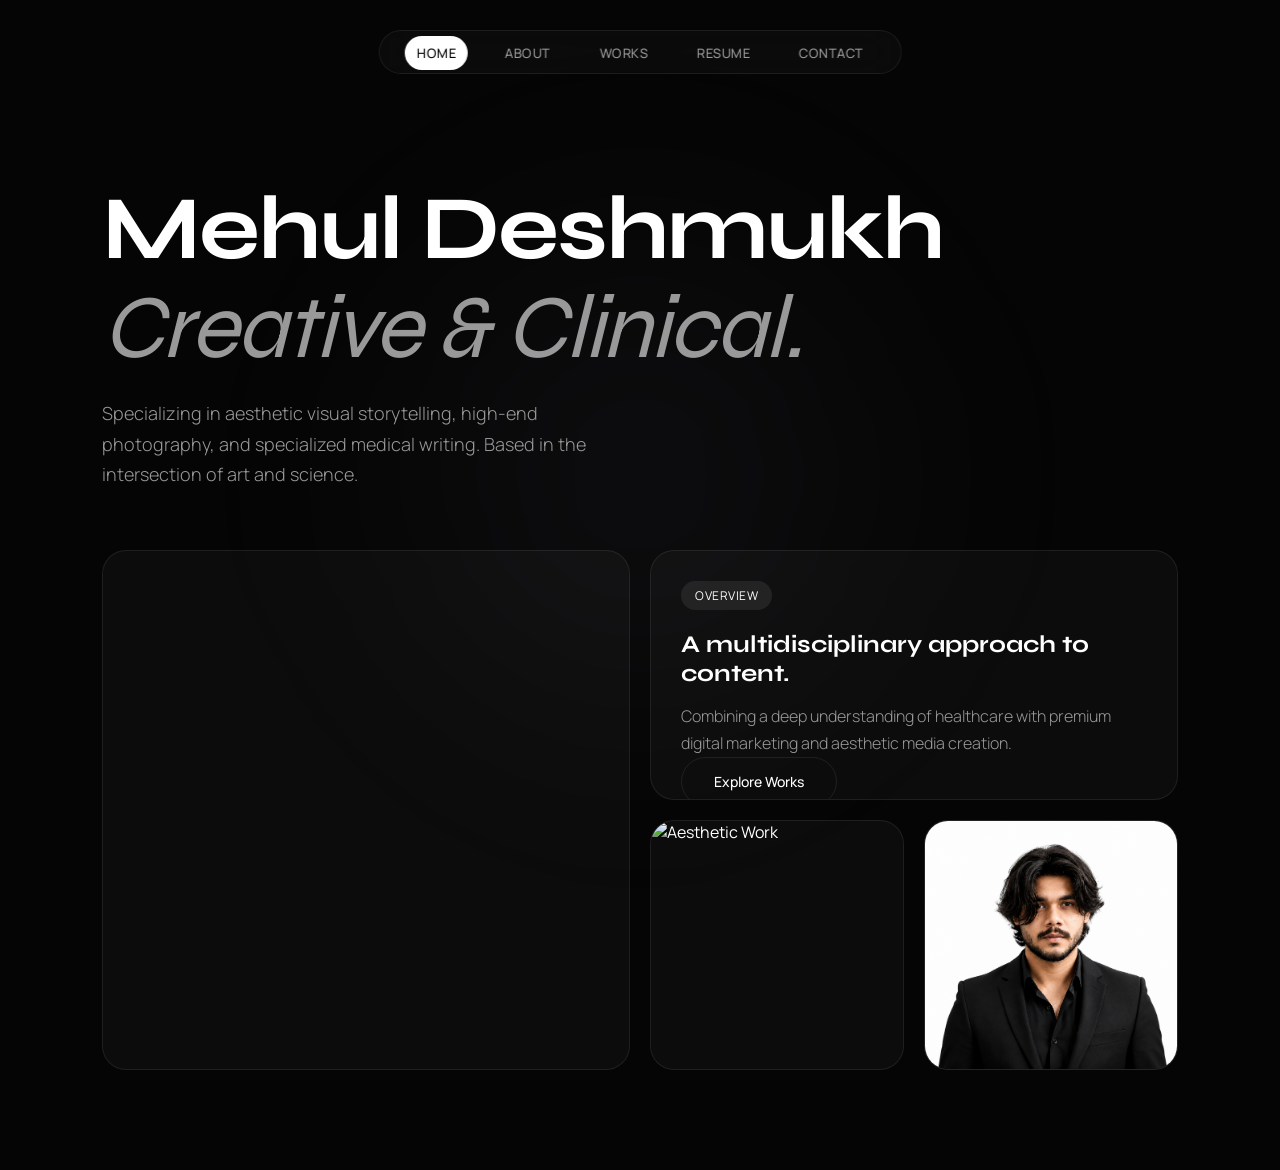
==== index.html @ 41309aa5 "Update index.html" ====
<!DOCTYPE html>
<html lang="en">
<head>
    <meta charset="UTF-8">
    <meta name="viewport" content="width=device-width, initial-scale=1.0">
    <title>Mehul Deshmukh | Aesthetic Portfolio</title>
    <!-- Premium Fonts: Syne for Display, Manrope for Body -->
    <style>
        @import url('https://fonts.googleapis.com/css2?family=Manrope:wght@300;400;500&family=Syne:wght@400;600;700;800&display=swap');

        :root {
            --bg-color: #050505;
            --surface-color: rgba(255, 255, 255, 0.03);
            --surface-border: rgba(255, 255, 255, 0.08);
            --text-primary: #ffffff;
            --text-secondary: #999999;
            --accent: #d4c4f5; /* Subtle aesthetic lavender/silver */
        }

        * {
            margin: 0;
            padding: 0;
            box-sizing: border-box;
            -webkit-font-smoothing: antialiased;
        }

        body {
            background-color: var(--bg-color);
            color: var(--text-primary);
            font-family: 'Manrope', sans-serif;
            overflow-x: hidden;
            min-height: 100vh;
        }

        /* Ambient Premium Glow Background */
        .ambient-glow {
            position: fixed;
            top: 10%;
            left: 50%;
            transform: translateX(-50%);
            width: 60vw;
            height: 60vw;
            background: radial-gradient(circle, rgba(212, 196, 245, 0.05) 0%, rgba(5, 5, 5, 0) 70%);
            filter: blur(80px);
            z-index: -1;
            animation: breathe 10s ease-in-out infinite alternate;
            pointer-events: none;
        }

        @keyframes breathe {
            0% { transform: translateX(-50%) scale(1); opacity: 0.8; }
            100% { transform: translateX(-50%) scale(1.1); opacity: 1; }
        }

        /* Floating Pill Navigation */
        header {
            position: fixed;
            top: 30px;
            left: 50%;
            transform: translateX(-50%);
            background: rgba(20, 20, 20, 0.4);
            backdrop-filter: blur(20px);
            -webkit-backdrop-filter: blur(20px);
            border: 1px solid var(--surface-border);
            border-radius: 100px;
            padding: 10px 25px;
            z-index: 1000;
            display: flex;
            align-items: center;
            justify-content: center;
        }

        nav ul {
            display: flex;
            list-style: none;
            gap: 25px;
        }

        nav ul li a {
            color: var(--text-secondary);
            text-decoration: none;
            font-size: 13px;
            font-weight: 500;
            letter-spacing: 0.5px;
            text-transform: uppercase;
            cursor: pointer;
            transition: all 0.4s ease;
            padding: 8px 12px;
            border-radius: 100px;
        }

        nav ul li a:hover, nav ul li a.active-link {
            color: var(--bg-color);
            background-color: var(--text-primary);
        }

        /* Section Layout & Animations */
        section {
            display: none;
            padding: 180px 8% 100px;
            min-height: 100vh;
            animation: fadeUp 0.8s cubic-bezier(0.16, 1, 0.3, 1) forwards;
            opacity: 0;
            transform: translateY(20px);
        }
        section.active-section {
            display: block;
        }

        @keyframes fadeUp {
            to { opacity: 1; transform: translateY(0); }
        }

        /* Typography */
        h1, h2, h3 {
            font-family: 'Syne', sans-serif;
            font-weight: 700;
        }

        .heading-huge {
            font-size: clamp(40px, 8vw, 90px);
            line-height: 1.1;
            letter-spacing: -2px;
            margin-bottom: 20px;
        }
        
        .heading-italic {
            font-style: italic;
            font-weight: 400;
            color: var(--text-secondary);
        }

        .section-title {
            font-size: clamp(30px, 5vw, 50px);
            letter-spacing: -1px;
            margin-bottom: 50px;
        }

        p {
            font-size: 16px;
            line-height: 1.7;
            color: var(--text-secondary);
            font-weight: 300;
        }

        /* Bento Box Grid (GenZ Aesthetic Layout) */
        .bento-grid {
            display: grid;
            grid-template-columns: repeat(4, 1fr);
            grid-template-rows: repeat(2, 250px);
            gap: 20px;
            margin-top: 60px;
        }

        .bento-item {
            background: var(--surface-color);
            border: 1px solid var(--surface-border);
            border-radius: 24px;
            overflow: hidden;
            position: relative;
            backdrop-filter: blur(10px);
        }

        .bento-item img, .bento-item video {
            width: 100%;
            height: 100%;
            object-fit: cover;
            transition: transform 0.6s cubic-bezier(0.16, 1, 0.3, 1);
        }

        .bento-item:hover img, .bento-item:hover video {
            transform: scale(1.05);
        }

        .bento-text {
            padding: 30px;
            display: flex;
            flex-direction: column;
            justify-content: space-between;
            height: 100%;
        }

        /* Specific Bento Placements */
        .item-video { grid-column: span 2; grid-row: span 2; }
        .item-text { grid-column: span 2; }
        .item-photo1 { grid-column: span 1; }
        .item-profile { grid-column: span 1; background: #111; }

        /* Premium Buttons */
        .btn-pill {
            display: inline-flex;
            align-items: center;
            justify-content: center;
            padding: 14px 32px;
            background-color: var(--text-primary);
            color: var(--bg-color);
            font-family: 'Manrope', sans-serif;
            font-weight: 500;
            font-size: 14px;
            text-decoration: none;
            border-radius: 100px;
            transition: transform 0.3s ease, opacity 0.3s ease;
            cursor: pointer;
            margin-top: 20px;
        }

        .btn-pill:hover {
            transform: scale(0.97);
            opacity: 0.9;
        }

        .btn-outline {
            background-color: transparent;
            color: var(--text-primary);
            border: 1px solid var(--surface-border);
        }

        .btn-outline:hover {
            background-color: var(--surface-color);
        }

        /* Cards for About & Works */
        .aesthetic-card {
            background: var(--surface-color);
            border: 1px solid var(--surface-border);
            border-radius: 24px;
            padding: 40px;
            transition: background 0.4s ease;
            display: flex;
            flex-direction: column;
            justify-content: space-between;
        }

        .aesthetic-card:hover {
            background: rgba(255, 255, 255, 0.05);
        }

        .works-grid {
            display: grid;
            grid-template-columns: repeat(auto-fit, minmax(320px, 1fr));
            gap: 24px;
        }

        .tag {
            display: inline-block;
            padding: 6px 14px;
            background: var(--surface-border);
            border-radius: 100px;
            font-size: 12px;
            color: var(--text-primary);
            margin-bottom: 20px;
            text-transform: uppercase;
            letter-spacing: 0.5px;
            width: fit-content;
        }

        /* Attractive Contact Grid */
        .contact-grid {
            display: grid;
            grid-template-columns: repeat(auto-fit, minmax(300px, 1fr));
            gap: 20px;
        }
        
        .contact-block {
            background: var(--surface-color);
            border: 1px solid var(--surface-border);
            border-radius: 24px;
            padding: 50px 40px;
            text-decoration: none;
            transition: all 0.4s ease;
            display: flex;
            flex-direction: column;
            justify-content: center;
        }

        .contact-block:hover {
            background: var(--text-primary);
            transform: translateY(-5px);
        }

        .contact-block:hover .contact-huge, .contact-block:hover .contact-sub {
            color: var(--bg-color);
        }
        
        .contact-block:hover .tag {
            background: var(--bg-color);
            color: var(--text-primary);
            border: none;
        }

        .contact-huge {
            font-size: clamp(30px, 4vw, 45px);
            color: var(--text-primary);
            line-height: 1.2;
            transition: color 0.4s ease;
        }

        .contact-sub {
            font-size: 16px;
            color: var(--text-secondary);
            margin-top: 15px;
            font-family: 'Manrope', sans-serif;
            font-weight: 400;
            transition: color 0.4s ease;
        }

        /* Responsive Design */
        @media (max-width: 900px) {
            header { width: 90%; padding: 15px; border-radius: 20px; }
            nav ul { gap: 15px; flex-wrap: wrap; justify-content: center; }
            .bento-grid { display: flex; flex-direction: column; }
            .item-video, .item-text, .item-photo1, .item-profile { height: 300px; }
            .item-text { height: auto; }
        }
    </style>
</head>
<body>

    <div class="ambient-glow"></div>

    <header>
        <nav>
            <ul>
                <li><a onclick="navigates('home')" class="nav-btn active-link">Home</a></li>
                <li><a onclick="navigates('about')" class="nav-btn">About</a></li>
                <li><a onclick="navigates('works')" class="nav-btn">Works</a></li>
                <li><a onclick="navigates('resume')" class="nav-btn">Resume</a></li>
                <li><a onclick="navigates('contact')" class="nav-btn">Contact</a></li>
            </ul>
        </nav>
    </header>

    <main>
        <!-- HOME SECTION -->
        <section id="home" class="active-section">
            <h1 class="heading-huge">Mehul Deshmukh<br><span class="heading-italic">Creative & Clinical.</span></h1>
            <p style="max-width: 500px; font-size: 18px;">Specializing in aesthetic visual storytelling, high-end photography, and specialized medical writing. Based in the intersection of art and science.</p>
            
            <div class="bento-grid">
                <!-- Large Video Bento Box -->
                <div class="bento-item item-video">
                    <video src="reel.mp4" autoplay loop muted playsinline></video>
                </div>
                
                <!-- Text Bento Box -->
                <div class="bento-item item-text bento-text">
                    <div>
                        <div class="tag">Overview</div>
                        <h3 style="font-size: 24px; margin-bottom: 15px; color: var(--text-primary);">A multidisciplinary approach to content.</h3>
                        <p>Combining a deep understanding of healthcare with premium digital marketing and aesthetic media creation.</p>
                    </div>
                    <a onclick="navigates('works')" class="btn-pill btn-outline" style="width: fit-content; margin-top: 0;">Explore Works</a>
                </div>

                <!-- Photo 1 Bento Box (Cinematic Shot) -->
                <div class="bento-item item-photo1">
                    <img src="photo1.jpg" alt="Aesthetic Work">
                </div>

                <!-- Profile Picture Bento Box (Your Headshot) -->
                <div class="bento-item item-profile">
                    <!-- Loading profile.png.PNG directly from your GitHub -->
                    <img src="profile.png.PNG" alt="Mehul Deshmukh" style="object-position: center top;">
                </div>
            </div>
        </section>

        <!-- ABOUT SECTION -->
        <section id="about">
            <h2 class="section-title">Who I Am.</h2>
            <div class="aesthetic-card" style="max-width: 800px; padding: 60px;">
                <div class="tag">Brief Bio</div>
                <h3 style="font-size: 32px; margin-bottom: 25px; line-height: 1.3;">I am a versatile creator bridging the gap between clinical science and visual aesthetics.</h3>
                <p style="font-size: 18px; margin-bottom: 20px;">Currently pursuing my Bachelor of Physiotherapy (BPT) at Jain University, I leverage my strong healthcare foundation to write authoritative, specialized medical content that resonates with modern audiences.</p>
                <p style="font-size: 18px;">Beyond the clinic, I am a passionate cinematic photographer and digital marketer. From high-energy event coverage to AI-assisted brand aesthetics, I engineer media that commands attention and connects with online communities.</p>
            </div>
        </section>

        <!-- WORKS SECTION -->
        <section id="works">
            <h2 class="section-title">Selected Works.</h2>
            <div class="works-grid">
                
                <!-- Medical Article -->
                <div class="aesthetic-card">
                    <div>
                        <div class="tag">Medical Writing</div>
                        <h3 style="font-size: 24px; margin-bottom: 15px;">Healthcare Comm.</h3>
                        <p>Insights exploring the intersection of modern healthcare knowledge and digital strategy.</p>
                    </div>
                    <a href="Healthcare_Article.pdf" target="_blank" class="btn-pill btn-outline">Read Article</a>
                </div>

                <!-- Plastics Part 1 -->
                <div class="aesthetic-card">
                    <div>
                        <div class="tag">Sustainability / 01</div>
                        <h3 style="font-size: 24px; margin-bottom: 15px;">Plastics For Change</h3>
                        <p>Part one: Analyzing environmental impact and sustainability content matrices.</p>
                    </div>
                    <a href="Plastics_Article_1.pdf" target="_blank" class="btn-pill btn-outline">Read Part 1</a>
                </div>

                <!-- Plastics Part 2 -->
                <div class="aesthetic-card">
                    <div>
                        <div class="tag">Sustainability / 02</div>
                        <h3 style="font-size: 24px; margin-bottom: 15px;">Plastics For Change</h3>
                        <p>Part two: Further exploration into sustainable practices and brand aesthetics.</p>
                    </div>
                    <a href="Plastics_Article_2.pdf" target="_blank" class="btn-pill btn-outline">Read Part 2</a>
                </div>

                <!-- Visual Media Drive (Future-Proofed) -->
                <div class="aesthetic-card">
                    <div>
                        <div class="tag">Visual Portfolio</div>
                        <h3 style="font-size: 24px; margin-bottom: 15px;">Cinematic Archive</h3>
                        <p>An ever-growing Google Drive portfolio featuring event photography, video edits, and my latest sample works.</p>
                    </div>
                    <a href="https://drive.google.com/drive/folders/13ro8TUWFXnzUNNAsq1b7PyzdWH94VuHg" target="_blank" class="btn-pill btn-outline">Open Drive</a>
                </div>

            </div>
        </section>

        <!-- RESUME SECTION -->
        <section id="resume">
            <div class="aesthetic-card" style="text-align: center; max-width: 800px; margin: 0 auto; padding: 80px 40px;">
                <h2 class="section-title" style="margin-bottom: 20px;">Professional Profile.</h2>
                <p style="margin-bottom: 40px; font-size: 18px; max-width: 500px; margin-left: auto; margin-right: auto;">Access my complete academic background, technical proficiencies, and creative experience.</p>
                <a href="Mehul_Deshmukh_Resume.docx" download class="btn-pill">Download Curriculum Vitae</a>
            </div>
        </section>

        <!-- CONTACT SECTION (UPGRADED) -->
        <section id="contact">
            <h2 class="section-title">Let's Connect.</h2>
            <div class="contact-grid">
                
                <!-- Email Block -->
                <a href="mailto:mehuldeshmukh106@gmail.com" class="contact-block">
                    <div class="tag">Start a Project</div>
                    <h3 class="contact-huge">Email<br>Mehul</h3>
                    <p class="contact-sub">mehuldeshmukh106@gmail.com</p>
                </a>

                <!-- Phone Block -->
                <a href="tel:+918109007299" class="contact-block">
                    <div class="tag">Direct Line</div>
                    <h3 class="contact-huge">Call<br>Mehul</h3>
                    <p class="contact-sub">+91 8109007299</p>
                </a>

                <!-- LinkedIn Block -->
                <a href="https://www.linkedin.com/in/mehul-deshmukh-663390201" target="_blank" class="contact-block" style="grid-column: 1 / -1; align-items: center; text-align: center;">
                    <div class="tag">Professional Network</div>
                    <h3 class="contact-huge" style="margin-bottom: 10px;">Connect on<br>LinkedIn</h3>
                    <p class="contact-sub">View my professional history and endorsements.</p>
                </a>

            </div>
        </section>
    </main>

    <script>
        function navigates(sectionId) {
            // Hide all sections, remove animations
            const sections = document.querySelectorAll('section');
            sections.forEach(sec => {
                sec.classList.remove('active-section');
                sec.style.animation = 'none'; // reset animation
            });
            
            // Force reflow to restart animation
            void document.body.offsetWidth;
            
            // Show target section and apply fade-up
            const target = document.getElementById(sectionId);
            target.classList.add('active-section');
            target.style.animation = 'fadeUp 0.8s cubic-bezier(0.16, 1, 0.3, 1) forwards';
            
            // Update Navigation Pill
            const navLinks = document.querySelectorAll('.nav-btn');
            navLinks.forEach(link => link.classList.remove('active-link'));
            event.target.classList.add('active-link');
            
            // Scroll to top
            window.scrollTo({ top: 0, behavior: 'smooth' });
        }
    </script>
</body>
</html>
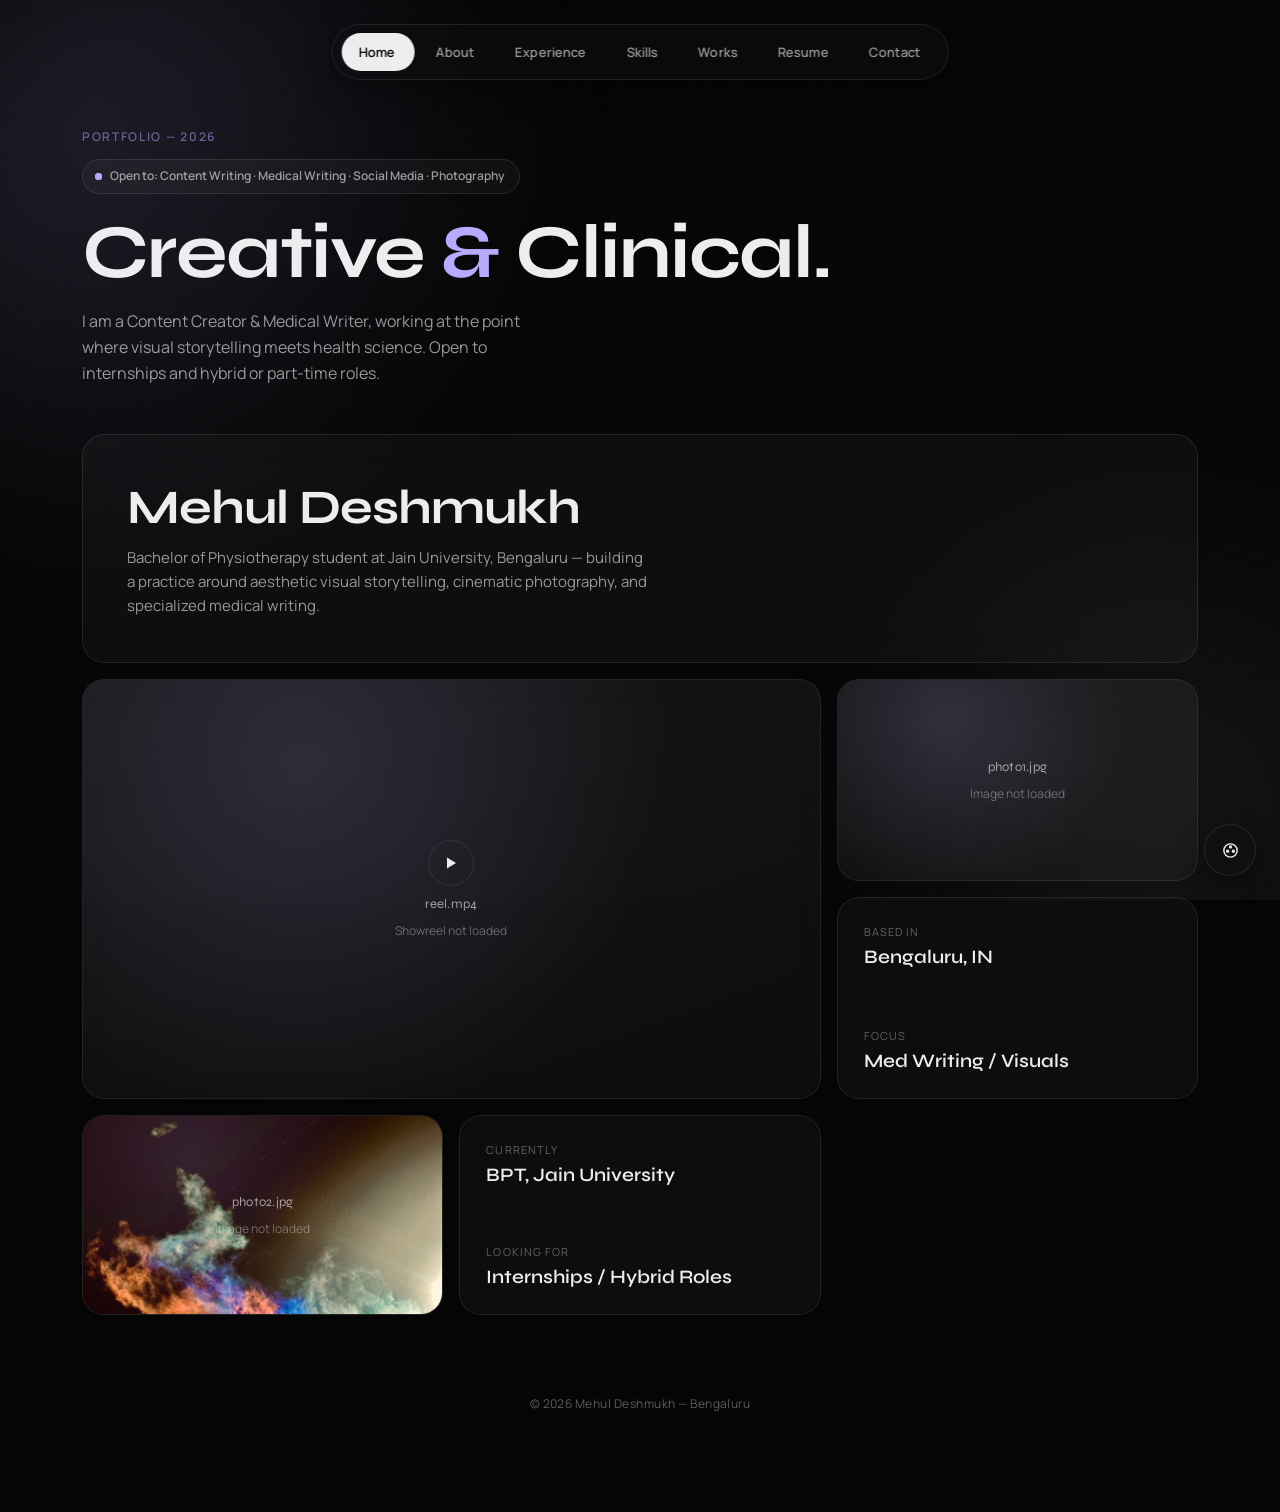
==== commit 1f69781d: "Update index.html" ====
--- a/index.html
+++ b/index.html
@@ -1,493 +1,1010 @@
 <!DOCTYPE html>
 <html lang="en">
 <head>
-    <meta charset="UTF-8">
-    <meta name="viewport" content="width=device-width, initial-scale=1.0">
-    <title>Mehul Deshmukh | Aesthetic Portfolio</title>
-    <!-- Premium Fonts: Syne for Display, Manrope for Body -->
-    <style>
-        @import url('https://fonts.googleapis.com/css2?family=Manrope:wght@300;400;500&family=Syne:wght@400;600;700;800&display=swap');
-
-        :root {
-            --bg-color: #050505;
-            --surface-color: rgba(255, 255, 255, 0.03);
-            --surface-border: rgba(255, 255, 255, 0.08);
-            --text-primary: #ffffff;
-            --text-secondary: #999999;
-            --accent: #d4c4f5; /* Subtle aesthetic lavender/silver */
-        }
-
-        * {
-            margin: 0;
-            padding: 0;
-            box-sizing: border-box;
-            -webkit-font-smoothing: antialiased;
-        }
-
-        body {
-            background-color: var(--bg-color);
-            color: var(--text-primary);
-            font-family: 'Manrope', sans-serif;
-            overflow-x: hidden;
-            min-height: 100vh;
-        }
-
-        /* Ambient Premium Glow Background */
-        .ambient-glow {
-            position: fixed;
-            top: 10%;
-            left: 50%;
-            transform: translateX(-50%);
-            width: 60vw;
-            height: 60vw;
-            background: radial-gradient(circle, rgba(212, 196, 245, 0.05) 0%, rgba(5, 5, 5, 0) 70%);
-            filter: blur(80px);
-            z-index: -1;
-            animation: breathe 10s ease-in-out infinite alternate;
-            pointer-events: none;
-        }
-
-        @keyframes breathe {
-            0% { transform: translateX(-50%) scale(1); opacity: 0.8; }
-            100% { transform: translateX(-50%) scale(1.1); opacity: 1; }
-        }
-
-        /* Floating Pill Navigation */
-        header {
-            position: fixed;
-            top: 30px;
-            left: 50%;
-            transform: translateX(-50%);
-            background: rgba(20, 20, 20, 0.4);
-            backdrop-filter: blur(20px);
-            -webkit-backdrop-filter: blur(20px);
-            border: 1px solid var(--surface-border);
-            border-radius: 100px;
-            padding: 10px 25px;
-            z-index: 1000;
-            display: flex;
-            align-items: center;
-            justify-content: center;
-        }
-
-        nav ul {
-            display: flex;
-            list-style: none;
-            gap: 25px;
-        }
-
-        nav ul li a {
-            color: var(--text-secondary);
-            text-decoration: none;
-            font-size: 13px;
-            font-weight: 500;
-            letter-spacing: 0.5px;
-            text-transform: uppercase;
-            cursor: pointer;
-            transition: all 0.4s ease;
-            padding: 8px 12px;
-            border-radius: 100px;
-        }
-
-        nav ul li a:hover, nav ul li a.active-link {
-            color: var(--bg-color);
-            background-color: var(--text-primary);
-        }
-
-        /* Section Layout & Animations */
-        section {
-            display: none;
-            padding: 180px 8% 100px;
-            min-height: 100vh;
-            animation: fadeUp 0.8s cubic-bezier(0.16, 1, 0.3, 1) forwards;
-            opacity: 0;
-            transform: translateY(20px);
-        }
-        section.active-section {
-            display: block;
-        }
-
-        @keyframes fadeUp {
-            to { opacity: 1; transform: translateY(0); }
-        }
-
-        /* Typography */
-        h1, h2, h3 {
-            font-family: 'Syne', sans-serif;
-            font-weight: 700;
-        }
-
-        .heading-huge {
-            font-size: clamp(40px, 8vw, 90px);
-            line-height: 1.1;
-            letter-spacing: -2px;
-            margin-bottom: 20px;
-        }
-        
-        .heading-italic {
-            font-style: italic;
-            font-weight: 400;
-            color: var(--text-secondary);
-        }
-
-        .section-title {
-            font-size: clamp(30px, 5vw, 50px);
-            letter-spacing: -1px;
-            margin-bottom: 50px;
-        }
-
-        p {
-            font-size: 16px;
-            line-height: 1.7;
-            color: var(--text-secondary);
-            font-weight: 300;
-        }
-
-        /* Bento Box Grid (GenZ Aesthetic Layout) */
-        .bento-grid {
-            display: grid;
-            grid-template-columns: repeat(4, 1fr);
-            grid-template-rows: repeat(2, 250px);
-            gap: 20px;
-            margin-top: 60px;
-        }
-
-        .bento-item {
-            background: var(--surface-color);
-            border: 1px solid var(--surface-border);
-            border-radius: 24px;
-            overflow: hidden;
-            position: relative;
-            backdrop-filter: blur(10px);
-        }
-
-        .bento-item img, .bento-item video {
-            width: 100%;
-            height: 100%;
-            object-fit: cover;
-            transition: transform 0.6s cubic-bezier(0.16, 1, 0.3, 1);
-        }
-
-        .bento-item:hover img, .bento-item:hover video {
-            transform: scale(1.05);
-        }
-
-        .bento-text {
-            padding: 30px;
-            display: flex;
-            flex-direction: column;
-            justify-content: space-between;
-            height: 100%;
-        }
-
-        /* Specific Bento Placements */
-        .item-video { grid-column: span 2; grid-row: span 2; }
-        .item-text { grid-column: span 2; }
-        .item-photo1 { grid-column: span 1; }
-        .item-profile { grid-column: span 1; background: #111; }
-
-        /* Premium Buttons */
-        .btn-pill {
-            display: inline-flex;
-            align-items: center;
-            justify-content: center;
-            padding: 14px 32px;
-            background-color: var(--text-primary);
-            color: var(--bg-color);
-            font-family: 'Manrope', sans-serif;
-            font-weight: 500;
-            font-size: 14px;
-            text-decoration: none;
-            border-radius: 100px;
-            transition: transform 0.3s ease, opacity 0.3s ease;
-            cursor: pointer;
-            margin-top: 20px;
-        }
-
-        .btn-pill:hover {
-            transform: scale(0.97);
-            opacity: 0.9;
-        }
-
-        .btn-outline {
-            background-color: transparent;
-            color: var(--text-primary);
-            border: 1px solid var(--surface-border);
-        }
-
-        .btn-outline:hover {
-            background-color: var(--surface-color);
-        }
-
-        /* Cards for About & Works */
-        .aesthetic-card {
-            background: var(--surface-color);
-            border: 1px solid var(--surface-border);
-            border-radius: 24px;
-            padding: 40px;
-            transition: background 0.4s ease;
-            display: flex;
-            flex-direction: column;
-            justify-content: space-between;
-        }
-
-        .aesthetic-card:hover {
-            background: rgba(255, 255, 255, 0.05);
-        }
-
-        .works-grid {
-            display: grid;
-            grid-template-columns: repeat(auto-fit, minmax(320px, 1fr));
-            gap: 24px;
-        }
-
-        .tag {
-            display: inline-block;
-            padding: 6px 14px;
-            background: var(--surface-border);
-            border-radius: 100px;
-            font-size: 12px;
-            color: var(--text-primary);
-            margin-bottom: 20px;
-            text-transform: uppercase;
-            letter-spacing: 0.5px;
-            width: fit-content;
-        }
-
-        /* Attractive Contact Grid */
-        .contact-grid {
-            display: grid;
-            grid-template-columns: repeat(auto-fit, minmax(300px, 1fr));
-            gap: 20px;
-        }
-        
-        .contact-block {
-            background: var(--surface-color);
-            border: 1px solid var(--surface-border);
-            border-radius: 24px;
-            padding: 50px 40px;
-            text-decoration: none;
-            transition: all 0.4s ease;
-            display: flex;
-            flex-direction: column;
-            justify-content: center;
-        }
-
-        .contact-block:hover {
-            background: var(--text-primary);
-            transform: translateY(-5px);
-        }
-
-        .contact-block:hover .contact-huge, .contact-block:hover .contact-sub {
-            color: var(--bg-color);
-        }
-        
-        .contact-block:hover .tag {
-            background: var(--bg-color);
-            color: var(--text-primary);
-            border: none;
-        }
-
-        .contact-huge {
-            font-size: clamp(30px, 4vw, 45px);
-            color: var(--text-primary);
-            line-height: 1.2;
-            transition: color 0.4s ease;
-        }
-
-        .contact-sub {
-            font-size: 16px;
-            color: var(--text-secondary);
-            margin-top: 15px;
-            font-family: 'Manrope', sans-serif;
-            font-weight: 400;
-            transition: color 0.4s ease;
-        }
-
-        /* Responsive Design */
-        @media (max-width: 900px) {
-            header { width: 90%; padding: 15px; border-radius: 20px; }
-            nav ul { gap: 15px; flex-wrap: wrap; justify-content: center; }
-            .bento-grid { display: flex; flex-direction: column; }
-            .item-video, .item-text, .item-photo1, .item-profile { height: 300px; }
-            .item-text { height: auto; }
-        }
-    </style>
+<meta charset="UTF-8">
+<meta name="viewport" content="width=device-width, initial-scale=1.0, viewport-fit=cover">
+<meta name="theme-color" content="#050505" id="themeColorMeta">
+<meta name="apple-mobile-web-app-capable" content="yes">
+<meta name="mobile-web-app-capable" content="yes">
+<meta name="apple-mobile-web-app-status-bar-style" content="black-translucent">
+<meta name="format-detection" content="telephone=no">
+<title>Mehul Deshmukh — Content Writer, Medical Writer & Social Media Manager | Bengaluru</title>
+<meta name="description" content="Mehul Deshmukh — Content Writing, Medical Writing, Social Media Management & Photography. BPT student based in Bengaluru, open to internships and hybrid roles.">
+<meta name="robots" content="index, follow">
+<link rel="canonical" href="https://mehuldeshmukh.com/">
+
+<!-- Open Graph -->
+<meta property="og:type" content="profile">
+<meta property="og:title" content="Mehul Deshmukh — Content Writer, Medical Writer & Social Media Manager">
+<meta property="og:description" content="Creative & Clinical. Content writing, medical writing, social media management, and photography — from a physiotherapy student in Bengaluru. Open to internships and hybrid roles.">
+<meta property="og:image" content="headshot.jpg">
+<meta property="og:url" content="https://mehuldeshmukh.com/">
+<meta property="og:site_name" content="Mehul Deshmukh">
+
+<!-- Twitter Card -->
+<meta name="twitter:card" content="summary_large_image">
+<meta name="twitter:title" content="Mehul Deshmukh — Content Writer, Medical Writer & Social Media Manager">
+<meta name="twitter:description" content="Content writing, medical writing, social media management, and photography — from a physiotherapy student in Bengaluru.">
+<meta name="twitter:image" content="headshot.jpg">
+
+<!-- Favicon (inline, no external file needed) -->
+<link rel="icon" href="data:image/svg+xml,%3Csvg xmlns='http://www.w3.org/2000/svg' viewBox='0 0 32 32'%3E%3Crect width='32' height='32' rx='8' fill='%23050505'/%3E%3Ctext x='16' y='22' font-family='Georgia,serif' font-size='16' font-weight='700' fill='%23b9aaff' text-anchor='middle'%3EMD%3C/text%3E%3C/svg%3E">
+
+<script type="application/ld+json">
+{
+  "@context": "https://schema.org",
+  "@type": "Person",
+  "name": "Mehul Deshmukh",
+  "jobTitle": "Content Writer, Medical Writer & Social Media Manager",
+  "description": "BPT student specializing in content writing, medical writing, social media management, and photography.",
+  "knowsAbout": ["Content Writing", "Medical Writing", "Social Media Management", "Photography"],
+  "url": "https://mehuldeshmukh.com/",
+  "email": "mailto:mehuldeshmukh106@gmail.com",
+  "telephone": "+91-8109007299",
+  "address": { "@type": "PostalAddress", "addressLocality": "Bengaluru", "addressCountry": "IN" },
+  "sameAs": ["https://www.linkedin.com/in/mehul-deshmukh-663390201"]
+}
+</script>
+
+<link rel="preconnect" href="https://fonts.googleapis.com">
+<link rel="preconnect" href="https://fonts.gstatic.com" crossorigin>
+<link href="https://fonts.googleapis.com/css2?family=Syne:wght@500;600;700;800&family=Manrope:wght@300;400;500;600;700&family=Space+Grotesk:wght@500;600;700&family=Inter:wght@300;400;500;600;700&display=swap" rel="stylesheet">
+<style>
+  :root{
+    --bg: #050505;
+    --glow-b: rgba(200, 200, 210, 0.10);
+    --ink: #ededf0;
+    --ink-dim: rgba(237, 237, 240, 0.62);
+    --ink-faint: rgba(237, 237, 240, 0.38);
+    --line: rgba(255, 255, 255, 0.09);
+    --glass: rgba(255, 255, 255, 0.035);
+    --glass-hover: rgba(255, 255, 255, 0.06);
+    --accent: #b9aaff;
+    --accent-dim: rgba(185, 170, 255, 0.5);
+    --accent-glow: rgba(185, 170, 255, 0.16);
+    --ease: cubic-bezier(0.16, 1, 0.3, 1);
+    --f-display: 'Syne', sans-serif;
+    --f-body: 'Manrope', sans-serif;
+  }
+
+  *{ margin:0; padding:0; box-sizing:border-box; }
+  html{ scroll-behavior:smooth; -webkit-text-size-adjust:100%; }
+
+  body{
+    background: var(--bg);
+    color: var(--ink);
+    font-family: var(--f-body);
+    min-height:100vh;
+    overflow-x:hidden;
+    position:relative;
+    -webkit-font-smoothing:antialiased;
+    transition: background 0.6s var(--ease);
+  }
+
+  ::selection{ background: var(--accent-dim); color:#050505; }
+  a{ color:inherit; text-decoration:none; }
+  h1,h2,h3,h4{ font-family: var(--f-display); letter-spacing:-0.02em; }
+  button{ font-family: var(--f-body); }
+  img{ -webkit-user-drag:none; user-select:none; }
+
+  /* ---------- Ambient background ---------- */
+  .ambient{ position:fixed; inset:0; z-index:0; pointer-events:none; overflow:hidden; }
+  .orb{ position:absolute; border-radius:50%; filter: blur(90px); will-change: transform; transition: background 0.6s var(--ease); }
+  .orb-1{
+    width:52vw; height:52vw; top:-10%; left:-10%;
+    background: radial-gradient(circle at 30% 30%, var(--accent-glow), transparent 70%);
+    animation: drift1 34s ease-in-out infinite;
+  }
+  .orb-2{
+    width:44vw; height:44vw; bottom:-15%; right:-10%;
+    background: radial-gradient(circle at 60% 60%, var(--glow-b), transparent 70%);
+    animation: drift2 40s ease-in-out infinite;
+  }
+  .grain{
+    position:fixed; inset:0; z-index:1; pointer-events:none; opacity:0.025;
+    background-image:url("data:image/svg+xml,%3Csvg xmlns='http://www.w3.org/2000/svg' width='120' height='120'%3E%3Cfilter id='n'%3E%3CfeTurbulence type='fractalNoise' baseFrequency='0.9' numOctaves='2' stitchTiles='stitch'/%3E%3C/filter%3E%3Crect width='100%25' height='100%25' filter='url(%23n)'/%3E%3C/svg%3E");
+  }
+  @keyframes drift1{ 0%,100%{ transform: translate(0,0) scale(1); } 33%{ transform: translate(6vw, 8vh) scale(1.08); } 66%{ transform: translate(-4vw, 4vh) scale(0.95); } }
+  @keyframes drift2{ 0%,100%{ transform: translate(0,0) scale(1); } 50%{ transform: translate(-7vw, -6vh) scale(1.12); } }
+
+  @media (prefers-reduced-motion: reduce){
+    .orb{ animation:none; }
+    html{ scroll-behavior:auto; }
+    *{ transition-duration: 0.01ms !important; animation-duration: 0.01ms !important; }
+  }
+
+  /* ---------- Nav ---------- */
+  nav{
+    position:fixed;
+    top: calc(24px + env(safe-area-inset-top));
+    left:50%; transform:translateX(-50%);
+    z-index:100; display:flex; align-items:center; gap:4px;
+    padding:8px; border-radius:999px;
+    background: rgba(15,15,17,0.55);
+    border:1px solid var(--line);
+    backdrop-filter: blur(20px) saturate(140%);
+    -webkit-backdrop-filter: blur(20px) saturate(140%);
+    box-shadow: 0 8px 32px rgba(0,0,0,0.4);
+    max-width: 94vw;
+  }
+  nav .navlink{
+    position:relative; font-size:0.8125rem; font-weight:600; letter-spacing:0.01em;
+    color: var(--ink-dim); padding:10px 18px; border-radius:999px; cursor:pointer;
+    transition: color 0.4s var(--ease); white-space:nowrap;
+  }
+  nav .navlink.active{ color:#050505; }
+  nav .nav-pill{
+    position:absolute; top:8px; bottom:8px; border-radius:999px; background: var(--ink);
+    z-index:-1; transition: left 0.5s var(--ease), width 0.5s var(--ease), background 0.5s var(--ease);
+  }
+  nav .navlink span{ position:relative; z-index:2; }
+
+  /* ---------- Layout shell ---------- */
+  main{
+    position:relative; z-index:2; max-width:1180px; margin:0 auto;
+    padding: 128px calc(32px + env(safe-area-inset-right)) 100px calc(32px + env(safe-area-inset-left));
+    min-height:100vh;
+  }
+  .section{ display:none; }
+  .section.active{ display:block; animation: fadeSection 0.7s var(--ease); }
+  @keyframes fadeSection{ from{ opacity:0; transform: translateY(14px); } to{ opacity:1; transform: translateY(0); } }
+
+  .eyebrow{ font-size:0.75rem; font-weight:600; letter-spacing:0.14em; text-transform:uppercase; color: var(--accent-dim); margin-bottom:14px; display:block; transition: color 0.5s var(--ease); }
+
+  /* ---------- Glass card base ---------- */
+  .glass{
+    background: var(--glass); border:1px solid var(--line); border-radius:22px;
+    backdrop-filter: blur(18px) saturate(120%); -webkit-backdrop-filter: blur(18px) saturate(120%);
+    transition: background 0.5s var(--ease), border-color 0.5s var(--ease), transform 0.5s var(--ease);
+  }
+  .glass:hover{ background: var(--glass-hover); border-color: rgba(255,255,255,0.16); }
+
+  /* ---------- HOME / Bento ---------- */
+  .hero-tag{ font-size: clamp(2.375rem, 6vw, 4.75rem); font-weight:700; line-height:1.02; margin-bottom:18px; }
+  .hero-tag em{ font-style:normal; color: var(--accent); transition: color 0.5s var(--ease); }
+  .hero-sub{ font-size:1rem; color: var(--ink-dim); max-width:480px; line-height:1.6; margin-bottom:48px; }
+
+  .open-badge{
+    display:inline-flex; align-items:center; gap:8px; font-size:0.75rem; font-weight:600;
+    color: var(--ink-dim); border:1px solid var(--line); border-radius:999px; padding:8px 14px 8px 12px;
+    margin-bottom:20px; background: var(--glass); max-width:100%; flex-wrap:wrap; line-height:1.4;
+  }
+  .pulse-dot{ width:7px; height:7px; border-radius:50%; background: var(--accent); position:relative; flex-shrink:0; transition: background 0.5s var(--ease); }
+  .pulse-dot::after{
+    content:''; position:absolute; inset:0; border-radius:50%; background: var(--accent);
+    animation: pulseDot 2.2s ease-out infinite;
+  }
+  @keyframes pulseDot{ 0%{ transform:scale(1); opacity:0.7; } 100%{ transform:scale(2.6); opacity:0; } }
+
+  .bento{ display:grid; grid-template-columns: repeat(6, 1fr); gap:16px; }
+  .bento-item{ position:relative; overflow:hidden; min-height:200px; }
+  .bento-item.name-card{ grid-column: span 6; padding:44px; min-height:auto; }
+  .bento-item.video-card{ grid-column: span 4; grid-row: span 2; min-height:420px; }
+  .bento-item.photo-card{ grid-column: span 2; min-height:200px; }
+  .bento-item.info-card{ grid-column: span 2; padding:26px; display:flex; flex-direction:column; justify-content:space-between; }
+
+  .media-fill{ position:absolute; inset:0; width:100%; height:100%; object-fit:cover; display:block; }
+  .media-placeholder{
+    position:absolute; inset:0; display:flex; flex-direction:column; align-items:center; justify-content:center; gap:10px;
+    color: var(--ink-faint); font-size:0.75rem; text-align:center; padding:20px;
+    background: radial-gradient(circle at 30% 20%, var(--accent-glow), transparent 60%), linear-gradient(160deg, rgba(255,255,255,0.03), rgba(255,255,255,0));
+  }
+  .media-placeholder .fname{ font-family: var(--f-display); font-size:0.8125rem; color: var(--ink-dim); letter-spacing:0.02em; }
+  .play-icon{ width:46px; height:46px; border-radius:50%; border:1px solid var(--line); display:flex; align-items:center; justify-content:center; }
+
+  .info-card .label{ font-size:0.6875rem; letter-spacing:0.1em; text-transform:uppercase; color: var(--ink-faint); margin-bottom:6px; }
+  .info-card .value{ font-family: var(--f-display); font-size:1.1875rem; font-weight:600; }
+
+  .name-card h1{ font-size: clamp(1.875rem, 4.4vw, 3rem); font-weight:700; }
+  .name-card p{ color: var(--ink-dim); margin-top:10px; font-size:0.9375rem; max-width:520px; line-height:1.6; }
+
+  /* ---------- About ---------- */
+  .about-head{ display:flex; align-items:center; gap:28px; margin-bottom:44px; }
+  .headshot{
+    position:relative; flex-shrink:0; width:112px; height:112px; border-radius:20px; overflow:hidden;
+  }
+  .headshot img{ width:100%; height:100%; object-fit:cover; display:block; }
+  .headshot .media-placeholder{ border-radius:20px; padding:8px; }
+  .headshot .media-placeholder .fname{ font-size:0.625rem; }
+  .headshot .media-placeholder span:last-child{ display:none; }
+
+  .about-grid{ display:grid; grid-template-columns: 1fr 1fr; gap:20px; }
+  .about-card{ padding:38px; }
+  .about-card .idx{ font-family: var(--f-display); font-size:0.8125rem; color: var(--accent-dim); letter-spacing:0.08em; margin-bottom:20px; display:block; transition: color 0.5s var(--ease); }
+  .about-card h3{ font-size:1.625rem; margin-bottom:16px; font-weight:700; }
+  .about-card p{ color: var(--ink-dim); line-height:1.7; font-size:0.9375rem; margin-bottom:22px; }
+  .tag-row{ display:flex; flex-wrap:wrap; gap:8px; }
+  .tag{ font-size:0.75rem; padding:7px 13px; border-radius:999px; border:1px solid var(--line); color: var(--ink-dim); }
+
+  .page-head{ margin-bottom:44px; }
+  .page-head h2{ font-size: clamp(1.875rem, 4vw, 2.75rem); font-weight:700; margin-bottom:14px; }
+  .page-head p{ color: var(--ink-dim); max-width:560px; line-height:1.7; font-size:0.9375rem; }
+
+  /* ---------- Experience ---------- */
+  .exp-timeline{ position:relative; display:flex; flex-direction:column; gap:20px; }
+  .exp-item{ position:relative; display:grid; grid-template-columns: 96px 1fr; gap:24px; padding:32px; }
+  .exp-item .exp-marker{ display:flex; flex-direction:column; align-items:flex-start; gap:10px; }
+  .exp-num{ font-family: var(--f-display); font-size:0.8125rem; color: var(--accent-dim); letter-spacing:0.08em; transition: color 0.5s var(--ease); }
+  .exp-duration{ font-size:0.75rem; color: var(--ink-faint); line-height:1.5; }
+  .exp-status{
+    font-size:0.625rem; letter-spacing:0.08em; text-transform:uppercase; font-weight:700;
+    color: var(--accent); border:1px solid var(--accent-dim); border-radius:999px; padding:4px 9px;
+    width:fit-content; transition: color 0.5s var(--ease), border-color 0.5s var(--ease);
+  }
+  .exp-item h3{ font-size:1.3125rem; font-weight:700; margin-bottom:4px; }
+  .exp-org{ font-size:0.875rem; color: var(--ink-dim); margin-bottom:6px; }
+  .exp-loc{ font-size:0.75rem; color: var(--ink-faint); margin-bottom:16px; }
+  .exp-desc{ color: var(--ink-dim); line-height:1.7; font-size:0.9375rem; margin-bottom:18px; }
+
+  @media (max-width: 700px){
+    .exp-item{ grid-template-columns: 1fr; gap:14px; padding:26px; }
+    .exp-item .exp-marker{ flex-direction:row; align-items:center; }
+  }
+
+  /* ---------- Skills ---------- */
+  .skills-grid{ display:grid; grid-template-columns: repeat(3, 1fr); gap:20px; }
+  .skill-card{ padding:34px; }
+  .skill-card .skill-icon{
+    width:38px; height:38px; border-radius:11px; border:1px solid var(--line);
+    display:flex; align-items:center; justify-content:center; margin-bottom:20px;
+    color: var(--accent); transition: color 0.5s var(--ease);
+  }
+  .skill-card h3{ font-size:1.25rem; font-weight:700; margin-bottom:10px; }
+  .skill-card p{ color: var(--ink-dim); font-size:0.875rem; line-height:1.6; margin-bottom:20px; }
+
+  @media (max-width: 1024px){
+    .skills-grid{ grid-template-columns: 1fr 1fr; }
+  }
+  @media (max-width: 700px){
+    .skills-grid{ grid-template-columns: 1fr; }
+  }
+
+  /* ---------- Works ---------- */
+  .works-grid{ display:grid; grid-template-columns: repeat(auto-fit, minmax(250px, 1fr)); gap:20px; }
+  .work-card{ padding:30px; display:flex; flex-direction:column; justify-content:space-between; min-height:250px; cursor:pointer; }
+  .work-card .wk-top{ display:flex; justify-content:space-between; align-items:flex-start; }
+  .work-card .wk-num{ font-family: var(--f-display); color: var(--ink-faint); font-size:0.8125rem; }
+  .work-card .arrow{
+    width:34px; height:34px; border-radius:50%; border:1px solid var(--line);
+    display:flex; align-items:center; justify-content:center;
+    transition: transform 0.4s var(--ease), background 0.4s var(--ease);
+  }
+  .work-card:hover .arrow{ transform: rotate(45deg); background: var(--ink); color:#050505; }
+  .work-card h3{ font-size:1.3125rem; margin:20px 0 10px; font-weight:700; }
+  .work-card .wk-desc{ color: var(--ink-dim); font-size:0.875rem; line-height:1.6; }
+  .work-card .wk-type{ font-size:0.6875rem; letter-spacing:0.1em; text-transform:uppercase; color: var(--accent-dim); margin-top:18px; transition: color 0.5s var(--ease); }
+
+  /* ---------- Resume ---------- */
+  .resume-wrap{ display:flex; align-items:center; justify-content:center; min-height:56vh; }
+  .resume-card{ text-align:center; padding:64px 56px; max-width:520px; }
+  .resume-card h2{ font-size: clamp(1.75rem, 4vw, 2.5rem); margin-bottom:14px; font-weight:700; }
+  .resume-card p{ color: var(--ink-dim); margin-bottom:34px; line-height:1.7; font-size:0.9375rem; }
+
+  .btn{
+    display:inline-flex; align-items:center; gap:10px; font-weight:700; font-size:0.875rem;
+    padding:16px 30px; border-radius:999px; background: var(--ink); color:#050505; border:none; cursor:pointer;
+    transition: transform 0.35s var(--ease), background 0.35s var(--ease);
+  }
+  .btn:hover{ transform: translateY(-3px); background: var(--accent); }
+  .btn-ghost{ background:transparent; color: var(--ink); border:1px solid var(--line); }
+  .btn-ghost:hover{ background: var(--glass-hover); }
+
+  /* ---------- Contact ---------- */
+  .contact-grid{ display:grid; grid-template-columns: 1.1fr 0.9fr; gap:20px; }
+  .contact-main{ padding:48px; }
+  .contact-main h2{ font-size: clamp(1.875rem, 4.4vw, 2.875rem); font-weight:700; margin-bottom:18px; }
+  .contact-main p{ color: var(--ink-dim); line-height:1.7; font-size:0.9375rem; max-width:440px; margin-bottom:30px; }
+  .contact-list{ display:flex; flex-direction:column; gap:0; }
+  .contact-row{ display:flex; align-items:center; justify-content:space-between; padding:26px 6px; border-top:1px solid var(--line); }
+  .contact-row:last-child{ border-bottom:1px solid var(--line); }
+  .contact-row .c-label{ font-size:0.6875rem; letter-spacing:0.1em; text-transform:uppercase; color: var(--ink-faint); }
+  .contact-row .c-value{ font-family: var(--f-display); font-size:1.0625rem; font-weight:600; }
+  .contact-side{ padding:38px; display:flex; flex-direction:column; justify-content:space-between; }
+  .contact-side .li-label{ color: var(--ink-dim); font-size:0.875rem; line-height:1.6; margin-bottom:26px; }
+
+  .foot-note{ margin-top:80px; text-align:center; font-size:0.75rem; color: var(--ink-faint); letter-spacing:0.04em; }
+
+  /* ---------- Theme customizer ---------- */
+  .customize-btn{
+    position:fixed; z-index:110;
+    bottom: calc(24px + env(safe-area-inset-bottom)); right: calc(24px + env(safe-area-inset-right));
+    width:52px; height:52px; border-radius:50%;
+    background: rgba(15,15,17,0.6); border:1px solid var(--line);
+    backdrop-filter: blur(20px) saturate(140%); -webkit-backdrop-filter: blur(20px) saturate(140%);
+    display:flex; align-items:center; justify-content:center; cursor:pointer;
+    box-shadow: 0 8px 24px rgba(0,0,0,0.45);
+    transition: transform 0.4s var(--ease), background 0.4s var(--ease);
+  }
+  .customize-btn:hover{ transform: rotate(28deg) scale(1.05); }
+  .customize-btn svg{ stroke: var(--ink); }
+
+  .panel-overlay{
+    position:fixed; inset:0; z-index:109; background:rgba(0,0,0,0.35);
+    opacity:0; pointer-events:none; transition: opacity 0.4s var(--ease);
+  }
+  .panel-overlay.open{ opacity:1; pointer-events:auto; }
+
+  .customize-panel{
+    position:fixed; z-index:111;
+    bottom: calc(90px + env(safe-area-inset-bottom)); right: calc(24px + env(safe-area-inset-right));
+    width:308px; max-width:88vw; max-height:74vh; overflow-y:auto;
+    padding:24px; border-radius:24px;
+    background: rgba(12,12,14,0.78); border:1px solid var(--line);
+    backdrop-filter: blur(26px) saturate(150%); -webkit-backdrop-filter: blur(26px) saturate(150%);
+    box-shadow: 0 20px 60px rgba(0,0,0,0.55);
+    transform: translateY(16px) scale(0.97); opacity:0; pointer-events:none;
+    transition: transform 0.45s var(--ease), opacity 0.4s var(--ease);
+  }
+  .customize-panel.open{ transform: translateY(0) scale(1); opacity:1; pointer-events:auto; }
+
+  .panel-title{ display:flex; align-items:center; justify-content:space-between; margin-bottom:18px; }
+  .panel-title h4{ font-size:1rem; font-weight:700; }
+  .panel-close{ width:26px; height:26px; border-radius:50%; border:1px solid var(--line); display:flex; align-items:center; justify-content:center; cursor:pointer; color:var(--ink-dim); background:transparent; }
+
+  .panel-group{ margin-bottom:20px; }
+  .panel-label{ font-size:0.6875rem; letter-spacing:0.08em; text-transform:uppercase; color: var(--ink-faint); margin-bottom:10px; display:block; }
+
+  .swatch-row{ display:flex; align-items:center; gap:10px; flex-wrap:wrap; }
+  .swatch{
+    width:26px; height:26px; border-radius:50%; cursor:pointer; border:2px solid transparent;
+    transition: transform 0.3s var(--ease), border-color 0.3s var(--ease);
+  }
+  .swatch:hover{ transform: scale(1.12); }
+  .swatch.active{ border-color: var(--ink); }
+  .swatch-custom{
+    width:26px; height:26px; border-radius:50%; padding:0; border:1px solid var(--line);
+    cursor:pointer; background:none; overflow:hidden;
+  }
+  .swatch-custom::-webkit-color-swatch-wrapper{ padding:0; }
+  .swatch-custom::-webkit-color-swatch{ border:none; border-radius:50%; }
+
+  .bg-swatch-row{ display:flex; gap:10px; flex-wrap:wrap; }
+  .bg-swatch{
+    width:40px; height:40px; border-radius:10px; cursor:pointer; border:2px solid transparent;
+    display:flex; align-items:flex-end; justify-content:flex-end; padding:4px;
+    transition: border-color 0.3s var(--ease), transform 0.3s var(--ease);
+  }
+  .bg-swatch:hover{ transform: translateY(-2px); }
+  .bg-swatch.active{ border-color: var(--accent); }
+
+  .seg-row{ display:flex; gap:8px; }
+  .seg-btn{
+    flex:1; padding:9px 6px; text-align:center; font-size:0.75rem; font-weight:600;
+    border-radius:10px; border:1px solid var(--line); color: var(--ink-dim); background:transparent; cursor:pointer;
+    transition: background 0.3s var(--ease), color 0.3s var(--ease), border-color 0.3s var(--ease);
+  }
+  .seg-btn.active{ background: var(--ink); color:#050505; border-color: transparent; }
+
+  .panel-reset{
+    width:100%; padding:11px; border-radius:10px; border:1px solid var(--line);
+    background:transparent; color: var(--ink-dim); font-size:0.75rem; font-weight:600; cursor:pointer;
+    transition: background 0.3s var(--ease), color 0.3s var(--ease);
+  }
+  .panel-reset:hover{ background: var(--glass-hover); color: var(--ink); }
+  .panel-note{ font-size:0.6875rem; color: var(--ink-faint); line-height:1.5; margin-top:16px; }
+
+  /* ---------- Responsive ---------- */
+  @media (max-width: 1024px){
+    .bento{ grid-template-columns: repeat(4, 1fr); }
+    .bento-item.name-card{ grid-column: span 4; }
+    .bento-item.video-card{ grid-column: span 4; grid-row: span 1; min-height:340px; }
+    .bento-item.photo-card{ grid-column: span 2; }
+    .bento-item.info-card{ grid-column: span 2; }
+  }
+
+  @media (max-width: 700px){
+    nav{ top: calc(16px + env(safe-area-inset-top)); padding:6px; overflow-x:auto; }
+    nav .navlink{ padding:9px 13px; font-size:0.75rem; }
+    main{ padding:104px calc(20px + env(safe-area-inset-right)) 80px calc(20px + env(safe-area-inset-left)); }
+
+    .open-badge{ font-size:0.6875rem; border-radius:16px; padding:9px 14px; }
+
+    .bento{ grid-template-columns: repeat(2, 1fr); }
+    .bento-item.name-card{ grid-column: span 2; padding:28px; }
+    .bento-item.video-card{ grid-column: span 2; min-height:260px; }
+    .bento-item.photo-card{ grid-column: span 1; min-height:150px; }
+    .bento-item.info-card{ grid-column: span 1; }
+
+    .about-head{ flex-direction:column; align-items:flex-start; gap:18px; }
+    .about-grid{ grid-template-columns: 1fr; }
+    .works-grid{ grid-template-columns: 1fr; }
+    .contact-grid{ grid-template-columns: 1fr; }
+    .resume-card{ padding:44px 26px; }
+
+    .customize-btn{ width:46px; height:46px; }
+    .customize-panel{ right:16px; bottom: calc(78px + env(safe-area-inset-bottom)); width: calc(100vw - 32px); }
+  }
+
+  @media print{
+    nav, .customize-btn, .customize-panel, .panel-overlay, .ambient, .grain{ display:none !important; }
+    body{ background:#fff; color:#111; }
+    .section{ display:block !important; page-break-after: always; }
+    .glass{ background:#f5f5f5; border:1px solid #ddd; backdrop-filter:none; }
+    main{ padding:20px; max-width:100%; }
+    a{ color:#111; }
+  }
+</style>
 </head>
 <body>
 
-    <div class="ambient-glow"></div>
-
-    <header>
-        <nav>
-            <ul>
-                <li><a onclick="navigates('home')" class="nav-btn active-link">Home</a></li>
-                <li><a onclick="navigates('about')" class="nav-btn">About</a></li>
-                <li><a onclick="navigates('works')" class="nav-btn">Works</a></li>
-                <li><a onclick="navigates('resume')" class="nav-btn">Resume</a></li>
-                <li><a onclick="navigates('contact')" class="nav-btn">Contact</a></li>
-            </ul>
-        </nav>
-    </header>
-
-    <main>
-        <!-- HOME SECTION -->
-        <section id="home" class="active-section">
-            <h1 class="heading-huge">Mehul Deshmukh<br><span class="heading-italic">Creative & Clinical.</span></h1>
-            <p style="max-width: 500px; font-size: 18px;">Specializing in aesthetic visual storytelling, high-end photography, and specialized medical writing. Based in the intersection of art and science.</p>
-            
-            <div class="bento-grid">
-                <!-- Large Video Bento Box -->
-                <div class="bento-item item-video">
-                    <video src="reel.mp4" autoplay loop muted playsinline></video>
-                </div>
-                
-                <!-- Text Bento Box -->
-                <div class="bento-item item-text bento-text">
-                    <div>
-                        <div class="tag">Overview</div>
-                        <h3 style="font-size: 24px; margin-bottom: 15px; color: var(--text-primary);">A multidisciplinary approach to content.</h3>
-                        <p>Combining a deep understanding of healthcare with premium digital marketing and aesthetic media creation.</p>
-                    </div>
-                    <a onclick="navigates('works')" class="btn-pill btn-outline" style="width: fit-content; margin-top: 0;">Explore Works</a>
-                </div>
-
-                <!-- Photo 1 Bento Box (Cinematic Shot) -->
-                <div class="bento-item item-photo1">
-                    <img src="photo1.jpg" alt="Aesthetic Work">
-                </div>
-
-                <!-- Profile Picture Bento Box (Your Headshot) -->
-                <div class="bento-item item-profile">
-                    <!-- Loading profile.png.PNG directly from your GitHub -->
-                    <img src="profile.png.PNG" alt="Mehul Deshmukh" style="object-position: center top;">
-                </div>
-            </div>
-        </section>
-
-        <!-- ABOUT SECTION -->
-        <section id="about">
-            <h2 class="section-title">Who I Am.</h2>
-            <div class="aesthetic-card" style="max-width: 800px; padding: 60px;">
-                <div class="tag">Brief Bio</div>
-                <h3 style="font-size: 32px; margin-bottom: 25px; line-height: 1.3;">I am a versatile creator bridging the gap between clinical science and visual aesthetics.</h3>
-                <p style="font-size: 18px; margin-bottom: 20px;">Currently pursuing my Bachelor of Physiotherapy (BPT) at Jain University, I leverage my strong healthcare foundation to write authoritative, specialized medical content that resonates with modern audiences.</p>
-                <p style="font-size: 18px;">Beyond the clinic, I am a passionate cinematic photographer and digital marketer. From high-energy event coverage to AI-assisted brand aesthetics, I engineer media that commands attention and connects with online communities.</p>
-            </div>
-        </section>
-
-        <!-- WORKS SECTION -->
-        <section id="works">
-            <h2 class="section-title">Selected Works.</h2>
-            <div class="works-grid">
-                
-                <!-- Medical Article -->
-                <div class="aesthetic-card">
-                    <div>
-                        <div class="tag">Medical Writing</div>
-                        <h3 style="font-size: 24px; margin-bottom: 15px;">Healthcare Comm.</h3>
-                        <p>Insights exploring the intersection of modern healthcare knowledge and digital strategy.</p>
-                    </div>
-                    <a href="Healthcare_Article.pdf" target="_blank" class="btn-pill btn-outline">Read Article</a>
-                </div>
-
-                <!-- Plastics Part 1 -->
-                <div class="aesthetic-card">
-                    <div>
-                        <div class="tag">Sustainability / 01</div>
-                        <h3 style="font-size: 24px; margin-bottom: 15px;">Plastics For Change</h3>
-                        <p>Part one: Analyzing environmental impact and sustainability content matrices.</p>
-                    </div>
-                    <a href="Plastics_Article_1.pdf" target="_blank" class="btn-pill btn-outline">Read Part 1</a>
-                </div>
-
-                <!-- Plastics Part 2 -->
-                <div class="aesthetic-card">
-                    <div>
-                        <div class="tag">Sustainability / 02</div>
-                        <h3 style="font-size: 24px; margin-bottom: 15px;">Plastics For Change</h3>
-                        <p>Part two: Further exploration into sustainable practices and brand aesthetics.</p>
-                    </div>
-                    <a href="Plastics_Article_2.pdf" target="_blank" class="btn-pill btn-outline">Read Part 2</a>
-                </div>
-
-                <!-- Visual Media Drive (Future-Proofed) -->
-                <div class="aesthetic-card">
-                    <div>
-                        <div class="tag">Visual Portfolio</div>
-                        <h3 style="font-size: 24px; margin-bottom: 15px;">Cinematic Archive</h3>
-                        <p>An ever-growing Google Drive portfolio featuring event photography, video edits, and my latest sample works.</p>
-                    </div>
-                    <a href="https://drive.google.com/drive/folders/13ro8TUWFXnzUNNAsq1b7PyzdWH94VuHg" target="_blank" class="btn-pill btn-outline">Open Drive</a>
-                </div>
-
-            </div>
-        </section>
-
-        <!-- RESUME SECTION -->
-        <section id="resume">
-            <div class="aesthetic-card" style="text-align: center; max-width: 800px; margin: 0 auto; padding: 80px 40px;">
-                <h2 class="section-title" style="margin-bottom: 20px;">Professional Profile.</h2>
-                <p style="margin-bottom: 40px; font-size: 18px; max-width: 500px; margin-left: auto; margin-right: auto;">Access my complete academic background, technical proficiencies, and creative experience.</p>
-                <a href="Mehul_Deshmukh_Resume.docx" download class="btn-pill">Download Curriculum Vitae</a>
-            </div>
-        </section>
-
-        <!-- CONTACT SECTION (UPGRADED) -->
-        <section id="contact">
-            <h2 class="section-title">Let's Connect.</h2>
-            <div class="contact-grid">
-                
-                <!-- Email Block -->
-                <a href="mailto:mehuldeshmukh106@gmail.com" class="contact-block">
-                    <div class="tag">Start a Project</div>
-                    <h3 class="contact-huge">Email<br>Mehul</h3>
-                    <p class="contact-sub">mehuldeshmukh106@gmail.com</p>
-                </a>
-
-                <!-- Phone Block -->
-                <a href="tel:+918109007299" class="contact-block">
-                    <div class="tag">Direct Line</div>
-                    <h3 class="contact-huge">Call<br>Mehul</h3>
-                    <p class="contact-sub">+91 8109007299</p>
-                </a>
-
-                <!-- LinkedIn Block -->
-                <a href="https://www.linkedin.com/in/mehul-deshmukh-663390201" target="_blank" class="contact-block" style="grid-column: 1 / -1; align-items: center; text-align: center;">
-                    <div class="tag">Professional Network</div>
-                    <h3 class="contact-huge" style="margin-bottom: 10px;">Connect on<br>LinkedIn</h3>
-                    <p class="contact-sub">View my professional history and endorsements.</p>
-                </a>
-
-            </div>
-        </section>
-    </main>
-
-    <script>
-        function navigates(sectionId) {
-            // Hide all sections, remove animations
-            const sections = document.querySelectorAll('section');
-            sections.forEach(sec => {
-                sec.classList.remove('active-section');
-                sec.style.animation = 'none'; // reset animation
-            });
-            
-            // Force reflow to restart animation
-            void document.body.offsetWidth;
-            
-            // Show target section and apply fade-up
-            const target = document.getElementById(sectionId);
-            target.classList.add('active-section');
-            target.style.animation = 'fadeUp 0.8s cubic-bezier(0.16, 1, 0.3, 1) forwards';
-            
-            // Update Navigation Pill
-            const navLinks = document.querySelectorAll('.nav-btn');
-            navLinks.forEach(link => link.classList.remove('active-link'));
-            event.target.classList.add('active-link');
-            
-            // Scroll to top
-            window.scrollTo({ top: 0, behavior: 'smooth' });
-        }
-    </script>
+<div class="ambient">
+  <div class="orb orb-1"></div>
+  <div class="orb orb-2"></div>
+</div>
+<div class="grain"></div>
+
+<nav id="nav">
+  <div class="nav-pill" id="navPill"></div>
+  <div class="navlink active" data-target="home"><span>Home</span></div>
+  <div class="navlink" data-target="about"><span>About</span></div>
+  <div class="navlink" data-target="experience"><span>Experience</span></div>
+  <div class="navlink" data-target="skills"><span>Skills</span></div>
+  <div class="navlink" data-target="works"><span>Works</span></div>
+  <div class="navlink" data-target="resume"><span>Resume</span></div>
+  <div class="navlink" data-target="contact"><span>Contact</span></div>
+</nav>
+
+<main>
+
+  <!-- HOME -->
+  <section class="section active" id="home">
+    <span class="eyebrow">Portfolio — 2026</span>
+    <div class="open-badge">
+      <span class="pulse-dot"></span>
+      Open to: Content Writing · Medical Writing · Social Media · Photography
+    </div>
+    <h1 class="hero-tag">Creative <em>&</em> Clinical.</h1>
+    <p class="hero-sub">I am a Content Creator & Medical Writer, working at the point where visual storytelling meets health science. Open to internships and hybrid or part-time roles.</p>
+
+    <div class="bento">
+      <div class="glass bento-item name-card">
+        <h1>Mehul Deshmukh</h1>
+        <p>Bachelor of Physiotherapy student at Jain University, Bengaluru — building a practice around aesthetic visual storytelling, cinematic photography, and specialized medical writing.</p>
+      </div>
+
+      <div class="glass bento-item video-card" id="videoSlot">
+        <video class="media-fill" id="reelVideo" src="reel.mp4" autoplay muted loop playsinline></video>
+        <div class="media-placeholder" id="videoPlaceholder">
+          <div class="play-icon">
+            <svg width="16" height="16" viewBox="0 0 16 16" fill="none"><path d="M4 2.5L13 8L4 13.5V2.5Z" fill="#ededf0"/></svg>
+          </div>
+          <span class="fname">reel.mp4</span>
+          <span>Showreel not loaded</span>
+        </div>
+      </div>
+
+      <div class="glass bento-item photo-card" id="photoSlot1">
+        <img class="media-fill" id="photo1Img" src="photo1.jpg" alt="Photography work by Mehul Deshmukh">
+        <div class="media-placeholder" id="photo1Placeholder">
+          <span class="fname">photo1.jpg</span>
+          <span>Image not loaded</span>
+        </div>
+      </div>
+
+      <div class="glass bento-item info-card">
+        <div>
+          <div class="label">Based in</div>
+          <div class="value">Bengaluru, IN</div>
+        </div>
+        <div>
+          <div class="label">Focus</div>
+          <div class="value">Med Writing / Visuals</div>
+        </div>
+      </div>
+
+      <div class="glass bento-item photo-card" id="photoSlot2">
+        <img class="media-fill" id="photo2Img" src="photo2.jpg" alt="Photography work by Mehul Deshmukh">
+        <div class="media-placeholder" id="photo2Placeholder">
+          <span class="fname">photo2.jpg</span>
+          <span>Image not loaded</span>
+        </div>
+      </div>
+
+      <div class="glass bento-item info-card">
+        <div>
+          <div class="label">Currently</div>
+          <div class="value">BPT, Jain University</div>
+        </div>
+        <div>
+          <div class="label">Looking for</div>
+          <div class="value">Internships / Hybrid Roles</div>
+        </div>
+      </div>
+    </div>
+  </section>
+
+  <!-- ABOUT -->
+  <section class="section" id="about">
+    <div class="about-head">
+      <div class="headshot glass" id="headshotSlot">
+        <img id="headshotImg" src="headshot.jpg" alt="Professional headshot of Mehul Deshmukh">
+        <div class="media-placeholder" id="headshotPlaceholder">
+          <span class="fname">headshot.jpg</span>
+          <span>Photo not loaded</span>
+        </div>
+      </div>
+      <div class="page-head" style="margin-bottom:0;">
+        <span class="eyebrow">About</span>
+        <h2>Two disciplines, one practice.</h2>
+        <p>Currently pursuing a Bachelor of Physiotherapy (BPT) at Jain University. I live at the intersection of medical science and digital aesthetics — specializing in cinematic photography and specialized medical writing.</p>
+      </div>
+    </div>
+
+    <div class="about-grid">
+      <div class="glass about-card">
+        <span class="idx">01 / Foundation</span>
+        <h3>Medical Science</h3>
+        <p>My academic base is physiotherapy — a field that demands precision, evidence-based reasoning, and the ability to translate clinical detail into language people actually understand. That grounding shapes how I approach medical and health writing: accurate first, readable always.</p>
+        <div class="tag-row">
+          <span class="tag">Health Writing</span>
+          <span class="tag">Clinical Accuracy</span>
+          <span class="tag">Patient Communication</span>
+          <span class="tag">Research-Backed Content</span>
+        </div>
+      </div>
+
+      <div class="glass about-card">
+        <span class="idx">02 / Expression</span>
+        <h3>Visual Aesthetics</h3>
+        <p>Outside the classroom, I build with cameras and editing timelines. Cinematic photography, motion editing, and design work that's meant to hold attention without losing meaning — the same discipline that clinical work demands, applied to a different canvas.</p>
+        <div class="tag-row">
+          <span class="tag">Cinematic Photography</span>
+          <span class="tag">CapCut</span>
+          <span class="tag">Canva Certified</span>
+          <span class="tag">AI-Assisted Production</span>
+        </div>
+      </div>
+    </div>
+  </section>
+
+  <!-- EXPERIENCE -->
+  <section class="section" id="experience">
+    <div class="page-head">
+      <span class="eyebrow">Experience</span>
+      <h2>What I've worked on so far.</h2>
+      <p>A mix of freelance content work and hands-on event roles during my time at Parul University.</p>
+    </div>
+
+    <div class="exp-timeline">
+      <div class="glass exp-item">
+        <div class="exp-marker">
+          <span class="exp-num">01</span>
+          <span class="exp-status">Ongoing</span>
+          <span class="exp-duration">3+ months<br>Remote</span>
+        </div>
+        <div>
+          <h3>Freelance Content Writer &amp; Social Media Manager</h3>
+          <div class="exp-org">Self-employed</div>
+          <div class="exp-loc">Remote</div>
+          <p class="exp-desc">Writing and social media support on a freelance basis — content pieces, captions, and short-form copy, along with basic scheduling and page management for clients.</p>
+          <div class="tag-row">
+            <span class="tag">Content Writing</span>
+            <span class="tag">Social Media Management</span>
+            <span class="tag">Copywriting</span>
+          </div>
+        </div>
+      </div>
+
+      <div class="glass exp-item">
+        <div class="exp-marker">
+          <span class="exp-num">02</span>
+          <span class="exp-duration">Feb 2026<br>1 month</span>
+        </div>
+        <div>
+          <h3>Content Writer &amp; Media Team Member</h3>
+          <div class="exp-org">Parul University</div>
+          <div class="exp-loc">Vadodara, Gujarat, India · On-site</div>
+          <p class="exp-desc">Contributed to the content and media team for PRAMAAN Forensic Fest 2026 at Parul University. Created written content for event promotions and supported the team's media coverage on the ground.</p>
+          <div class="tag-row">
+            <span class="tag">Writing</span>
+            <span class="tag">Video Editing</span>
+            <span class="tag">Event Media</span>
+          </div>
+        </div>
+      </div>
+
+      <div class="glass exp-item">
+        <div class="exp-marker">
+          <span class="exp-num">03</span>
+          <span class="exp-duration">Oct 2025<br>1 month</span>
+        </div>
+        <div>
+          <h3>Social Media Coordinator</h3>
+          <div class="exp-org">Parul University</div>
+          <div class="exp-loc">Vadodara, Gujarat, India · On-site</div>
+          <p class="exp-desc">Coordinated activities for Samadhan 2025 – Forensic Solutions Expo. Assisted in organizing and executing a university-level forensic science event, handling social media coverage alongside on-site coordination.</p>
+          <div class="tag-row">
+            <span class="tag">Social Media Management</span>
+            <span class="tag">Video Editing</span>
+            <span class="tag">Event Coordination</span>
+          </div>
+        </div>
+      </div>
+    </div>
+  </section>
+
+  <!-- SKILLS -->
+  <section class="section" id="skills">
+    <div class="page-head">
+      <span class="eyebrow">Skills</span>
+      <h2>What I bring to the table.</h2>
+      <p>Three pillars that cover the four things I'm actively pursuing: content writing, medical writing, social media management, and photography.</p>
+    </div>
+
+    <div class="skills-grid">
+      <div class="glass skill-card">
+        <div class="skill-icon">
+          <svg width="16" height="16" viewBox="0 0 16 16" fill="none"><path d="M2 14L2 11.5L10.5 3L13 5.5L4.5 14H2Z" stroke="currentColor" stroke-width="1.3"/><path d="M9 4.5L11.5 7" stroke="currentColor" stroke-width="1.3"/></svg>
+        </div>
+        <h3>Writing</h3>
+        <p>Content built to be accurate first and readable always — from health communication to brand copy.</p>
+        <div class="tag-row">
+          <span class="tag">Content Writing</span>
+          <span class="tag">Medical & Health Writing</span>
+          <span class="tag">Clinical Accuracy</span>
+          <span class="tag">Patient Communication</span>
+          <span class="tag">Copywriting</span>
+          <span class="tag">Research-Backed Content</span>
+        </div>
+      </div>
+
+      <div class="glass skill-card">
+        <div class="skill-icon">
+          <svg width="16" height="16" viewBox="0 0 16 16" fill="none"><circle cx="4" cy="4" r="2" stroke="currentColor" stroke-width="1.3"/><circle cx="12" cy="4" r="2" stroke="currentColor" stroke-width="1.3"/><circle cx="8" cy="12" r="2" stroke="currentColor" stroke-width="1.3"/><path d="M5.7 5.2L7 10.3M10.3 5.2L9 10.3" stroke="currentColor" stroke-width="1.2"/></svg>
+        </div>
+        <h3>Social & Strategy</h3>
+        <p>Planning and running social presence for events and campaigns, start to finish.</p>
+        <div class="tag-row">
+          <span class="tag">Social Media Management</span>
+          <span class="tag">Campaign Strategy</span>
+          <span class="tag">Event Coordination</span>
+          <span class="tag">Event Media</span>
+        </div>
+      </div>
+
+      <div class="glass skill-card">
+        <div class="skill-icon">
+          <svg width="16" height="16" viewBox="0 0 16 16" fill="none"><rect x="2" y="4" width="9" height="8" rx="1.5" stroke="currentColor" stroke-width="1.3"/><path d="M11 6.5L14 5V11L11 9.5" stroke="currentColor" stroke-width="1.3" stroke-linejoin="round"/></svg>
+        </div>
+        <h3>Visual Production</h3>
+        <p>Cinematic photography and motion editing, shaped by the same discipline as the writing.</p>
+        <div class="tag-row">
+          <span class="tag">Cinematic Photography</span>
+          <span class="tag">Video Editing</span>
+          <span class="tag">CapCut</span>
+          <span class="tag">Canva Certified</span>
+          <span class="tag">AI-Assisted Production</span>
+        </div>
+      </div>
+    </div>
+  </section>
+
+  <!-- WORKS -->
+  <section class="section" id="works">
+    <div class="page-head">
+      <span class="eyebrow">Selected Works</span>
+      <h2>Writing and visuals, side by side.</h2>
+      <p>A mix of published medical and social communication work, alongside a running archive of new projects as they come in.</p>
+    </div>
+
+    <div class="works-grid">
+      <a class="glass work-card" href="Healthcare_Article.pdf" target="_blank" rel="noopener">
+        <div class="wk-top">
+          <span class="wk-num">01</span>
+          <span class="arrow"><svg width="14" height="14" viewBox="0 0 14 14" fill="none"><path d="M3 11L11 3M11 3H4M11 3V10" stroke="currentColor" stroke-width="1.4"/></svg></span>
+        </div>
+        <div>
+          <h3>Healthcare Communication</h3>
+          <p class="wk-desc">A written piece exploring clear, human communication in healthcare settings.</p>
+          <span class="wk-type">PDF — Opens in new tab</span>
+        </div>
+      </a>
+
+      <a class="glass work-card" href="Plastics_Article.pdf" target="_blank" rel="noopener">
+        <div class="wk-top">
+          <span class="wk-num">02</span>
+          <span class="arrow"><svg width="14" height="14" viewBox="0 0 14 14" fill="none"><path d="M3 11L11 3M11 3H4M11 3V10" stroke="currentColor" stroke-width="1.4"/></svg></span>
+        </div>
+        <div>
+          <h3>Plastics For Change — Campaign Strategy</h3>
+          <p class="wk-desc">The LinkedIn campaign strategy piece developed for Plastics For Change.</p>
+          <span class="wk-type">PDF — Opens in new tab</span>
+        </div>
+      </a>
+
+      <a class="glass work-card" href="Plastics_Article_2.pdf" target="_blank" rel="noopener">
+        <div class="wk-top">
+          <span class="wk-num">03</span>
+          <span class="arrow"><svg width="14" height="14" viewBox="0 0 14 14" fill="none"><path d="M3 11L11 3M11 3H4M11 3V10" stroke="currentColor" stroke-width="1.4"/></svg></span>
+        </div>
+        <div>
+          <h3>Plastics For Change — Impact Piece</h3>
+          <p class="wk-desc">A second article written for Plastics For Change, covering their impact and mission.</p>
+          <span class="wk-type">PDF — Opens in new tab</span>
+        </div>
+      </a>
+
+      <a class="glass work-card" href="https://drive.google.com/drive/folders/13ro8TUWFXnzUNNAsq1b7PyzdWH94VuHg" target="_blank" rel="noopener">
+        <div class="wk-top">
+          <span class="wk-num">04</span>
+          <span class="arrow"><svg width="14" height="14" viewBox="0 0 14 14" fill="none"><path d="M3 11L11 3M11 3H4M11 3V10" stroke="currentColor" stroke-width="1.4"/></svg></span>
+        </div>
+        <div>
+          <h3>Project Archive</h3>
+          <p class="wk-desc">An ongoing Drive folder of additional work — photography, film, and future pieces added as they're finished.</p>
+          <span class="wk-type">Google Drive — Opens in new tab</span>
+        </div>
+      </a>
+    </div>
+  </section>
+
+  <!-- RESUME -->
+  <section class="section" id="resume">
+    <div class="resume-wrap">
+      <div class="glass resume-card">
+        <span class="eyebrow" style="justify-content:center; display:flex;">Resume</span>
+        <h2>Let's put it on paper.</h2>
+        <p>A complete overview of my education, skills, and experience across medical writing, content, and social media.</p>
+        <a class="btn" href="Mehul_Deshmukh_Resume.docx" download>
+          Download Resume
+          <svg width="14" height="14" viewBox="0 0 14 14" fill="none"><path d="M7 1V9M7 9L3.5 5.5M7 9L10.5 5.5M2 12H12" stroke="#050505" stroke-width="1.4" stroke-linecap="round"/></svg>
+        </a>
+      </div>
+    </div>
+  </section>
+
+  <!-- CONTACT -->
+  <section class="section" id="contact">
+    <div class="page-head">
+      <span class="eyebrow">Contact</span>
+      <h2>Get in touch.</h2>
+      <p>Open to internships and collaborations across content writing, medical writing, social media management, and photography.</p>
+    </div>
+
+    <div class="contact-grid">
+      <div class="glass contact-main">
+        <div class="contact-list">
+          <div class="contact-row">
+            <span class="c-label">Email</span>
+            <a class="c-value" href="mailto:mehuldeshmukh106@gmail.com">mehuldeshmukh106@gmail.com</a>
+          </div>
+          <div class="contact-row">
+            <span class="c-label">Phone</span>
+            <a class="c-value" href="tel:+918109007299">+91 8109007299</a>
+          </div>
+          <div class="contact-row">
+            <span class="c-label">Location</span>
+            <span class="c-value">Bengaluru, India</span>
+          </div>
+        </div>
+      </div>
+
+      <div class="glass contact-side">
+        <div>
+          <div class="eyebrow">LinkedIn</div>
+          <p class="li-label">Connect for internships, freelance work, or just to talk shop on content and healthcare.</p>
+        </div>
+        <a class="btn btn-ghost" href="https://www.linkedin.com/in/mehul-deshmukh-663390201" target="_blank" rel="noopener">
+          View LinkedIn
+          <svg width="14" height="14" viewBox="0 0 14 14" fill="none"><path d="M3 11L11 3M11 3H4M11 3V10" stroke="currentColor" stroke-width="1.4"/></svg>
+        </a>
+      </div>
+    </div>
+  </section>
+
+  <div class="foot-note">© 2026 Mehul Deshmukh — Bengaluru</div>
+</main>
+
+<!-- Theme customizer -->
+<div class="panel-overlay" id="panelOverlay"></div>
+<button class="customize-btn" id="customizeBtn" aria-label="Customize theme">
+  <svg width="19" height="19" viewBox="0 0 20 20" fill="none" stroke-width="1.5"><circle cx="10" cy="10" r="7"/><circle cx="10" cy="6.2" r="1"/><circle cx="13" cy="10.8" r="1"/><circle cx="7" cy="10.8" r="1"/></svg>
+</button>
+
+<div class="customize-panel" id="customizePanel">
+  <div class="panel-title">
+    <h4>Customize</h4>
+    <button class="panel-close" id="panelClose" aria-label="Close">✕</button>
+  </div>
+
+  <div class="panel-group">
+    <span class="panel-label">Accent Colour</span>
+    <div class="swatch-row" id="accentSwatches">
+      <div class="swatch active" data-color="#b9aaff" style="background:#b9aaff;"></div>
+      <div class="swatch" data-color="#9fd8ff" style="background:#9fd8ff;"></div>
+      <div class="swatch" data-color="#ffb4c6" style="background:#ffb4c6;"></div>
+      <div class="swatch" data-color="#ffcf86" style="background:#ffcf86;"></div>
+      <div class="swatch" data-color="#a8e6c9" style="background:#a8e6c9;"></div>
+      <input type="color" class="swatch-custom" id="customColor" value="#b9aaff" aria-label="Custom accent colour">
+    </div>
+  </div>
+
+  <div class="panel-group">
+    <span class="panel-label">Background</span>
+    <div class="bg-swatch-row" id="bgSwatches">
+      <div class="bg-swatch active" data-bg="#050505" style="background:#050505;" title="Onyx"></div>
+      <div class="bg-swatch" data-bg="#0d0d10" style="background:#0d0d10;" title="Charcoal"></div>
+      <div class="bg-swatch" data-bg="#060812" style="background:#060812;" title="Midnight"></div>
+      <div class="bg-swatch" data-bg="#0c0710" style="background:#0c0710;" title="Plum"></div>
+      <div class="bg-swatch" data-bg="#0a0806" style="background:#0a0806;" title="Espresso"></div>
+    </div>
+  </div>
+
+  <div class="panel-group">
+    <span class="panel-label">Typeface</span>
+    <div class="seg-row" id="fontToggle">
+      <button class="seg-btn active" data-font="editorial">Editorial</button>
+      <button class="seg-btn" data-font="modern">Modern</button>
+    </div>
+  </div>
+
+  <div class="panel-group">
+    <span class="panel-label">Text Size</span>
+    <div class="seg-row" id="sizeToggle">
+      <button class="seg-btn" data-size="93">S</button>
+      <button class="seg-btn active" data-size="100">M</button>
+      <button class="seg-btn" data-size="108">L</button>
+    </div>
+  </div>
+
+  <button class="panel-reset" id="panelReset">Reset to default</button>
+  <p class="panel-note">Preferences apply live to this visit and reset when the page reloads.</p>
+</div>
+
+<script>
+  // ----- SPA Navigation -----
+  const navlinks = document.querySelectorAll('.navlink');
+  const sections = document.querySelectorAll('.section');
+  const navPill = document.getElementById('navPill');
+
+  function movePill(el){
+    const navRect = el.parentElement.getBoundingClientRect();
+    const rect = el.getBoundingClientRect();
+    navPill.style.left = (rect.left - navRect.left) + 'px';
+    navPill.style.width = rect.width + 'px';
+  }
+
+  function setActive(target){
+    navlinks.forEach(l => l.classList.toggle('active', l.dataset.target === target));
+    sections.forEach(s => s.classList.toggle('active', s.id === target));
+    const activeLink = document.querySelector('.navlink[data-target="' + target + '"]');
+    if(activeLink) movePill(activeLink);
+  }
+
+  navlinks.forEach(link => {
+    link.addEventListener('click', () => {
+      const target = link.dataset.target;
+      setActive(target);
+      window.scrollTo({ top: 0, behavior: 'smooth' });
+      history.replaceState(null, '', '#' + target);
+    });
+  });
+
+  window.addEventListener('load', () => {
+    const initial = (location.hash || '#home').replace('#','');
+    const valid = document.getElementById(initial) ? initial : 'home';
+    setActive(valid);
+  });
+
+  window.addEventListener('resize', () => {
+    const current = document.querySelector('.navlink.active');
+    if(current) movePill(current);
+  });
+
+  // ----- Graceful media fallback -----
+  function bindMediaFallback(mediaEl, placeholderEl, isVideo){
+    if(!mediaEl) return;
+    const hide = () => { mediaEl.style.display = 'none'; if(placeholderEl) placeholderEl.style.display = 'flex'; };
+    if(isVideo){
+      mediaEl.addEventListener('error', hide);
+      mediaEl.addEventListener('stalled', () => { if(mediaEl.readyState === 0) hide(); });
+      setTimeout(() => { if(mediaEl.readyState === 0) hide(); }, 1800);
+    } else {
+      mediaEl.addEventListener('error', hide);
+    }
+  }
+  bindMediaFallback(document.getElementById('reelVideo'), document.getElementById('videoPlaceholder'), true);
+  bindMediaFallback(document.getElementById('photo1Img'), document.getElementById('photo1Placeholder'), false);
+  bindMediaFallback(document.getElementById('photo2Img'), document.getElementById('photo2Placeholder'), false);
+  bindMediaFallback(document.getElementById('headshotImg'), document.getElementById('headshotPlaceholder'), false);
+
+  // ----- Theme customizer -----
+  const root = document.documentElement;
+  const customizeBtn = document.getElementById('customizeBtn');
+  const customizePanel = document.getElementById('customizePanel');
+  const panelOverlay = document.getElementById('panelOverlay');
+  const panelClose = document.getElementById('panelClose');
+  const themeColorMeta = document.getElementById('themeColorMeta');
+
+  function togglePanel(open){
+    customizePanel.classList.toggle('open', open);
+    panelOverlay.classList.toggle('open', open);
+  }
+  customizeBtn.addEventListener('click', () => togglePanel(!customizePanel.classList.contains('open')));
+  panelClose.addEventListener('click', () => togglePanel(false));
+  panelOverlay.addEventListener('click', () => togglePanel(false));
+
+  function hexToRgba(hex, alpha){
+    const h = hex.replace('#','');
+    const bigint = parseInt(h.length === 3 ? h.split('').map(c=>c+c).join('') : h, 16);
+    const r = (bigint >> 16) & 255, g = (bigint >> 8) & 255, b = bigint & 255;
+    return 'rgba(' + r + ',' + g + ',' + b + ',' + alpha + ')';
+  }
+
+  function setAccent(hex){
+    root.style.setProperty('--accent', hex);
+    root.style.setProperty('--accent-dim', hexToRgba(hex, 0.5));
+    root.style.setProperty('--accent-glow', hexToRgba(hex, 0.16));
+    document.getElementById('customColor').value = hex;
+  }
+
+  document.getElementById('accentSwatches').addEventListener('click', (e) => {
+    const sw = e.target.closest('.swatch');
+    if(!sw || !sw.dataset.color) return;
+    document.querySelectorAll('#accentSwatches .swatch').forEach(s => s.classList.remove('active'));
+    sw.classList.add('active');
+    setAccent(sw.dataset.color);
+  });
+  document.getElementById('customColor').addEventListener('input', (e) => {
+    document.querySelectorAll('#accentSwatches .swatch').forEach(s => s.classList.remove('active'));
+    setAccent(e.target.value);
+  });
+
+  document.getElementById('bgSwatches').addEventListener('click', (e) => {
+    const sw = e.target.closest('.bg-swatch');
+    if(!sw) return;
+    document.querySelectorAll('.bg-swatch').forEach(s => s.classList.remove('active'));
+    sw.classList.add('active');
+    root.style.setProperty('--bg', sw.dataset.bg);
+    themeColorMeta.setAttribute('content', sw.dataset.bg);
+  });
+
+  document.getElementById('fontToggle').addEventListener('click', (e) => {
+    const btn = e.target.closest('.seg-btn');
+    if(!btn) return;
+    document.querySelectorAll('#fontToggle .seg-btn').forEach(b => b.classList.remove('active'));
+    btn.classList.add('active');
+    if(btn.dataset.font === 'modern'){
+      root.style.setProperty('--f-display', "'Space Grotesk', sans-serif");
+      root.style.setProperty('--f-body', "'Inter', sans-serif");
+    } else {
+      root.style.setProperty('--f-display', "'Syne', sans-serif");
+      root.style.setProperty('--f-body', "'Manrope', sans-serif");
+    }
+  });
+
+  document.getElementById('sizeToggle').addEventListener('click', (e) => {
+    const btn = e.target.closest('.seg-btn');
+    if(!btn) return;
+    document.querySelectorAll('#sizeToggle .seg-btn').forEach(b => b.classList.remove('active'));
+    btn.classList.add('active');
+    document.documentElement.style.fontSize = btn.dataset.size + '%';
+  });
+
+  document.getElementById('panelReset').addEventListener('click', () => {
+    root.style.removeProperty('--accent');
+    root.style.removeProperty('--accent-dim');
+    root.style.removeProperty('--accent-glow');
+    root.style.removeProperty('--bg');
+    root.style.removeProperty('--f-display');
+    root.style.removeProperty('--f-body');
+    document.documentElement.style.fontSize = '100%';
+    themeColorMeta.setAttribute('content', '#050505');
+
+    document.querySelectorAll('#accentSwatches .swatch').forEach(s => s.classList.remove('active'));
+    document.querySelector('#accentSwatches .swatch[data-color="#b9aaff"]').classList.add('active');
+    document.getElementById('customColor').value = '#b9aaff';
+
+    document.querySelectorAll('.bg-swatch').forEach(s => s.classList.remove('active'));
+    document.querySelector('.bg-swatch[data-bg="#050505"]').classList.add('active');
+
+    document.querySelectorAll('#fontToggle .seg-btn').forEach(b => b.classList.remove('active'));
+    document.querySelector('#fontToggle .seg-btn[data-font="editorial"]').classList.add('active');
+
+    document.querySelectorAll('#sizeToggle .seg-btn').forEach(b => b.classList.remove('active'));
+    document.querySelector('#sizeToggle .seg-btn[data-size="100"]').classList.add('active');
+  });
+</script>
+
 </body>
 </html>
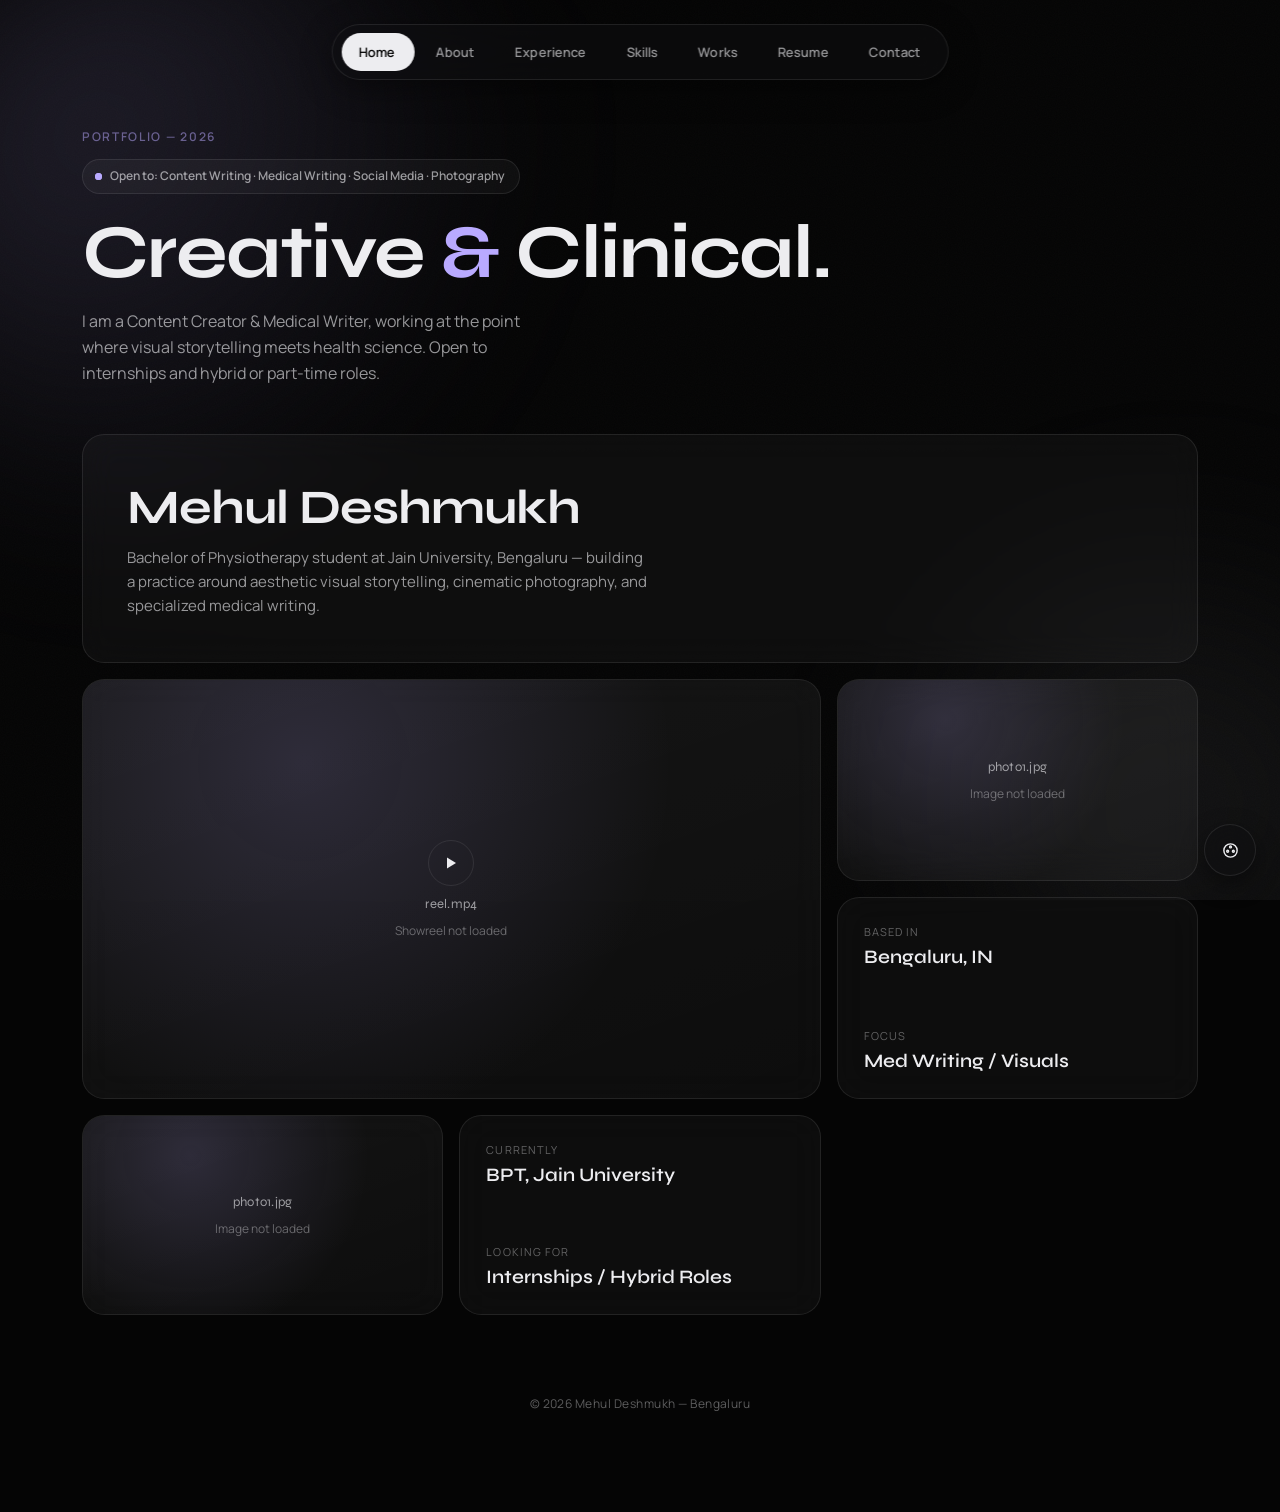
==== commit a0598cb3: "Update index.html" ====
--- a/index.html
+++ b/index.html
@@ -495,7 +495,7 @@
       <div class="glass bento-item photo-card" id="photoSlot2">
         <img class="media-fill" id="photo2Img" src="photo2.jpg" alt="Photography work by Mehul Deshmukh">
         <div class="media-placeholder" id="photo2Placeholder">
-          <span class="fname">photo2.jpg</span>
+          <span class="fname">photo1.jpg</span
           <span>Image not loaded</span>
         </div>
       </div>
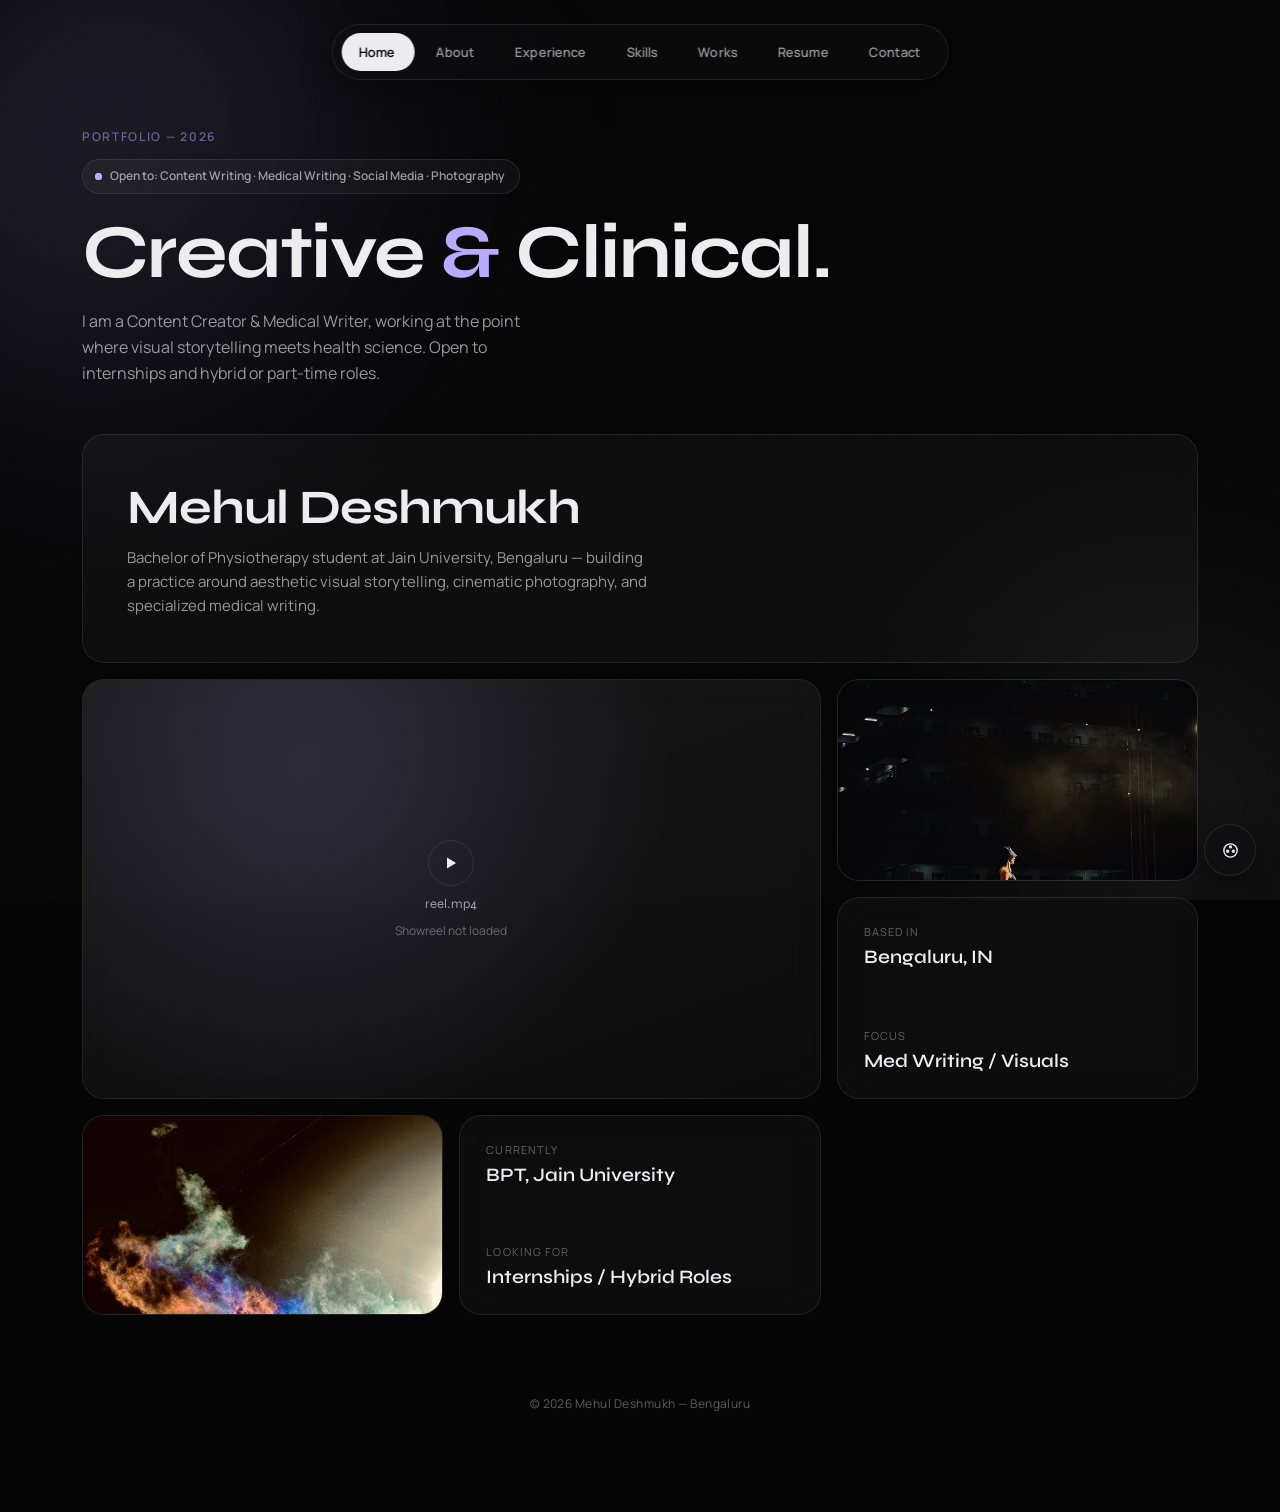
==== commit 2cfbe24f: "Add files via upload" ====
--- a/index.html
+++ b/index.html
@@ -1,1010 +1,1027 @@
-<!DOCTYPE html>
-<html lang="en">
-<head>
-<meta charset="UTF-8">
-<meta name="viewport" content="width=device-width, initial-scale=1.0, viewport-fit=cover">
-<meta name="theme-color" content="#050505" id="themeColorMeta">
-<meta name="apple-mobile-web-app-capable" content="yes">
-<meta name="mobile-web-app-capable" content="yes">
-<meta name="apple-mobile-web-app-status-bar-style" content="black-translucent">
-<meta name="format-detection" content="telephone=no">
-<title>Mehul Deshmukh — Content Writer, Medical Writer & Social Media Manager | Bengaluru</title>
-<meta name="description" content="Mehul Deshmukh — Content Writing, Medical Writing, Social Media Management & Photography. BPT student based in Bengaluru, open to internships and hybrid roles.">
-<meta name="robots" content="index, follow">
-<link rel="canonical" href="https://mehuldeshmukh.com/">
-
-<!-- Open Graph -->
-<meta property="og:type" content="profile">
-<meta property="og:title" content="Mehul Deshmukh — Content Writer, Medical Writer & Social Media Manager">
-<meta property="og:description" content="Creative & Clinical. Content writing, medical writing, social media management, and photography — from a physiotherapy student in Bengaluru. Open to internships and hybrid roles.">
-<meta property="og:image" content="headshot.jpg">
-<meta property="og:url" content="https://mehuldeshmukh.com/">
-<meta property="og:site_name" content="Mehul Deshmukh">
-
-<!-- Twitter Card -->
-<meta name="twitter:card" content="summary_large_image">
-<meta name="twitter:title" content="Mehul Deshmukh — Content Writer, Medical Writer & Social Media Manager">
-<meta name="twitter:description" content="Content writing, medical writing, social media management, and photography — from a physiotherapy student in Bengaluru.">
-<meta name="twitter:image" content="headshot.jpg">
-
-<!-- Favicon (inline, no external file needed) -->
-<link rel="icon" href="data:image/svg+xml,%3Csvg xmlns='http://www.w3.org/2000/svg' viewBox='0 0 32 32'%3E%3Crect width='32' height='32' rx='8' fill='%23050505'/%3E%3Ctext x='16' y='22' font-family='Georgia,serif' font-size='16' font-weight='700' fill='%23b9aaff' text-anchor='middle'%3EMD%3C/text%3E%3C/svg%3E">
-
-<script type="application/ld+json">
-{
-  "@context": "https://schema.org",
-  "@type": "Person",
-  "name": "Mehul Deshmukh",
-  "jobTitle": "Content Writer, Medical Writer & Social Media Manager",
-  "description": "BPT student specializing in content writing, medical writing, social media management, and photography.",
-  "knowsAbout": ["Content Writing", "Medical Writing", "Social Media Management", "Photography"],
-  "url": "https://mehuldeshmukh.com/",
-  "email": "mailto:mehuldeshmukh106@gmail.com",
-  "telephone": "+91-8109007299",
-  "address": { "@type": "PostalAddress", "addressLocality": "Bengaluru", "addressCountry": "IN" },
-  "sameAs": ["https://www.linkedin.com/in/mehul-deshmukh-663390201"]
-}
-</script>
-
-<link rel="preconnect" href="https://fonts.googleapis.com">
-<link rel="preconnect" href="https://fonts.gstatic.com" crossorigin>
-<link href="https://fonts.googleapis.com/css2?family=Syne:wght@500;600;700;800&family=Manrope:wght@300;400;500;600;700&family=Space+Grotesk:wght@500;600;700&family=Inter:wght@300;400;500;600;700&display=swap" rel="stylesheet">
-<style>
-  :root{
-    --bg: #050505;
-    --glow-b: rgba(200, 200, 210, 0.10);
-    --ink: #ededf0;
-    --ink-dim: rgba(237, 237, 240, 0.62);
-    --ink-faint: rgba(237, 237, 240, 0.38);
-    --line: rgba(255, 255, 255, 0.09);
-    --glass: rgba(255, 255, 255, 0.035);
-    --glass-hover: rgba(255, 255, 255, 0.06);
-    --accent: #b9aaff;
-    --accent-dim: rgba(185, 170, 255, 0.5);
-    --accent-glow: rgba(185, 170, 255, 0.16);
-    --ease: cubic-bezier(0.16, 1, 0.3, 1);
-    --f-display: 'Syne', sans-serif;
-    --f-body: 'Manrope', sans-serif;
-  }
-
-  *{ margin:0; padding:0; box-sizing:border-box; }
-  html{ scroll-behavior:smooth; -webkit-text-size-adjust:100%; }
-
-  body{
-    background: var(--bg);
-    color: var(--ink);
-    font-family: var(--f-body);
-    min-height:100vh;
-    overflow-x:hidden;
-    position:relative;
-    -webkit-font-smoothing:antialiased;
-    transition: background 0.6s var(--ease);
-  }
-
-  ::selection{ background: var(--accent-dim); color:#050505; }
-  a{ color:inherit; text-decoration:none; }
-  h1,h2,h3,h4{ font-family: var(--f-display); letter-spacing:-0.02em; }
-  button{ font-family: var(--f-body); }
-  img{ -webkit-user-drag:none; user-select:none; }
-
-  /* ---------- Ambient background ---------- */
-  .ambient{ position:fixed; inset:0; z-index:0; pointer-events:none; overflow:hidden; }
-  .orb{ position:absolute; border-radius:50%; filter: blur(90px); will-change: transform; transition: background 0.6s var(--ease); }
-  .orb-1{
-    width:52vw; height:52vw; top:-10%; left:-10%;
-    background: radial-gradient(circle at 30% 30%, var(--accent-glow), transparent 70%);
-    animation: drift1 34s ease-in-out infinite;
-  }
-  .orb-2{
-    width:44vw; height:44vw; bottom:-15%; right:-10%;
-    background: radial-gradient(circle at 60% 60%, var(--glow-b), transparent 70%);
-    animation: drift2 40s ease-in-out infinite;
-  }
-  .grain{
-    position:fixed; inset:0; z-index:1; pointer-events:none; opacity:0.025;
-    background-image:url("data:image/svg+xml,%3Csvg xmlns='http://www.w3.org/2000/svg' width='120' height='120'%3E%3Cfilter id='n'%3E%3CfeTurbulence type='fractalNoise' baseFrequency='0.9' numOctaves='2' stitchTiles='stitch'/%3E%3C/filter%3E%3Crect width='100%25' height='100%25' filter='url(%23n)'/%3E%3C/svg%3E");
-  }
-  @keyframes drift1{ 0%,100%{ transform: translate(0,0) scale(1); } 33%{ transform: translate(6vw, 8vh) scale(1.08); } 66%{ transform: translate(-4vw, 4vh) scale(0.95); } }
-  @keyframes drift2{ 0%,100%{ transform: translate(0,0) scale(1); } 50%{ transform: translate(-7vw, -6vh) scale(1.12); } }
-
-  @media (prefers-reduced-motion: reduce){
-    .orb{ animation:none; }
-    html{ scroll-behavior:auto; }
-    *{ transition-duration: 0.01ms !important; animation-duration: 0.01ms !important; }
-  }
-
-  /* ---------- Nav ---------- */
-  nav{
-    position:fixed;
-    top: calc(24px + env(safe-area-inset-top));
-    left:50%; transform:translateX(-50%);
-    z-index:100; display:flex; align-items:center; gap:4px;
-    padding:8px; border-radius:999px;
-    background: rgba(15,15,17,0.55);
-    border:1px solid var(--line);
-    backdrop-filter: blur(20px) saturate(140%);
-    -webkit-backdrop-filter: blur(20px) saturate(140%);
-    box-shadow: 0 8px 32px rgba(0,0,0,0.4);
-    max-width: 94vw;
-  }
-  nav .navlink{
-    position:relative; font-size:0.8125rem; font-weight:600; letter-spacing:0.01em;
-    color: var(--ink-dim); padding:10px 18px; border-radius:999px; cursor:pointer;
-    transition: color 0.4s var(--ease); white-space:nowrap;
-  }
-  nav .navlink.active{ color:#050505; }
-  nav .nav-pill{
-    position:absolute; top:8px; bottom:8px; border-radius:999px; background: var(--ink);
-    z-index:-1; transition: left 0.5s var(--ease), width 0.5s var(--ease), background 0.5s var(--ease);
-  }
-  nav .navlink span{ position:relative; z-index:2; }
-
-  /* ---------- Layout shell ---------- */
-  main{
-    position:relative; z-index:2; max-width:1180px; margin:0 auto;
-    padding: 128px calc(32px + env(safe-area-inset-right)) 100px calc(32px + env(safe-area-inset-left));
-    min-height:100vh;
-  }
-  .section{ display:none; }
-  .section.active{ display:block; animation: fadeSection 0.7s var(--ease); }
-  @keyframes fadeSection{ from{ opacity:0; transform: translateY(14px); } to{ opacity:1; transform: translateY(0); } }
-
-  .eyebrow{ font-size:0.75rem; font-weight:600; letter-spacing:0.14em; text-transform:uppercase; color: var(--accent-dim); margin-bottom:14px; display:block; transition: color 0.5s var(--ease); }
-
-  /* ---------- Glass card base ---------- */
-  .glass{
-    background: var(--glass); border:1px solid var(--line); border-radius:22px;
-    backdrop-filter: blur(18px) saturate(120%); -webkit-backdrop-filter: blur(18px) saturate(120%);
-    transition: background 0.5s var(--ease), border-color 0.5s var(--ease), transform 0.5s var(--ease);
-  }
-  .glass:hover{ background: var(--glass-hover); border-color: rgba(255,255,255,0.16); }
-
-  /* ---------- HOME / Bento ---------- */
-  .hero-tag{ font-size: clamp(2.375rem, 6vw, 4.75rem); font-weight:700; line-height:1.02; margin-bottom:18px; }
-  .hero-tag em{ font-style:normal; color: var(--accent); transition: color 0.5s var(--ease); }
-  .hero-sub{ font-size:1rem; color: var(--ink-dim); max-width:480px; line-height:1.6; margin-bottom:48px; }
-
-  .open-badge{
-    display:inline-flex; align-items:center; gap:8px; font-size:0.75rem; font-weight:600;
-    color: var(--ink-dim); border:1px solid var(--line); border-radius:999px; padding:8px 14px 8px 12px;
-    margin-bottom:20px; background: var(--glass); max-width:100%; flex-wrap:wrap; line-height:1.4;
-  }
-  .pulse-dot{ width:7px; height:7px; border-radius:50%; background: var(--accent); position:relative; flex-shrink:0; transition: background 0.5s var(--ease); }
-  .pulse-dot::after{
-    content:''; position:absolute; inset:0; border-radius:50%; background: var(--accent);
-    animation: pulseDot 2.2s ease-out infinite;
-  }
-  @keyframes pulseDot{ 0%{ transform:scale(1); opacity:0.7; } 100%{ transform:scale(2.6); opacity:0; } }
-
-  .bento{ display:grid; grid-template-columns: repeat(6, 1fr); gap:16px; }
-  .bento-item{ position:relative; overflow:hidden; min-height:200px; }
-  .bento-item.name-card{ grid-column: span 6; padding:44px; min-height:auto; }
-  .bento-item.video-card{ grid-column: span 4; grid-row: span 2; min-height:420px; }
-  .bento-item.photo-card{ grid-column: span 2; min-height:200px; }
-  .bento-item.info-card{ grid-column: span 2; padding:26px; display:flex; flex-direction:column; justify-content:space-between; }
-
-  .media-fill{ position:absolute; inset:0; width:100%; height:100%; object-fit:cover; display:block; }
-  .media-placeholder{
-    position:absolute; inset:0; display:flex; flex-direction:column; align-items:center; justify-content:center; gap:10px;
-    color: var(--ink-faint); font-size:0.75rem; text-align:center; padding:20px;
-    background: radial-gradient(circle at 30% 20%, var(--accent-glow), transparent 60%), linear-gradient(160deg, rgba(255,255,255,0.03), rgba(255,255,255,0));
-  }
-  .media-placeholder .fname{ font-family: var(--f-display); font-size:0.8125rem; color: var(--ink-dim); letter-spacing:0.02em; }
-  .play-icon{ width:46px; height:46px; border-radius:50%; border:1px solid var(--line); display:flex; align-items:center; justify-content:center; }
-
-  .info-card .label{ font-size:0.6875rem; letter-spacing:0.1em; text-transform:uppercase; color: var(--ink-faint); margin-bottom:6px; }
-  .info-card .value{ font-family: var(--f-display); font-size:1.1875rem; font-weight:600; }
-
-  .name-card h1{ font-size: clamp(1.875rem, 4.4vw, 3rem); font-weight:700; }
-  .name-card p{ color: var(--ink-dim); margin-top:10px; font-size:0.9375rem; max-width:520px; line-height:1.6; }
-
-  /* ---------- About ---------- */
-  .about-head{ display:flex; align-items:center; gap:28px; margin-bottom:44px; }
-  .headshot{
-    position:relative; flex-shrink:0; width:112px; height:112px; border-radius:20px; overflow:hidden;
-  }
-  .headshot img{ width:100%; height:100%; object-fit:cover; display:block; }
-  .headshot .media-placeholder{ border-radius:20px; padding:8px; }
-  .headshot .media-placeholder .fname{ font-size:0.625rem; }
-  .headshot .media-placeholder span:last-child{ display:none; }
-
-  .about-grid{ display:grid; grid-template-columns: 1fr 1fr; gap:20px; }
-  .about-card{ padding:38px; }
-  .about-card .idx{ font-family: var(--f-display); font-size:0.8125rem; color: var(--accent-dim); letter-spacing:0.08em; margin-bottom:20px; display:block; transition: color 0.5s var(--ease); }
-  .about-card h3{ font-size:1.625rem; margin-bottom:16px; font-weight:700; }
-  .about-card p{ color: var(--ink-dim); line-height:1.7; font-size:0.9375rem; margin-bottom:22px; }
-  .tag-row{ display:flex; flex-wrap:wrap; gap:8px; }
-  .tag{ font-size:0.75rem; padding:7px 13px; border-radius:999px; border:1px solid var(--line); color: var(--ink-dim); }
-
-  .page-head{ margin-bottom:44px; }
-  .page-head h2{ font-size: clamp(1.875rem, 4vw, 2.75rem); font-weight:700; margin-bottom:14px; }
-  .page-head p{ color: var(--ink-dim); max-width:560px; line-height:1.7; font-size:0.9375rem; }
-
-  /* ---------- Experience ---------- */
-  .exp-timeline{ position:relative; display:flex; flex-direction:column; gap:20px; }
-  .exp-item{ position:relative; display:grid; grid-template-columns: 96px 1fr; gap:24px; padding:32px; }
-  .exp-item .exp-marker{ display:flex; flex-direction:column; align-items:flex-start; gap:10px; }
-  .exp-num{ font-family: var(--f-display); font-size:0.8125rem; color: var(--accent-dim); letter-spacing:0.08em; transition: color 0.5s var(--ease); }
-  .exp-duration{ font-size:0.75rem; color: var(--ink-faint); line-height:1.5; }
-  .exp-status{
-    font-size:0.625rem; letter-spacing:0.08em; text-transform:uppercase; font-weight:700;
-    color: var(--accent); border:1px solid var(--accent-dim); border-radius:999px; padding:4px 9px;
-    width:fit-content; transition: color 0.5s var(--ease), border-color 0.5s var(--ease);
-  }
-  .exp-item h3{ font-size:1.3125rem; font-weight:700; margin-bottom:4px; }
-  .exp-org{ font-size:0.875rem; color: var(--ink-dim); margin-bottom:6px; }
-  .exp-loc{ font-size:0.75rem; color: var(--ink-faint); margin-bottom:16px; }
-  .exp-desc{ color: var(--ink-dim); line-height:1.7; font-size:0.9375rem; margin-bottom:18px; }
-
-  @media (max-width: 700px){
-    .exp-item{ grid-template-columns: 1fr; gap:14px; padding:26px; }
-    .exp-item .exp-marker{ flex-direction:row; align-items:center; }
-  }
-
-  /* ---------- Skills ---------- */
-  .skills-grid{ display:grid; grid-template-columns: repeat(3, 1fr); gap:20px; }
-  .skill-card{ padding:34px; }
-  .skill-card .skill-icon{
-    width:38px; height:38px; border-radius:11px; border:1px solid var(--line);
-    display:flex; align-items:center; justify-content:center; margin-bottom:20px;
-    color: var(--accent); transition: color 0.5s var(--ease);
-  }
-  .skill-card h3{ font-size:1.25rem; font-weight:700; margin-bottom:10px; }
-  .skill-card p{ color: var(--ink-dim); font-size:0.875rem; line-height:1.6; margin-bottom:20px; }
-
-  @media (max-width: 1024px){
-    .skills-grid{ grid-template-columns: 1fr 1fr; }
-  }
-  @media (max-width: 700px){
-    .skills-grid{ grid-template-columns: 1fr; }
-  }
-
-  /* ---------- Works ---------- */
-  .works-grid{ display:grid; grid-template-columns: repeat(auto-fit, minmax(250px, 1fr)); gap:20px; }
-  .work-card{ padding:30px; display:flex; flex-direction:column; justify-content:space-between; min-height:250px; cursor:pointer; }
-  .work-card .wk-top{ display:flex; justify-content:space-between; align-items:flex-start; }
-  .work-card .wk-num{ font-family: var(--f-display); color: var(--ink-faint); font-size:0.8125rem; }
-  .work-card .arrow{
-    width:34px; height:34px; border-radius:50%; border:1px solid var(--line);
-    display:flex; align-items:center; justify-content:center;
-    transition: transform 0.4s var(--ease), background 0.4s var(--ease);
-  }
-  .work-card:hover .arrow{ transform: rotate(45deg); background: var(--ink); color:#050505; }
-  .work-card h3{ font-size:1.3125rem; margin:20px 0 10px; font-weight:700; }
-  .work-card .wk-desc{ color: var(--ink-dim); font-size:0.875rem; line-height:1.6; }
-  .work-card .wk-type{ font-size:0.6875rem; letter-spacing:0.1em; text-transform:uppercase; color: var(--accent-dim); margin-top:18px; transition: color 0.5s var(--ease); }
-
-  /* ---------- Resume ---------- */
-  .resume-wrap{ display:flex; align-items:center; justify-content:center; min-height:56vh; }
-  .resume-card{ text-align:center; padding:64px 56px; max-width:520px; }
-  .resume-card h2{ font-size: clamp(1.75rem, 4vw, 2.5rem); margin-bottom:14px; font-weight:700; }
-  .resume-card p{ color: var(--ink-dim); margin-bottom:34px; line-height:1.7; font-size:0.9375rem; }
-
-  .btn{
-    display:inline-flex; align-items:center; gap:10px; font-weight:700; font-size:0.875rem;
-    padding:16px 30px; border-radius:999px; background: var(--ink); color:#050505; border:none; cursor:pointer;
-    transition: transform 0.35s var(--ease), background 0.35s var(--ease);
-  }
-  .btn:hover{ transform: translateY(-3px); background: var(--accent); }
-  .btn-ghost{ background:transparent; color: var(--ink); border:1px solid var(--line); }
-  .btn-ghost:hover{ background: var(--glass-hover); }
-
-  /* ---------- Contact ---------- */
-  .contact-grid{ display:grid; grid-template-columns: 1.1fr 0.9fr; gap:20px; }
-  .contact-main{ padding:48px; }
-  .contact-main h2{ font-size: clamp(1.875rem, 4.4vw, 2.875rem); font-weight:700; margin-bottom:18px; }
-  .contact-main p{ color: var(--ink-dim); line-height:1.7; font-size:0.9375rem; max-width:440px; margin-bottom:30px; }
-  .contact-list{ display:flex; flex-direction:column; gap:0; }
-  .contact-row{ display:flex; align-items:center; justify-content:space-between; padding:26px 6px; border-top:1px solid var(--line); }
-  .contact-row:last-child{ border-bottom:1px solid var(--line); }
-  .contact-row .c-label{ font-size:0.6875rem; letter-spacing:0.1em; text-transform:uppercase; color: var(--ink-faint); }
-  .contact-row .c-value{ font-family: var(--f-display); font-size:1.0625rem; font-weight:600; }
-  .contact-side{ padding:38px; display:flex; flex-direction:column; justify-content:space-between; }
-  .contact-side .li-label{ color: var(--ink-dim); font-size:0.875rem; line-height:1.6; margin-bottom:26px; }
-
-  .foot-note{ margin-top:80px; text-align:center; font-size:0.75rem; color: var(--ink-faint); letter-spacing:0.04em; }
-
-  /* ---------- Theme customizer ---------- */
-  .customize-btn{
-    position:fixed; z-index:110;
-    bottom: calc(24px + env(safe-area-inset-bottom)); right: calc(24px + env(safe-area-inset-right));
-    width:52px; height:52px; border-radius:50%;
-    background: rgba(15,15,17,0.6); border:1px solid var(--line);
-    backdrop-filter: blur(20px) saturate(140%); -webkit-backdrop-filter: blur(20px) saturate(140%);
-    display:flex; align-items:center; justify-content:center; cursor:pointer;
-    box-shadow: 0 8px 24px rgba(0,0,0,0.45);
-    transition: transform 0.4s var(--ease), background 0.4s var(--ease);
-  }
-  .customize-btn:hover{ transform: rotate(28deg) scale(1.05); }
-  .customize-btn svg{ stroke: var(--ink); }
-
-  .panel-overlay{
-    position:fixed; inset:0; z-index:109; background:rgba(0,0,0,0.35);
-    opacity:0; pointer-events:none; transition: opacity 0.4s var(--ease);
-  }
-  .panel-overlay.open{ opacity:1; pointer-events:auto; }
-
-  .customize-panel{
-    position:fixed; z-index:111;
-    bottom: calc(90px + env(safe-area-inset-bottom)); right: calc(24px + env(safe-area-inset-right));
-    width:308px; max-width:88vw; max-height:74vh; overflow-y:auto;
-    padding:24px; border-radius:24px;
-    background: rgba(12,12,14,0.78); border:1px solid var(--line);
-    backdrop-filter: blur(26px) saturate(150%); -webkit-backdrop-filter: blur(26px) saturate(150%);
-    box-shadow: 0 20px 60px rgba(0,0,0,0.55);
-    transform: translateY(16px) scale(0.97); opacity:0; pointer-events:none;
-    transition: transform 0.45s var(--ease), opacity 0.4s var(--ease);
-  }
-  .customize-panel.open{ transform: translateY(0) scale(1); opacity:1; pointer-events:auto; }
-
-  .panel-title{ display:flex; align-items:center; justify-content:space-between; margin-bottom:18px; }
-  .panel-title h4{ font-size:1rem; font-weight:700; }
-  .panel-close{ width:26px; height:26px; border-radius:50%; border:1px solid var(--line); display:flex; align-items:center; justify-content:center; cursor:pointer; color:var(--ink-dim); background:transparent; }
-
-  .panel-group{ margin-bottom:20px; }
-  .panel-label{ font-size:0.6875rem; letter-spacing:0.08em; text-transform:uppercase; color: var(--ink-faint); margin-bottom:10px; display:block; }
-
-  .swatch-row{ display:flex; align-items:center; gap:10px; flex-wrap:wrap; }
-  .swatch{
-    width:26px; height:26px; border-radius:50%; cursor:pointer; border:2px solid transparent;
-    transition: transform 0.3s var(--ease), border-color 0.3s var(--ease);
-  }
-  .swatch:hover{ transform: scale(1.12); }
-  .swatch.active{ border-color: var(--ink); }
-  .swatch-custom{
-    width:26px; height:26px; border-radius:50%; padding:0; border:1px solid var(--line);
-    cursor:pointer; background:none; overflow:hidden;
-  }
-  .swatch-custom::-webkit-color-swatch-wrapper{ padding:0; }
-  .swatch-custom::-webkit-color-swatch{ border:none; border-radius:50%; }
-
-  .bg-swatch-row{ display:flex; gap:10px; flex-wrap:wrap; }
-  .bg-swatch{
-    width:40px; height:40px; border-radius:10px; cursor:pointer; border:2px solid transparent;
-    display:flex; align-items:flex-end; justify-content:flex-end; padding:4px;
-    transition: border-color 0.3s var(--ease), transform 0.3s var(--ease);
-  }
-  .bg-swatch:hover{ transform: translateY(-2px); }
-  .bg-swatch.active{ border-color: var(--accent); }
-
-  .seg-row{ display:flex; gap:8px; }
-  .seg-btn{
-    flex:1; padding:9px 6px; text-align:center; font-size:0.75rem; font-weight:600;
-    border-radius:10px; border:1px solid var(--line); color: var(--ink-dim); background:transparent; cursor:pointer;
-    transition: background 0.3s var(--ease), color 0.3s var(--ease), border-color 0.3s var(--ease);
-  }
-  .seg-btn.active{ background: var(--ink); color:#050505; border-color: transparent; }
-
-  .panel-reset{
-    width:100%; padding:11px; border-radius:10px; border:1px solid var(--line);
-    background:transparent; color: var(--ink-dim); font-size:0.75rem; font-weight:600; cursor:pointer;
-    transition: background 0.3s var(--ease), color 0.3s var(--ease);
-  }
-  .panel-reset:hover{ background: var(--glass-hover); color: var(--ink); }
-  .panel-note{ font-size:0.6875rem; color: var(--ink-faint); line-height:1.5; margin-top:16px; }
-
-  /* ---------- Responsive ---------- */
-  @media (max-width: 1024px){
-    .bento{ grid-template-columns: repeat(4, 1fr); }
-    .bento-item.name-card{ grid-column: span 4; }
-    .bento-item.video-card{ grid-column: span 4; grid-row: span 1; min-height:340px; }
-    .bento-item.photo-card{ grid-column: span 2; }
-    .bento-item.info-card{ grid-column: span 2; }
-  }
-
-  @media (max-width: 700px){
-    nav{ top: calc(16px + env(safe-area-inset-top)); padding:6px; overflow-x:auto; }
-    nav .navlink{ padding:9px 13px; font-size:0.75rem; }
-    main{ padding:104px calc(20px + env(safe-area-inset-right)) 80px calc(20px + env(safe-area-inset-left)); }
-
-    .open-badge{ font-size:0.6875rem; border-radius:16px; padding:9px 14px; }
-
-    .bento{ grid-template-columns: repeat(2, 1fr); }
-    .bento-item.name-card{ grid-column: span 2; padding:28px; }
-    .bento-item.video-card{ grid-column: span 2; min-height:260px; }
-    .bento-item.photo-card{ grid-column: span 1; min-height:150px; }
-    .bento-item.info-card{ grid-column: span 1; }
-
-    .about-head{ flex-direction:column; align-items:flex-start; gap:18px; }
-    .about-grid{ grid-template-columns: 1fr; }
-    .works-grid{ grid-template-columns: 1fr; }
-    .contact-grid{ grid-template-columns: 1fr; }
-    .resume-card{ padding:44px 26px; }
-
-    .customize-btn{ width:46px; height:46px; }
-    .customize-panel{ right:16px; bottom: calc(78px + env(safe-area-inset-bottom)); width: calc(100vw - 32px); }
-  }
-
-  @media print{
-    nav, .customize-btn, .customize-panel, .panel-overlay, .ambient, .grain{ display:none !important; }
-    body{ background:#fff; color:#111; }
-    .section{ display:block !important; page-break-after: always; }
-    .glass{ background:#f5f5f5; border:1px solid #ddd; backdrop-filter:none; }
-    main{ padding:20px; max-width:100%; }
-    a{ color:#111; }
-  }
-</style>
-</head>
-<body>
-
-<div class="ambient">
-  <div class="orb orb-1"></div>
-  <div class="orb orb-2"></div>
-</div>
-<div class="grain"></div>
-
-<nav id="nav">
-  <div class="nav-pill" id="navPill"></div>
-  <div class="navlink active" data-target="home"><span>Home</span></div>
-  <div class="navlink" data-target="about"><span>About</span></div>
-  <div class="navlink" data-target="experience"><span>Experience</span></div>
-  <div class="navlink" data-target="skills"><span>Skills</span></div>
-  <div class="navlink" data-target="works"><span>Works</span></div>
-  <div class="navlink" data-target="resume"><span>Resume</span></div>
-  <div class="navlink" data-target="contact"><span>Contact</span></div>
-</nav>
-
-<main>
-
-  <!-- HOME -->
-  <section class="section active" id="home">
-    <span class="eyebrow">Portfolio — 2026</span>
-    <div class="open-badge">
-      <span class="pulse-dot"></span>
-      Open to: Content Writing · Medical Writing · Social Media · Photography
-    </div>
-    <h1 class="hero-tag">Creative <em>&</em> Clinical.</h1>
-    <p class="hero-sub">I am a Content Creator & Medical Writer, working at the point where visual storytelling meets health science. Open to internships and hybrid or part-time roles.</p>
-
-    <div class="bento">
-      <div class="glass bento-item name-card">
-        <h1>Mehul Deshmukh</h1>
-        <p>Bachelor of Physiotherapy student at Jain University, Bengaluru — building a practice around aesthetic visual storytelling, cinematic photography, and specialized medical writing.</p>
-      </div>
-
-      <div class="glass bento-item video-card" id="videoSlot">
-        <video class="media-fill" id="reelVideo" src="reel.mp4" autoplay muted loop playsinline></video>
-        <div class="media-placeholder" id="videoPlaceholder">
-          <div class="play-icon">
-            <svg width="16" height="16" viewBox="0 0 16 16" fill="none"><path d="M4 2.5L13 8L4 13.5V2.5Z" fill="#ededf0"/></svg>
-          </div>
-          <span class="fname">reel.mp4</span>
-          <span>Showreel not loaded</span>
-        </div>
-      </div>
-
-      <div class="glass bento-item photo-card" id="photoSlot1">
-        <img class="media-fill" id="photo1Img" src="photo1.jpg" alt="Photography work by Mehul Deshmukh">
-        <div class="media-placeholder" id="photo1Placeholder">
-          <span class="fname">photo1.jpg</span>
-          <span>Image not loaded</span>
-        </div>
-      </div>
-
-      <div class="glass bento-item info-card">
-        <div>
-          <div class="label">Based in</div>
-          <div class="value">Bengaluru, IN</div>
-        </div>
-        <div>
-          <div class="label">Focus</div>
-          <div class="value">Med Writing / Visuals</div>
-        </div>
-      </div>
-
-      <div class="glass bento-item photo-card" id="photoSlot2">
-        <img class="media-fill" id="photo2Img" src="photo2.jpg" alt="Photography work by Mehul Deshmukh">
-        <div class="media-placeholder" id="photo2Placeholder">
-          <span class="fname">photo1.jpg</span
-          <span>Image not loaded</span>
-        </div>
-      </div>
-
-      <div class="glass bento-item info-card">
-        <div>
-          <div class="label">Currently</div>
-          <div class="value">BPT, Jain University</div>
-        </div>
-        <div>
-          <div class="label">Looking for</div>
-          <div class="value">Internships / Hybrid Roles</div>
-        </div>
-      </div>
-    </div>
-  </section>
-
-  <!-- ABOUT -->
-  <section class="section" id="about">
-    <div class="about-head">
-      <div class="headshot glass" id="headshotSlot">
-        <img id="headshotImg" src="headshot.jpg" alt="Professional headshot of Mehul Deshmukh">
-        <div class="media-placeholder" id="headshotPlaceholder">
-          <span class="fname">headshot.jpg</span>
-          <span>Photo not loaded</span>
-        </div>
-      </div>
-      <div class="page-head" style="margin-bottom:0;">
-        <span class="eyebrow">About</span>
-        <h2>Two disciplines, one practice.</h2>
-        <p>Currently pursuing a Bachelor of Physiotherapy (BPT) at Jain University. I live at the intersection of medical science and digital aesthetics — specializing in cinematic photography and specialized medical writing.</p>
-      </div>
-    </div>
-
-    <div class="about-grid">
-      <div class="glass about-card">
-        <span class="idx">01 / Foundation</span>
-        <h3>Medical Science</h3>
-        <p>My academic base is physiotherapy — a field that demands precision, evidence-based reasoning, and the ability to translate clinical detail into language people actually understand. That grounding shapes how I approach medical and health writing: accurate first, readable always.</p>
-        <div class="tag-row">
-          <span class="tag">Health Writing</span>
-          <span class="tag">Clinical Accuracy</span>
-          <span class="tag">Patient Communication</span>
-          <span class="tag">Research-Backed Content</span>
-        </div>
-      </div>
-
-      <div class="glass about-card">
-        <span class="idx">02 / Expression</span>
-        <h3>Visual Aesthetics</h3>
-        <p>Outside the classroom, I build with cameras and editing timelines. Cinematic photography, motion editing, and design work that's meant to hold attention without losing meaning — the same discipline that clinical work demands, applied to a different canvas.</p>
-        <div class="tag-row">
-          <span class="tag">Cinematic Photography</span>
-          <span class="tag">CapCut</span>
-          <span class="tag">Canva Certified</span>
-          <span class="tag">AI-Assisted Production</span>
-        </div>
-      </div>
-    </div>
-  </section>
-
-  <!-- EXPERIENCE -->
-  <section class="section" id="experience">
-    <div class="page-head">
-      <span class="eyebrow">Experience</span>
-      <h2>What I've worked on so far.</h2>
-      <p>A mix of freelance content work and hands-on event roles during my time at Parul University.</p>
-    </div>
-
-    <div class="exp-timeline">
-      <div class="glass exp-item">
-        <div class="exp-marker">
-          <span class="exp-num">01</span>
-          <span class="exp-status">Ongoing</span>
-          <span class="exp-duration">3+ months<br>Remote</span>
-        </div>
-        <div>
-          <h3>Freelance Content Writer &amp; Social Media Manager</h3>
-          <div class="exp-org">Self-employed</div>
-          <div class="exp-loc">Remote</div>
-          <p class="exp-desc">Writing and social media support on a freelance basis — content pieces, captions, and short-form copy, along with basic scheduling and page management for clients.</p>
-          <div class="tag-row">
-            <span class="tag">Content Writing</span>
-            <span class="tag">Social Media Management</span>
-            <span class="tag">Copywriting</span>
-          </div>
-        </div>
-      </div>
-
-      <div class="glass exp-item">
-        <div class="exp-marker">
-          <span class="exp-num">02</span>
-          <span class="exp-duration">Feb 2026<br>1 month</span>
-        </div>
-        <div>
-          <h3>Content Writer &amp; Media Team Member</h3>
-          <div class="exp-org">Parul University</div>
-          <div class="exp-loc">Vadodara, Gujarat, India · On-site</div>
-          <p class="exp-desc">Contributed to the content and media team for PRAMAAN Forensic Fest 2026 at Parul University. Created written content for event promotions and supported the team's media coverage on the ground.</p>
-          <div class="tag-row">
-            <span class="tag">Writing</span>
-            <span class="tag">Video Editing</span>
-            <span class="tag">Event Media</span>
-          </div>
-        </div>
-      </div>
-
-      <div class="glass exp-item">
-        <div class="exp-marker">
-          <span class="exp-num">03</span>
-          <span class="exp-duration">Oct 2025<br>1 month</span>
-        </div>
-        <div>
-          <h3>Social Media Coordinator</h3>
-          <div class="exp-org">Parul University</div>
-          <div class="exp-loc">Vadodara, Gujarat, India · On-site</div>
-          <p class="exp-desc">Coordinated activities for Samadhan 2025 – Forensic Solutions Expo. Assisted in organizing and executing a university-level forensic science event, handling social media coverage alongside on-site coordination.</p>
-          <div class="tag-row">
-            <span class="tag">Social Media Management</span>
-            <span class="tag">Video Editing</span>
-            <span class="tag">Event Coordination</span>
-          </div>
-        </div>
-      </div>
-    </div>
-  </section>
-
-  <!-- SKILLS -->
-  <section class="section" id="skills">
-    <div class="page-head">
-      <span class="eyebrow">Skills</span>
-      <h2>What I bring to the table.</h2>
-      <p>Three pillars that cover the four things I'm actively pursuing: content writing, medical writing, social media management, and photography.</p>
-    </div>
-
-    <div class="skills-grid">
-      <div class="glass skill-card">
-        <div class="skill-icon">
-          <svg width="16" height="16" viewBox="0 0 16 16" fill="none"><path d="M2 14L2 11.5L10.5 3L13 5.5L4.5 14H2Z" stroke="currentColor" stroke-width="1.3"/><path d="M9 4.5L11.5 7" stroke="currentColor" stroke-width="1.3"/></svg>
-        </div>
-        <h3>Writing</h3>
-        <p>Content built to be accurate first and readable always — from health communication to brand copy.</p>
-        <div class="tag-row">
-          <span class="tag">Content Writing</span>
-          <span class="tag">Medical & Health Writing</span>
-          <span class="tag">Clinical Accuracy</span>
-          <span class="tag">Patient Communication</span>
-          <span class="tag">Copywriting</span>
-          <span class="tag">Research-Backed Content</span>
-        </div>
-      </div>
-
-      <div class="glass skill-card">
-        <div class="skill-icon">
-          <svg width="16" height="16" viewBox="0 0 16 16" fill="none"><circle cx="4" cy="4" r="2" stroke="currentColor" stroke-width="1.3"/><circle cx="12" cy="4" r="2" stroke="currentColor" stroke-width="1.3"/><circle cx="8" cy="12" r="2" stroke="currentColor" stroke-width="1.3"/><path d="M5.7 5.2L7 10.3M10.3 5.2L9 10.3" stroke="currentColor" stroke-width="1.2"/></svg>
-        </div>
-        <h3>Social & Strategy</h3>
-        <p>Planning and running social presence for events and campaigns, start to finish.</p>
-        <div class="tag-row">
-          <span class="tag">Social Media Management</span>
-          <span class="tag">Campaign Strategy</span>
-          <span class="tag">Event Coordination</span>
-          <span class="tag">Event Media</span>
-        </div>
-      </div>
-
-      <div class="glass skill-card">
-        <div class="skill-icon">
-          <svg width="16" height="16" viewBox="0 0 16 16" fill="none"><rect x="2" y="4" width="9" height="8" rx="1.5" stroke="currentColor" stroke-width="1.3"/><path d="M11 6.5L14 5V11L11 9.5" stroke="currentColor" stroke-width="1.3" stroke-linejoin="round"/></svg>
-        </div>
-        <h3>Visual Production</h3>
-        <p>Cinematic photography and motion editing, shaped by the same discipline as the writing.</p>
-        <div class="tag-row">
-          <span class="tag">Cinematic Photography</span>
-          <span class="tag">Video Editing</span>
-          <span class="tag">CapCut</span>
-          <span class="tag">Canva Certified</span>
-          <span class="tag">AI-Assisted Production</span>
-        </div>
-      </div>
-    </div>
-  </section>
-
-  <!-- WORKS -->
-  <section class="section" id="works">
-    <div class="page-head">
-      <span class="eyebrow">Selected Works</span>
-      <h2>Writing and visuals, side by side.</h2>
-      <p>A mix of published medical and social communication work, alongside a running archive of new projects as they come in.</p>
-    </div>
-
-    <div class="works-grid">
-      <a class="glass work-card" href="Healthcare_Article.pdf" target="_blank" rel="noopener">
-        <div class="wk-top">
-          <span class="wk-num">01</span>
-          <span class="arrow"><svg width="14" height="14" viewBox="0 0 14 14" fill="none"><path d="M3 11L11 3M11 3H4M11 3V10" stroke="currentColor" stroke-width="1.4"/></svg></span>
-        </div>
-        <div>
-          <h3>Healthcare Communication</h3>
-          <p class="wk-desc">A written piece exploring clear, human communication in healthcare settings.</p>
-          <span class="wk-type">PDF — Opens in new tab</span>
-        </div>
-      </a>
-
-      <a class="glass work-card" href="Plastics_Article.pdf" target="_blank" rel="noopener">
-        <div class="wk-top">
-          <span class="wk-num">02</span>
-          <span class="arrow"><svg width="14" height="14" viewBox="0 0 14 14" fill="none"><path d="M3 11L11 3M11 3H4M11 3V10" stroke="currentColor" stroke-width="1.4"/></svg></span>
-        </div>
-        <div>
-          <h3>Plastics For Change — Campaign Strategy</h3>
-          <p class="wk-desc">The LinkedIn campaign strategy piece developed for Plastics For Change.</p>
-          <span class="wk-type">PDF — Opens in new tab</span>
-        </div>
-      </a>
-
-      <a class="glass work-card" href="Plastics_Article_2.pdf" target="_blank" rel="noopener">
-        <div class="wk-top">
-          <span class="wk-num">03</span>
-          <span class="arrow"><svg width="14" height="14" viewBox="0 0 14 14" fill="none"><path d="M3 11L11 3M11 3H4M11 3V10" stroke="currentColor" stroke-width="1.4"/></svg></span>
-        </div>
-        <div>
-          <h3>Plastics For Change — Impact Piece</h3>
-          <p class="wk-desc">A second article written for Plastics For Change, covering their impact and mission.</p>
-          <span class="wk-type">PDF — Opens in new tab</span>
-        </div>
-      </a>
-
-      <a class="glass work-card" href="https://drive.google.com/drive/folders/13ro8TUWFXnzUNNAsq1b7PyzdWH94VuHg" target="_blank" rel="noopener">
-        <div class="wk-top">
-          <span class="wk-num">04</span>
-          <span class="arrow"><svg width="14" height="14" viewBox="0 0 14 14" fill="none"><path d="M3 11L11 3M11 3H4M11 3V10" stroke="currentColor" stroke-width="1.4"/></svg></span>
-        </div>
-        <div>
-          <h3>Project Archive</h3>
-          <p class="wk-desc">An ongoing Drive folder of additional work — photography, film, and future pieces added as they're finished.</p>
-          <span class="wk-type">Google Drive — Opens in new tab</span>
-        </div>
-      </a>
-    </div>
-  </section>
-
-  <!-- RESUME -->
-  <section class="section" id="resume">
-    <div class="resume-wrap">
-      <div class="glass resume-card">
-        <span class="eyebrow" style="justify-content:center; display:flex;">Resume</span>
-        <h2>Let's put it on paper.</h2>
-        <p>A complete overview of my education, skills, and experience across medical writing, content, and social media.</p>
-        <a class="btn" href="Mehul_Deshmukh_Resume.docx" download>
-          Download Resume
-          <svg width="14" height="14" viewBox="0 0 14 14" fill="none"><path d="M7 1V9M7 9L3.5 5.5M7 9L10.5 5.5M2 12H12" stroke="#050505" stroke-width="1.4" stroke-linecap="round"/></svg>
-        </a>
-      </div>
-    </div>
-  </section>
-
-  <!-- CONTACT -->
-  <section class="section" id="contact">
-    <div class="page-head">
-      <span class="eyebrow">Contact</span>
-      <h2>Get in touch.</h2>
-      <p>Open to internships and collaborations across content writing, medical writing, social media management, and photography.</p>
-    </div>
-
-    <div class="contact-grid">
-      <div class="glass contact-main">
-        <div class="contact-list">
-          <div class="contact-row">
-            <span class="c-label">Email</span>
-            <a class="c-value" href="mailto:mehuldeshmukh106@gmail.com">mehuldeshmukh106@gmail.com</a>
-          </div>
-          <div class="contact-row">
-            <span class="c-label">Phone</span>
-            <a class="c-value" href="tel:+918109007299">+91 8109007299</a>
-          </div>
-          <div class="contact-row">
-            <span class="c-label">Location</span>
-            <span class="c-value">Bengaluru, India</span>
-          </div>
-        </div>
-      </div>
-
-      <div class="glass contact-side">
-        <div>
-          <div class="eyebrow">LinkedIn</div>
-          <p class="li-label">Connect for internships, freelance work, or just to talk shop on content and healthcare.</p>
-        </div>
-        <a class="btn btn-ghost" href="https://www.linkedin.com/in/mehul-deshmukh-663390201" target="_blank" rel="noopener">
-          View LinkedIn
-          <svg width="14" height="14" viewBox="0 0 14 14" fill="none"><path d="M3 11L11 3M11 3H4M11 3V10" stroke="currentColor" stroke-width="1.4"/></svg>
-        </a>
-      </div>
-    </div>
-  </section>
-
-  <div class="foot-note">© 2026 Mehul Deshmukh — Bengaluru</div>
-</main>
-
-<!-- Theme customizer -->
-<div class="panel-overlay" id="panelOverlay"></div>
-<button class="customize-btn" id="customizeBtn" aria-label="Customize theme">
-  <svg width="19" height="19" viewBox="0 0 20 20" fill="none" stroke-width="1.5"><circle cx="10" cy="10" r="7"/><circle cx="10" cy="6.2" r="1"/><circle cx="13" cy="10.8" r="1"/><circle cx="7" cy="10.8" r="1"/></svg>
-</button>
-
-<div class="customize-panel" id="customizePanel">
-  <div class="panel-title">
-    <h4>Customize</h4>
-    <button class="panel-close" id="panelClose" aria-label="Close">✕</button>
-  </div>
-
-  <div class="panel-group">
-    <span class="panel-label">Accent Colour</span>
-    <div class="swatch-row" id="accentSwatches">
-      <div class="swatch active" data-color="#b9aaff" style="background:#b9aaff;"></div>
-      <div class="swatch" data-color="#9fd8ff" style="background:#9fd8ff;"></div>
-      <div class="swatch" data-color="#ffb4c6" style="background:#ffb4c6;"></div>
-      <div class="swatch" data-color="#ffcf86" style="background:#ffcf86;"></div>
-      <div class="swatch" data-color="#a8e6c9" style="background:#a8e6c9;"></div>
-      <input type="color" class="swatch-custom" id="customColor" value="#b9aaff" aria-label="Custom accent colour">
-    </div>
-  </div>
-
-  <div class="panel-group">
-    <span class="panel-label">Background</span>
-    <div class="bg-swatch-row" id="bgSwatches">
-      <div class="bg-swatch active" data-bg="#050505" style="background:#050505;" title="Onyx"></div>
-      <div class="bg-swatch" data-bg="#0d0d10" style="background:#0d0d10;" title="Charcoal"></div>
-      <div class="bg-swatch" data-bg="#060812" style="background:#060812;" title="Midnight"></div>
-      <div class="bg-swatch" data-bg="#0c0710" style="background:#0c0710;" title="Plum"></div>
-      <div class="bg-swatch" data-bg="#0a0806" style="background:#0a0806;" title="Espresso"></div>
-    </div>
-  </div>
-
-  <div class="panel-group">
-    <span class="panel-label">Typeface</span>
-    <div class="seg-row" id="fontToggle">
-      <button class="seg-btn active" data-font="editorial">Editorial</button>
-      <button class="seg-btn" data-font="modern">Modern</button>
-    </div>
-  </div>
-
-  <div class="panel-group">
-    <span class="panel-label">Text Size</span>
-    <div class="seg-row" id="sizeToggle">
-      <button class="seg-btn" data-size="93">S</button>
-      <button class="seg-btn active" data-size="100">M</button>
-      <button class="seg-btn" data-size="108">L</button>
-    </div>
-  </div>
-
-  <button class="panel-reset" id="panelReset">Reset to default</button>
-  <p class="panel-note">Preferences apply live to this visit and reset when the page reloads.</p>
-</div>
-
-<script>
-  // ----- SPA Navigation -----
-  const navlinks = document.querySelectorAll('.navlink');
-  const sections = document.querySelectorAll('.section');
-  const navPill = document.getElementById('navPill');
-
-  function movePill(el){
-    const navRect = el.parentElement.getBoundingClientRect();
-    const rect = el.getBoundingClientRect();
-    navPill.style.left = (rect.left - navRect.left) + 'px';
-    navPill.style.width = rect.width + 'px';
-  }
-
-  function setActive(target){
-    navlinks.forEach(l => l.classList.toggle('active', l.dataset.target === target));
-    sections.forEach(s => s.classList.toggle('active', s.id === target));
-    const activeLink = document.querySelector('.navlink[data-target="' + target + '"]');
-    if(activeLink) movePill(activeLink);
-  }
-
-  navlinks.forEach(link => {
-    link.addEventListener('click', () => {
-      const target = link.dataset.target;
-      setActive(target);
-      window.scrollTo({ top: 0, behavior: 'smooth' });
-      history.replaceState(null, '', '#' + target);
-    });
-  });
-
-  window.addEventListener('load', () => {
-    const initial = (location.hash || '#home').replace('#','');
-    const valid = document.getElementById(initial) ? initial : 'home';
-    setActive(valid);
-  });
-
-  window.addEventListener('resize', () => {
-    const current = document.querySelector('.navlink.active');
-    if(current) movePill(current);
-  });
-
-  // ----- Graceful media fallback -----
-  function bindMediaFallback(mediaEl, placeholderEl, isVideo){
-    if(!mediaEl) return;
-    const hide = () => { mediaEl.style.display = 'none'; if(placeholderEl) placeholderEl.style.display = 'flex'; };
-    if(isVideo){
-      mediaEl.addEventListener('error', hide);
-      mediaEl.addEventListener('stalled', () => { if(mediaEl.readyState === 0) hide(); });
-      setTimeout(() => { if(mediaEl.readyState === 0) hide(); }, 1800);
-    } else {
-      mediaEl.addEventListener('error', hide);
-    }
-  }
-  bindMediaFallback(document.getElementById('reelVideo'), document.getElementById('videoPlaceholder'), true);
-  bindMediaFallback(document.getElementById('photo1Img'), document.getElementById('photo1Placeholder'), false);
-  bindMediaFallback(document.getElementById('photo2Img'), document.getElementById('photo2Placeholder'), false);
-  bindMediaFallback(document.getElementById('headshotImg'), document.getElementById('headshotPlaceholder'), false);
-
-  // ----- Theme customizer -----
-  const root = document.documentElement;
-  const customizeBtn = document.getElementById('customizeBtn');
-  const customizePanel = document.getElementById('customizePanel');
-  const panelOverlay = document.getElementById('panelOverlay');
-  const panelClose = document.getElementById('panelClose');
-  const themeColorMeta = document.getElementById('themeColorMeta');
-
-  function togglePanel(open){
-    customizePanel.classList.toggle('open', open);
-    panelOverlay.classList.toggle('open', open);
-  }
-  customizeBtn.addEventListener('click', () => togglePanel(!customizePanel.classList.contains('open')));
-  panelClose.addEventListener('click', () => togglePanel(false));
-  panelOverlay.addEventListener('click', () => togglePanel(false));
-
-  function hexToRgba(hex, alpha){
-    const h = hex.replace('#','');
-    const bigint = parseInt(h.length === 3 ? h.split('').map(c=>c+c).join('') : h, 16);
-    const r = (bigint >> 16) & 255, g = (bigint >> 8) & 255, b = bigint & 255;
-    return 'rgba(' + r + ',' + g + ',' + b + ',' + alpha + ')';
-  }
-
-  function setAccent(hex){
-    root.style.setProperty('--accent', hex);
-    root.style.setProperty('--accent-dim', hexToRgba(hex, 0.5));
-    root.style.setProperty('--accent-glow', hexToRgba(hex, 0.16));
-    document.getElementById('customColor').value = hex;
-  }
-
-  document.getElementById('accentSwatches').addEventListener('click', (e) => {
-    const sw = e.target.closest('.swatch');
-    if(!sw || !sw.dataset.color) return;
-    document.querySelectorAll('#accentSwatches .swatch').forEach(s => s.classList.remove('active'));
-    sw.classList.add('active');
-    setAccent(sw.dataset.color);
-  });
-  document.getElementById('customColor').addEventListener('input', (e) => {
-    document.querySelectorAll('#accentSwatches .swatch').forEach(s => s.classList.remove('active'));
-    setAccent(e.target.value);
-  });
-
-  document.getElementById('bgSwatches').addEventListener('click', (e) => {
-    const sw = e.target.closest('.bg-swatch');
-    if(!sw) return;
-    document.querySelectorAll('.bg-swatch').forEach(s => s.classList.remove('active'));
-    sw.classList.add('active');
-    root.style.setProperty('--bg', sw.dataset.bg);
-    themeColorMeta.setAttribute('content', sw.dataset.bg);
-  });
-
-  document.getElementById('fontToggle').addEventListener('click', (e) => {
-    const btn = e.target.closest('.seg-btn');
-    if(!btn) return;
-    document.querySelectorAll('#fontToggle .seg-btn').forEach(b => b.classList.remove('active'));
-    btn.classList.add('active');
-    if(btn.dataset.font === 'modern'){
-      root.style.setProperty('--f-display', "'Space Grotesk', sans-serif");
-      root.style.setProperty('--f-body', "'Inter', sans-serif");
-    } else {
-      root.style.setProperty('--f-display', "'Syne', sans-serif");
-      root.style.setProperty('--f-body', "'Manrope', sans-serif");
-    }
-  });
-
-  document.getElementById('sizeToggle').addEventListener('click', (e) => {
-    const btn = e.target.closest('.seg-btn');
-    if(!btn) return;
-    document.querySelectorAll('#sizeToggle .seg-btn').forEach(b => b.classList.remove('active'));
-    btn.classList.add('active');
-    document.documentElement.style.fontSize = btn.dataset.size + '%';
-  });
-
-  document.getElementById('panelReset').addEventListener('click', () => {
-    root.style.removeProperty('--accent');
-    root.style.removeProperty('--accent-dim');
-    root.style.removeProperty('--accent-glow');
-    root.style.removeProperty('--bg');
-    root.style.removeProperty('--f-display');
-    root.style.removeProperty('--f-body');
-    document.documentElement.style.fontSize = '100%';
-    themeColorMeta.setAttribute('content', '#050505');
-
-    document.querySelectorAll('#accentSwatches .swatch').forEach(s => s.classList.remove('active'));
-    document.querySelector('#accentSwatches .swatch[data-color="#b9aaff"]').classList.add('active');
-    document.getElementById('customColor').value = '#b9aaff';
-
-    document.querySelectorAll('.bg-swatch').forEach(s => s.classList.remove('active'));
-    document.querySelector('.bg-swatch[data-bg="#050505"]').classList.add('active');
-
-    document.querySelectorAll('#fontToggle .seg-btn').forEach(b => b.classList.remove('active'));
-    document.querySelector('#fontToggle .seg-btn[data-font="editorial"]').classList.add('active');
-
-    document.querySelectorAll('#sizeToggle .seg-btn').forEach(b => b.classList.remove('active'));
-    document.querySelector('#sizeToggle .seg-btn[data-size="100"]').classList.add('active');
-  });
-</script>
-
-</body>
-</html>
+<!DOCTYPE html>
+<html lang="en">
+<head>
+<meta charset="UTF-8">
+<meta name="viewport" content="width=device-width, initial-scale=1.0, viewport-fit=cover">
+<meta name="theme-color" content="#050505" id="themeColorMeta">
+<meta name="apple-mobile-web-app-capable" content="yes">
+<meta name="mobile-web-app-capable" content="yes">
+<meta name="apple-mobile-web-app-status-bar-style" content="black-translucent">
+<meta name="format-detection" content="telephone=no">
+<title>Mehul Deshmukh — Content Writer, Medical Writer & Social Media Manager | Bengaluru</title>
+<meta name="description" content="Mehul Deshmukh — Content Writing, Medical Writing, Social Media Management & Photography. BPT student based in Bengaluru, open to internships and hybrid roles.">
+<meta name="robots" content="index, follow">
+<link rel="canonical" href="https://mehuldeshmukh.com/">
+
+<!-- Open Graph -->
+<meta property="og:type" content="profile">
+<meta property="og:title" content="Mehul Deshmukh — Content Writer, Medical Writer & Social Media Manager">
+<meta property="og:description" content="Creative & Clinical. Content writing, medical writing, social media management, and photography — from a physiotherapy student in Bengaluru. Open to internships and hybrid roles.">
+<meta property="og:image" content="headshot.jpg">
+<meta property="og:url" content="https://mehuldeshmukh.com/">
+<meta property="og:site_name" content="Mehul Deshmukh">
+
+<!-- Twitter Card -->
+<meta name="twitter:card" content="summary_large_image">
+<meta name="twitter:title" content="Mehul Deshmukh — Content Writer, Medical Writer & Social Media Manager">
+<meta name="twitter:description" content="Content writing, medical writing, social media management, and photography — from a physiotherapy student in Bengaluru.">
+<meta name="twitter:image" content="headshot.jpg">
+
+<!-- Favicon (inline, no external file needed) -->
+<link rel="icon" href="data:image/svg+xml,%3Csvg xmlns='http://www.w3.org/2000/svg' viewBox='0 0 32 32'%3E%3Crect width='32' height='32' rx='8' fill='%23050505'/%3E%3Ctext x='16' y='22' font-family='Georgia,serif' font-size='16' font-weight='700' fill='%23b9aaff' text-anchor='middle'%3EMD%3C/text%3E%3C/svg%3E">
+
+<script type="application/ld+json">
+{
+  "@context": "https://schema.org",
+  "@type": "Person",
+  "name": "Mehul Deshmukh",
+  "jobTitle": "Content Writer, Medical Writer & Social Media Manager",
+  "description": "BPT student specializing in content writing, medical writing, social media management, and photography.",
+  "knowsAbout": ["Content Writing", "Medical Writing", "Social Media Management", "Photography"],
+  "url": "https://mehuldeshmukh.com/",
+  "email": "mailto:mehuldeshmukh106@gmail.com",
+  "telephone": "+91-8109007299",
+  "address": { "@type": "PostalAddress", "addressLocality": "Bengaluru", "addressCountry": "IN" },
+  "sameAs": ["https://www.linkedin.com/in/mehul-deshmukh-663390201"]
+}
+</script>
+
+<link rel="preconnect" href="https://fonts.googleapis.com">
+<link rel="preconnect" href="https://fonts.gstatic.com" crossorigin>
+<link href="https://fonts.googleapis.com/css2?family=Syne:wght@500;600;700;800&family=Manrope:wght@300;400;500;600;700&family=Space+Grotesk:wght@500;600;700&family=Inter:wght@300;400;500;600;700&display=swap" rel="stylesheet">
+<style>
+  :root{
+    --bg: #050505;
+    --glow-b: rgba(200, 200, 210, 0.10);
+    --ink: #ededf0;
+    --ink-dim: rgba(237, 237, 240, 0.62);
+    --ink-faint: rgba(237, 237, 240, 0.38);
+    --line: rgba(255, 255, 255, 0.09);
+    --glass: rgba(255, 255, 255, 0.035);
+    --glass-hover: rgba(255, 255, 255, 0.06);
+    --accent: #b9aaff;
+    --accent-dim: rgba(185, 170, 255, 0.5);
+    --accent-glow: rgba(185, 170, 255, 0.16);
+    --ease: cubic-bezier(0.16, 1, 0.3, 1);
+    --f-display: 'Syne', sans-serif;
+    --f-body: 'Manrope', sans-serif;
+  }
+
+  *{ margin:0; padding:0; box-sizing:border-box; }
+  html{ scroll-behavior:smooth; -webkit-text-size-adjust:100%; }
+
+  body{
+    background: var(--bg);
+    color: var(--ink);
+    font-family: var(--f-body);
+    min-height:100vh;
+    overflow-x:hidden;
+    position:relative;
+    -webkit-font-smoothing:antialiased;
+    transition: background 0.6s var(--ease);
+  }
+
+  ::selection{ background: var(--accent-dim); color:#050505; }
+  a{ color:inherit; text-decoration:none; }
+  h1,h2,h3,h4{ font-family: var(--f-display); letter-spacing:-0.02em; }
+  button{ font-family: var(--f-body); }
+  img{ -webkit-user-drag:none; user-select:none; }
+
+  /* ---------- Ambient background ---------- */
+  .ambient{ position:fixed; inset:0; z-index:0; pointer-events:none; overflow:hidden; }
+  .orb{ position:absolute; border-radius:50%; filter: blur(90px); will-change: transform; transition: background 0.6s var(--ease); }
+  .orb-1{
+    width:52vw; height:52vw; top:-10%; left:-10%;
+    background: radial-gradient(circle at 30% 30%, var(--accent-glow), transparent 70%);
+    animation: drift1 34s ease-in-out infinite;
+  }
+  .orb-2{
+    width:44vw; height:44vw; bottom:-15%; right:-10%;
+    background: radial-gradient(circle at 60% 60%, var(--glow-b), transparent 70%);
+    animation: drift2 40s ease-in-out infinite;
+  }
+  .grain{
+    position:fixed; inset:0; z-index:1; pointer-events:none; opacity:0.025;
+    background-image:url("data:image/svg+xml,%3Csvg xmlns='http://www.w3.org/2000/svg' width='120' height='120'%3E%3Cfilter id='n'%3E%3CfeTurbulence type='fractalNoise' baseFrequency='0.9' numOctaves='2' stitchTiles='stitch'/%3E%3C/filter%3E%3Crect width='100%25' height='100%25' filter='url(%23n)'/%3E%3C/svg%3E");
+  }
+  @keyframes drift1{ 0%,100%{ transform: translate(0,0) scale(1); } 33%{ transform: translate(6vw, 8vh) scale(1.08); } 66%{ transform: translate(-4vw, 4vh) scale(0.95); } }
+  @keyframes drift2{ 0%,100%{ transform: translate(0,0) scale(1); } 50%{ transform: translate(-7vw, -6vh) scale(1.12); } }
+
+  @media (prefers-reduced-motion: reduce){
+    .orb{ animation:none; }
+    html{ scroll-behavior:auto; }
+    *{ transition-duration: 0.01ms !important; animation-duration: 0.01ms !important; }
+  }
+
+  /* ---------- Nav ---------- */
+  nav{
+    position:fixed;
+    top: calc(24px + env(safe-area-inset-top));
+    left:50%; transform:translateX(-50%);
+    z-index:100; display:flex; align-items:center; gap:4px;
+    padding:8px; border-radius:999px;
+    background: rgba(15,15,17,0.55);
+    border:1px solid var(--line);
+    backdrop-filter: blur(20px) saturate(140%);
+    -webkit-backdrop-filter: blur(20px) saturate(140%);
+    box-shadow: 0 8px 32px rgba(0,0,0,0.4);
+    max-width: 94vw;
+  }
+  nav .navlink{
+    position:relative; font-size:0.8125rem; font-weight:600; letter-spacing:0.01em;
+    color: var(--ink-dim); padding:10px 18px; border-radius:999px; cursor:pointer;
+    transition: color 0.4s var(--ease); white-space:nowrap;
+  }
+  nav .navlink.active{ color:#050505; }
+  nav .nav-pill{
+    position:absolute; top:8px; bottom:8px; border-radius:999px; background: var(--ink);
+    z-index:-1; transition: left 0.5s var(--ease), width 0.5s var(--ease), background 0.5s var(--ease);
+  }
+  nav .navlink span{ position:relative; z-index:2; }
+
+  /* ---------- Layout shell ---------- */
+  main{
+    position:relative; z-index:2; max-width:1180px; margin:0 auto;
+    padding: 128px calc(32px + env(safe-area-inset-right)) 100px calc(32px + env(safe-area-inset-left));
+    min-height:100vh;
+  }
+  .section{ display:none; }
+  .section.active{ display:block; animation: fadeSection 0.7s var(--ease); }
+  @keyframes fadeSection{ from{ opacity:0; transform: translateY(14px); } to{ opacity:1; transform: translateY(0); } }
+
+  .eyebrow{ font-size:0.75rem; font-weight:600; letter-spacing:0.14em; text-transform:uppercase; color: var(--accent-dim); margin-bottom:14px; display:block; transition: color 0.5s var(--ease); }
+
+  /* ---------- Glass card base ---------- */
+  .glass{
+    background: var(--glass); border:1px solid var(--line); border-radius:22px;
+    backdrop-filter: blur(18px) saturate(120%); -webkit-backdrop-filter: blur(18px) saturate(120%);
+    transition: background 0.5s var(--ease), border-color 0.5s var(--ease), transform 0.5s var(--ease);
+  }
+  .glass:hover{ background: var(--glass-hover); border-color: rgba(255,255,255,0.16); }
+
+  /* ---------- HOME / Bento ---------- */
+  .hero-tag{ font-size: clamp(2.375rem, 6vw, 4.75rem); font-weight:700; line-height:1.02; margin-bottom:18px; }
+  .hero-tag em{ font-style:normal; color: var(--accent); transition: color 0.5s var(--ease); }
+  .hero-sub{ font-size:1rem; color: var(--ink-dim); max-width:480px; line-height:1.6; margin-bottom:48px; }
+
+  .open-badge{
+    display:inline-flex; align-items:center; gap:8px; font-size:0.75rem; font-weight:600;
+    color: var(--ink-dim); border:1px solid var(--line); border-radius:999px; padding:8px 14px 8px 12px;
+    margin-bottom:20px; background: var(--glass); max-width:100%; flex-wrap:wrap; line-height:1.4;
+  }
+  .pulse-dot{ width:7px; height:7px; border-radius:50%; background: var(--accent); position:relative; flex-shrink:0; transition: background 0.5s var(--ease); }
+  .pulse-dot::after{
+    content:''; position:absolute; inset:0; border-radius:50%; background: var(--accent);
+    animation: pulseDot 2.2s ease-out infinite;
+  }
+  @keyframes pulseDot{ 0%{ transform:scale(1); opacity:0.7; } 100%{ transform:scale(2.6); opacity:0; } }
+
+  .bento{ display:grid; grid-template-columns: repeat(6, 1fr); gap:16px; }
+  .bento-item{ position:relative; overflow:hidden; min-height:200px; }
+  .bento-item.name-card{ grid-column: span 6; padding:44px; min-height:auto; }
+  .bento-item.video-card{ grid-column: span 4; grid-row: span 2; min-height:420px; }
+  .bento-item.photo-card{ grid-column: span 2; min-height:200px; }
+  .bento-item.info-card{ grid-column: span 2; padding:26px; display:flex; flex-direction:column; justify-content:space-between; }
+
+  .media-fill{ position:absolute; inset:0; width:100%; height:100%; object-fit:cover; display:block; }
+  .media-placeholder{
+    position:absolute; inset:0; display:flex; flex-direction:column; align-items:center; justify-content:center; gap:10px;
+    color: var(--ink-faint); font-size:0.75rem; text-align:center; padding:20px;
+    background: radial-gradient(circle at 30% 20%, var(--accent-glow), transparent 60%), linear-gradient(160deg, rgba(255,255,255,0.03), rgba(255,255,255,0));
+  }
+  .media-placeholder .fname{ font-family: var(--f-display); font-size:0.8125rem; color: var(--ink-dim); letter-spacing:0.02em; }
+  .play-icon{ width:46px; height:46px; border-radius:50%; border:1px solid var(--line); display:flex; align-items:center; justify-content:center; }
+
+  .info-card .label{ font-size:0.6875rem; letter-spacing:0.1em; text-transform:uppercase; color: var(--ink-faint); margin-bottom:6px; }
+  .info-card .value{ font-family: var(--f-display); font-size:1.1875rem; font-weight:600; }
+
+  .name-card h1{ font-size: clamp(1.875rem, 4.4vw, 3rem); font-weight:700; }
+  .name-card p{ color: var(--ink-dim); margin-top:10px; font-size:0.9375rem; max-width:520px; line-height:1.6; }
+
+  /* ---------- About ---------- */
+  .about-head{ display:flex; align-items:center; gap:28px; margin-bottom:44px; }
+  .headshot{
+    position:relative; flex-shrink:0; width:112px; height:112px; border-radius:20px; overflow:hidden;
+  }
+  .headshot img{ width:100%; height:100%; object-fit:cover; display:block; }
+  .headshot .media-placeholder{ border-radius:20px; padding:8px; }
+  .headshot .media-placeholder .fname{ font-size:0.625rem; }
+  .headshot .media-placeholder span:last-child{ display:none; }
+
+  .about-grid{ display:grid; grid-template-columns: 1fr 1fr; gap:20px; }
+  .about-card{ padding:38px; }
+  .about-card .idx{ font-family: var(--f-display); font-size:0.8125rem; color: var(--accent-dim); letter-spacing:0.08em; margin-bottom:20px; display:block; transition: color 0.5s var(--ease); }
+  .about-card h3{ font-size:1.625rem; margin-bottom:16px; font-weight:700; }
+  .about-card p{ color: var(--ink-dim); line-height:1.7; font-size:0.9375rem; margin-bottom:22px; }
+  .tag-row{ display:flex; flex-wrap:wrap; gap:8px; }
+  .tag{ font-size:0.75rem; padding:7px 13px; border-radius:999px; border:1px solid var(--line); color: var(--ink-dim); }
+
+  .page-head{ margin-bottom:44px; }
+  .page-head h2{ font-size: clamp(1.875rem, 4vw, 2.75rem); font-weight:700; margin-bottom:14px; }
+  .page-head p{ color: var(--ink-dim); max-width:560px; line-height:1.7; font-size:0.9375rem; }
+
+  /* ---------- Experience ---------- */
+  .exp-timeline{ position:relative; display:flex; flex-direction:column; gap:20px; }
+  .exp-item{ position:relative; display:grid; grid-template-columns: 96px 1fr; gap:24px; padding:32px; }
+  .exp-item .exp-marker{ display:flex; flex-direction:column; align-items:flex-start; gap:10px; }
+  .exp-num{ font-family: var(--f-display); font-size:0.8125rem; color: var(--accent-dim); letter-spacing:0.08em; transition: color 0.5s var(--ease); }
+  .exp-duration{ font-size:0.75rem; color: var(--ink-faint); line-height:1.5; }
+  .exp-status{
+    font-size:0.625rem; letter-spacing:0.08em; text-transform:uppercase; font-weight:700;
+    color: var(--accent); border:1px solid var(--accent-dim); border-radius:999px; padding:4px 9px;
+    width:fit-content; transition: color 0.5s var(--ease), border-color 0.5s var(--ease);
+  }
+  .exp-item h3{ font-size:1.3125rem; font-weight:700; margin-bottom:4px; }
+  .exp-org{ font-size:0.875rem; color: var(--ink-dim); margin-bottom:6px; }
+  .exp-loc{ font-size:0.75rem; color: var(--ink-faint); margin-bottom:16px; }
+  .exp-desc{ color: var(--ink-dim); line-height:1.7; font-size:0.9375rem; margin-bottom:18px; }
+
+  @media (max-width: 700px){
+    .exp-item{ grid-template-columns: 1fr; gap:14px; padding:26px; }
+    .exp-item .exp-marker{ flex-direction:row; align-items:center; }
+  }
+
+  /* ---------- Skills ---------- */
+  .skills-grid{ display:grid; grid-template-columns: repeat(3, 1fr); gap:20px; }
+  .skill-card{ padding:34px; }
+  .skill-card .skill-icon{
+    width:38px; height:38px; border-radius:11px; border:1px solid var(--line);
+    display:flex; align-items:center; justify-content:center; margin-bottom:20px;
+    color: var(--accent); transition: color 0.5s var(--ease);
+  }
+  .skill-card h3{ font-size:1.25rem; font-weight:700; margin-bottom:10px; }
+  .skill-card p{ color: var(--ink-dim); font-size:0.875rem; line-height:1.6; margin-bottom:20px; }
+
+  @media (max-width: 1024px){
+    .skills-grid{ grid-template-columns: 1fr 1fr; }
+  }
+  @media (max-width: 700px){
+    .skills-grid{ grid-template-columns: 1fr; }
+  }
+
+  /* ---------- Works ---------- */
+  .works-grid{ display:grid; grid-template-columns: repeat(auto-fit, minmax(250px, 1fr)); gap:20px; }
+  .work-card{ padding:30px; display:flex; flex-direction:column; justify-content:space-between; min-height:250px; cursor:pointer; }
+  .work-card .wk-top{ display:flex; justify-content:space-between; align-items:flex-start; }
+  .work-card .wk-num{ font-family: var(--f-display); color: var(--ink-faint); font-size:0.8125rem; }
+  .work-card .arrow{
+    width:34px; height:34px; border-radius:50%; border:1px solid var(--line);
+    display:flex; align-items:center; justify-content:center;
+    transition: transform 0.4s var(--ease), background 0.4s var(--ease);
+  }
+  .work-card:hover .arrow{ transform: rotate(45deg); background: var(--ink); color:#050505; }
+  .work-card h3{ font-size:1.3125rem; margin:20px 0 10px; font-weight:700; }
+  .work-card .wk-desc{ color: var(--ink-dim); font-size:0.875rem; line-height:1.6; }
+  .work-card .wk-type{ font-size:0.6875rem; letter-spacing:0.1em; text-transform:uppercase; color: var(--accent-dim); margin-top:18px; transition: color 0.5s var(--ease); }
+
+  /* ---------- Resume ---------- */
+  .resume-wrap{ display:flex; align-items:center; justify-content:center; min-height:56vh; }
+  .resume-card{ text-align:center; padding:64px 56px; max-width:520px; }
+  .resume-card h2{ font-size: clamp(1.75rem, 4vw, 2.5rem); margin-bottom:14px; font-weight:700; }
+  .resume-card p{ color: var(--ink-dim); margin-bottom:34px; line-height:1.7; font-size:0.9375rem; }
+
+  .btn{
+    display:inline-flex; align-items:center; gap:10px; font-weight:700; font-size:0.875rem;
+    padding:16px 30px; border-radius:999px; background: var(--ink); color:#050505; border:none; cursor:pointer;
+    transition: transform 0.35s var(--ease), background 0.35s var(--ease);
+  }
+  .btn:hover{ transform: translateY(-3px); background: var(--accent); }
+  .btn-ghost{ background:transparent; color: var(--ink); border:1px solid var(--line); }
+  .btn-ghost:hover{ background: var(--glass-hover); }
+
+  /* ---------- Contact ---------- */
+  .contact-grid{ display:grid; grid-template-columns: 1.1fr 0.9fr; gap:20px; }
+  .contact-main{ padding:48px; }
+  .contact-main h2{ font-size: clamp(1.875rem, 4.4vw, 2.875rem); font-weight:700; margin-bottom:18px; }
+  .contact-main p{ color: var(--ink-dim); line-height:1.7; font-size:0.9375rem; max-width:440px; margin-bottom:30px; }
+  .contact-list{ display:flex; flex-direction:column; gap:0; }
+  .contact-row{ display:flex; align-items:center; justify-content:space-between; padding:26px 6px; border-top:1px solid var(--line); }
+  .contact-row:last-child{ border-bottom:1px solid var(--line); }
+  .contact-row .c-label{ font-size:0.6875rem; letter-spacing:0.1em; text-transform:uppercase; color: var(--ink-faint); }
+  .contact-row .c-value{ font-family: var(--f-display); font-size:1.0625rem; font-weight:600; }
+  .contact-side{ padding:38px; display:flex; flex-direction:column; justify-content:space-between; }
+  .contact-side .li-label{ color: var(--ink-dim); font-size:0.875rem; line-height:1.6; margin-bottom:26px; }
+
+  .foot-note{ margin-top:80px; text-align:center; font-size:0.75rem; color: var(--ink-faint); letter-spacing:0.04em; }
+
+  /* ---------- Theme customizer ---------- */
+  .customize-btn{
+    position:fixed; z-index:110;
+    bottom: calc(24px + env(safe-area-inset-bottom)); right: calc(24px + env(safe-area-inset-right));
+    width:52px; height:52px; border-radius:50%;
+    background: rgba(15,15,17,0.6); border:1px solid var(--line);
+    backdrop-filter: blur(20px) saturate(140%); -webkit-backdrop-filter: blur(20px) saturate(140%);
+    display:flex; align-items:center; justify-content:center; cursor:pointer;
+    box-shadow: 0 8px 24px rgba(0,0,0,0.45);
+    transition: transform 0.4s var(--ease), background 0.4s var(--ease);
+  }
+  .customize-btn:hover{ transform: rotate(28deg) scale(1.05); }
+  .customize-btn svg{ stroke: var(--ink); }
+
+  .panel-overlay{
+    position:fixed; inset:0; z-index:109; background:rgba(0,0,0,0.35);
+    opacity:0; pointer-events:none; transition: opacity 0.4s var(--ease);
+  }
+  .panel-overlay.open{ opacity:1; pointer-events:auto; }
+
+  .customize-panel{
+    position:fixed; z-index:111;
+    bottom: calc(90px + env(safe-area-inset-bottom)); right: calc(24px + env(safe-area-inset-right));
+    width:308px; max-width:88vw; max-height:74vh; overflow-y:auto;
+    padding:24px; border-radius:24px;
+    background: rgba(12,12,14,0.78); border:1px solid var(--line);
+    backdrop-filter: blur(26px) saturate(150%); -webkit-backdrop-filter: blur(26px) saturate(150%);
+    box-shadow: 0 20px 60px rgba(0,0,0,0.55);
+    transform: translateY(16px) scale(0.97); opacity:0; pointer-events:none;
+    transition: transform 0.45s var(--ease), opacity 0.4s var(--ease);
+  }
+  .customize-panel.open{ transform: translateY(0) scale(1); opacity:1; pointer-events:auto; }
+
+  .panel-title{ display:flex; align-items:center; justify-content:space-between; margin-bottom:18px; }
+  .panel-title h4{ font-size:1rem; font-weight:700; }
+  .panel-close{ width:26px; height:26px; border-radius:50%; border:1px solid var(--line); display:flex; align-items:center; justify-content:center; cursor:pointer; color:var(--ink-dim); background:transparent; }
+
+  .panel-group{ margin-bottom:20px; }
+  .panel-label{ font-size:0.6875rem; letter-spacing:0.08em; text-transform:uppercase; color: var(--ink-faint); margin-bottom:10px; display:block; }
+
+  .swatch-row{ display:flex; align-items:center; gap:10px; flex-wrap:wrap; }
+  .swatch{
+    width:26px; height:26px; border-radius:50%; cursor:pointer; border:2px solid transparent;
+    transition: transform 0.3s var(--ease), border-color 0.3s var(--ease);
+  }
+  .swatch:hover{ transform: scale(1.12); }
+  .swatch.active{ border-color: var(--ink); }
+  .swatch-custom{
+    width:26px; height:26px; border-radius:50%; padding:0; border:1px solid var(--line);
+    cursor:pointer; background:none; overflow:hidden;
+  }
+  .swatch-custom::-webkit-color-swatch-wrapper{ padding:0; }
+  .swatch-custom::-webkit-color-swatch{ border:none; border-radius:50%; }
+
+  .bg-swatch-row{ display:flex; gap:10px; flex-wrap:wrap; }
+  .bg-swatch{
+    width:40px; height:40px; border-radius:10px; cursor:pointer; border:2px solid transparent;
+    display:flex; align-items:flex-end; justify-content:flex-end; padding:4px;
+    transition: border-color 0.3s var(--ease), transform 0.3s var(--ease);
+  }
+  .bg-swatch:hover{ transform: translateY(-2px); }
+  .bg-swatch.active{ border-color: var(--accent); }
+
+  .seg-row{ display:flex; gap:8px; }
+  .seg-btn{
+    flex:1; padding:9px 6px; text-align:center; font-size:0.75rem; font-weight:600;
+    border-radius:10px; border:1px solid var(--line); color: var(--ink-dim); background:transparent; cursor:pointer;
+    transition: background 0.3s var(--ease), color 0.3s var(--ease), border-color 0.3s var(--ease);
+  }
+  .seg-btn.active{ background: var(--ink); color:#050505; border-color: transparent; }
+
+  .panel-reset{
+    width:100%; padding:11px; border-radius:10px; border:1px solid var(--line);
+    background:transparent; color: var(--ink-dim); font-size:0.75rem; font-weight:600; cursor:pointer;
+    transition: background 0.3s var(--ease), color 0.3s var(--ease);
+  }
+  .panel-reset:hover{ background: var(--glass-hover); color: var(--ink); }
+  .panel-note{ font-size:0.6875rem; color: var(--ink-faint); line-height:1.5; margin-top:16px; }
+
+  /* ---------- Responsive ---------- */
+  @media (max-width: 1024px){
+    .bento{ grid-template-columns: repeat(4, 1fr); }
+    .bento-item.name-card{ grid-column: span 4; }
+    .bento-item.video-card{ grid-column: span 4; grid-row: span 1; min-height:340px; }
+    .bento-item.photo-card{ grid-column: span 2; }
+    .bento-item.info-card{ grid-column: span 2; }
+  }
+
+  @media (max-width: 700px){
+    nav{ top: calc(16px + env(safe-area-inset-top)); padding:6px; overflow-x:auto; }
+    nav .navlink{ padding:9px 13px; font-size:0.75rem; }
+    main{ padding:104px calc(20px + env(safe-area-inset-right)) 80px calc(20px + env(safe-area-inset-left)); }
+
+    .open-badge{ font-size:0.6875rem; border-radius:16px; padding:9px 14px; }
+
+    .bento{ grid-template-columns: repeat(2, 1fr); }
+    .bento-item.name-card{ grid-column: span 2; padding:28px; }
+    .bento-item.video-card{ grid-column: span 2; min-height:260px; }
+    .bento-item.photo-card{ grid-column: span 1; min-height:150px; }
+    .bento-item.info-card{ grid-column: span 1; }
+
+    .about-head{ flex-direction:column; align-items:flex-start; gap:18px; }
+    .about-grid{ grid-template-columns: 1fr; }
+    .works-grid{ grid-template-columns: 1fr; }
+    .contact-grid{ grid-template-columns: 1fr; }
+    .resume-card{ padding:44px 26px; }
+
+    .customize-btn{ width:46px; height:46px; }
+    .customize-panel{ right:16px; bottom: calc(78px + env(safe-area-inset-bottom)); width: calc(100vw - 32px); }
+  }
+
+  @media print{
+    nav, .customize-btn, .customize-panel, .panel-overlay, .ambient, .grain{ display:none !important; }
+    body{ background:#fff; color:#111; }
+    .section{ display:block !important; page-break-after: always; }
+    .glass{ background:#f5f5f5; border:1px solid #ddd; backdrop-filter:none; }
+    main{ padding:20px; max-width:100%; }
+    a{ color:#111; }
+  }
+</style>
+</head>
+<body>
+
+<div class="ambient">
+  <div class="orb orb-1"></div>
+  <div class="orb orb-2"></div>
+</div>
+<div class="grain"></div>
+
+<nav id="nav">
+  <div class="nav-pill" id="navPill"></div>
+  <div class="navlink active" data-target="home"><span>Home</span></div>
+  <div class="navlink" data-target="about"><span>About</span></div>
+  <div class="navlink" data-target="experience"><span>Experience</span></div>
+  <div class="navlink" data-target="skills"><span>Skills</span></div>
+  <div class="navlink" data-target="works"><span>Works</span></div>
+  <div class="navlink" data-target="resume"><span>Resume</span></div>
+  <div class="navlink" data-target="contact"><span>Contact</span></div>
+</nav>
+
+<main>
+
+  <!-- HOME -->
+  <section class="section active" id="home">
+    <span class="eyebrow">Portfolio — 2026</span>
+    <div class="open-badge">
+      <span class="pulse-dot"></span>
+      Open to: Content Writing · Medical Writing · Social Media · Photography
+    </div>
+    <h1 class="hero-tag">Creative <em>&</em> Clinical.</h1>
+    <p class="hero-sub">I am a Content Creator & Medical Writer, working at the point where visual storytelling meets health science. Open to internships and hybrid or part-time roles.</p>
+
+    <div class="bento">
+      <div class="glass bento-item name-card">
+        <h1>Mehul Deshmukh</h1>
+        <p>Bachelor of Physiotherapy student at Jain University, Bengaluru — building a practice around aesthetic visual storytelling, cinematic photography, and specialized medical writing.</p>
+      </div>
+
+      <div class="glass bento-item video-card" id="videoSlot">
+        <video class="media-fill" id="reelVideo" src="reel.mp4" autoplay muted loop playsinline></video>
+        <div class="media-placeholder" id="videoPlaceholder">
+          <div class="play-icon">
+            <svg width="16" height="16" viewBox="0 0 16 16" fill="none"><path d="M4 2.5L13 8L4 13.5V2.5Z" fill="#ededf0"/></svg>
+          </div>
+          <span class="fname">reel.mp4</span>
+          <span>Showreel not loaded</span>
+        </div>
+      </div>
+
+      <div class="glass bento-item photo-card" id="photoSlot1">
+        <img class="media-fill" id="photo1Img" src="photo1.jpg" alt="Photography work by Mehul Deshmukh">
+        <div class="media-placeholder" id="photo1Placeholder">
+          <span class="fname">photo1.jpg</span>
+          <span>Image not loaded</span>
+        </div>
+      </div>
+
+      <div class="glass bento-item info-card">
+        <div>
+          <div class="label">Based in</div>
+          <div class="value">Bengaluru, IN</div>
+        </div>
+        <div>
+          <div class="label">Focus</div>
+          <div class="value">Med Writing / Visuals</div>
+        </div>
+      </div>
+
+      <div class="glass bento-item photo-card" id="photoSlot2">
+        <img class="media-fill" id="photo2Img" src="photo2.jpg" alt="Photography work by Mehul Deshmukh">
+        <div class="media-placeholder" id="photo2Placeholder">
+          <span class="fname">photo2.jpg</span>
+          <span>Image not loaded</span>
+        </div>
+      </div>
+
+      <div class="glass bento-item info-card">
+        <div>
+          <div class="label">Currently</div>
+          <div class="value">BPT, Jain University</div>
+        </div>
+        <div>
+          <div class="label">Looking for</div>
+          <div class="value">Internships / Hybrid Roles</div>
+        </div>
+      </div>
+    </div>
+  </section>
+
+  <!-- ABOUT -->
+  <section class="section" id="about">
+    <div class="about-head">
+      <div class="headshot glass" id="headshotSlot">
+        <img id="headshotImg" src="headshot.jpg" alt="Professional headshot of Mehul Deshmukh">
+        <div class="media-placeholder" id="headshotPlaceholder">
+          <span class="fname">headshot.jpg</span>
+          <span>Photo not loaded</span>
+        </div>
+      </div>
+      <div class="page-head" style="margin-bottom:0;">
+        <span class="eyebrow">About</span>
+        <h2>Two disciplines, one practice.</h2>
+        <p>Currently pursuing a Bachelor of Physiotherapy (BPT) at Jain University. I live at the intersection of medical science and digital aesthetics — specializing in cinematic photography and specialized medical writing.</p>
+      </div>
+    </div>
+
+    <div class="about-grid">
+      <div class="glass about-card">
+        <span class="idx">01 / Foundation</span>
+        <h3>Medical Science</h3>
+        <p>My academic base is physiotherapy — a field that demands precision, evidence-based reasoning, and the ability to translate clinical detail into language people actually understand. That grounding shapes how I approach medical and health writing: accurate first, readable always.</p>
+        <div class="tag-row">
+          <span class="tag">Health Writing</span>
+          <span class="tag">Clinical Accuracy</span>
+          <span class="tag">Patient Communication</span>
+          <span class="tag">Research-Backed Content</span>
+        </div>
+      </div>
+
+      <div class="glass about-card">
+        <span class="idx">02 / Expression</span>
+        <h3>Visual Aesthetics</h3>
+        <p>Outside the classroom, I build with cameras and editing timelines. Cinematic photography, motion editing, and design work that's meant to hold attention without losing meaning — the same discipline that clinical work demands, applied to a different canvas.</p>
+        <div class="tag-row">
+          <span class="tag">Cinematic Photography</span>
+          <span class="tag">CapCut</span>
+          <span class="tag">Canva Certified</span>
+          <span class="tag">AI-Assisted Production</span>
+        </div>
+      </div>
+    </div>
+  </section>
+
+  <!-- EXPERIENCE -->
+  <section class="section" id="experience">
+    <div class="page-head">
+      <span class="eyebrow">Experience</span>
+      <h2>What I've worked on so far.</h2>
+      <p>A mix of freelance content work and hands-on event roles during my time at Parul University.</p>
+    </div>
+
+    <div class="exp-timeline">
+      <div class="glass exp-item">
+        <div class="exp-marker">
+          <span class="exp-num">01</span>
+          <span class="exp-status">Ongoing</span>
+          <span class="exp-duration">3+ months<br>Remote</span>
+        </div>
+        <div>
+          <h3>Freelance Content Writer &amp; Social Media Manager</h3>
+          <div class="exp-org">Self-employed</div>
+          <div class="exp-loc">Remote</div>
+          <p class="exp-desc">Writing and social media support on a freelance basis — content pieces, captions, and short-form copy, along with basic scheduling and page management for clients.</p>
+          <div class="tag-row">
+            <span class="tag">Content Writing</span>
+            <span class="tag">Social Media Management</span>
+            <span class="tag">Copywriting</span>
+          </div>
+        </div>
+      </div>
+
+      <div class="glass exp-item">
+        <div class="exp-marker">
+          <span class="exp-num">02</span>
+          <span class="exp-duration">Feb 2026<br>1 month</span>
+        </div>
+        <div>
+          <h3>Content Writer &amp; Media Team Member</h3>
+          <div class="exp-org">Parul University</div>
+          <div class="exp-loc">Vadodara, Gujarat, India · On-site</div>
+          <p class="exp-desc">Contributed to the content and media team for PRAMAAN Forensic Fest 2026 at Parul University. Created written content for event promotions and supported the team's media coverage on the ground.</p>
+          <div class="tag-row">
+            <span class="tag">Writing</span>
+            <span class="tag">Video Editing</span>
+            <span class="tag">Event Media</span>
+          </div>
+        </div>
+      </div>
+
+      <div class="glass exp-item">
+        <div class="exp-marker">
+          <span class="exp-num">03</span>
+          <span class="exp-duration">Oct 2025<br>1 month</span>
+        </div>
+        <div>
+          <h3>Social Media Coordinator</h3>
+          <div class="exp-org">Parul University</div>
+          <div class="exp-loc">Vadodara, Gujarat, India · On-site</div>
+          <p class="exp-desc">Coordinated activities for Samadhan 2025 – Forensic Solutions Expo. Assisted in organizing and executing a university-level forensic science event, handling social media coverage alongside on-site coordination.</p>
+          <div class="tag-row">
+            <span class="tag">Social Media Management</span>
+            <span class="tag">Video Editing</span>
+            <span class="tag">Event Coordination</span>
+          </div>
+        </div>
+      </div>
+    </div>
+  </section>
+
+  <!-- SKILLS -->
+  <section class="section" id="skills">
+    <div class="page-head">
+      <span class="eyebrow">Skills</span>
+      <h2>What I bring to the table.</h2>
+      <p>Three pillars that cover the four things I'm actively pursuing: content writing, medical writing, social media management, and photography.</p>
+    </div>
+
+    <div class="skills-grid">
+      <div class="glass skill-card">
+        <div class="skill-icon">
+          <svg width="16" height="16" viewBox="0 0 16 16" fill="none"><path d="M2 14L2 11.5L10.5 3L13 5.5L4.5 14H2Z" stroke="currentColor" stroke-width="1.3"/><path d="M9 4.5L11.5 7" stroke="currentColor" stroke-width="1.3"/></svg>
+        </div>
+        <h3>Writing</h3>
+        <p>Content built to be accurate first and readable always — from health communication to brand copy.</p>
+        <div class="tag-row">
+          <span class="tag">Content Writing</span>
+          <span class="tag">Medical & Health Writing</span>
+          <span class="tag">Clinical Accuracy</span>
+          <span class="tag">Patient Communication</span>
+          <span class="tag">Copywriting</span>
+          <span class="tag">Research-Backed Content</span>
+        </div>
+      </div>
+
+      <div class="glass skill-card">
+        <div class="skill-icon">
+          <svg width="16" height="16" viewBox="0 0 16 16" fill="none"><circle cx="4" cy="4" r="2" stroke="currentColor" stroke-width="1.3"/><circle cx="12" cy="4" r="2" stroke="currentColor" stroke-width="1.3"/><circle cx="8" cy="12" r="2" stroke="currentColor" stroke-width="1.3"/><path d="M5.7 5.2L7 10.3M10.3 5.2L9 10.3" stroke="currentColor" stroke-width="1.2"/></svg>
+        </div>
+        <h3>Social & Strategy</h3>
+        <p>Planning and running social presence for events and campaigns, start to finish.</p>
+        <div class="tag-row">
+          <span class="tag">Social Media Management</span>
+          <span class="tag">Campaign Strategy</span>
+          <span class="tag">Event Coordination</span>
+          <span class="tag">Event Media</span>
+        </div>
+      </div>
+
+      <div class="glass skill-card">
+        <div class="skill-icon">
+          <svg width="16" height="16" viewBox="0 0 16 16" fill="none"><rect x="2" y="4" width="9" height="8" rx="1.5" stroke="currentColor" stroke-width="1.3"/><path d="M11 6.5L14 5V11L11 9.5" stroke="currentColor" stroke-width="1.3" stroke-linejoin="round"/></svg>
+        </div>
+        <h3>Visual Production</h3>
+        <p>Cinematic photography and motion editing, shaped by the same discipline as the writing.</p>
+        <div class="tag-row">
+          <span class="tag">Cinematic Photography</span>
+          <span class="tag">Video Editing</span>
+          <span class="tag">CapCut</span>
+          <span class="tag">Canva Certified</span>
+          <span class="tag">AI-Assisted Production</span>
+        </div>
+      </div>
+    </div>
+  </section>
+
+  <!-- WORKS -->
+  <section class="section" id="works">
+    <div class="page-head">
+      <span class="eyebrow">Selected Works</span>
+      <h2>Writing and visuals, side by side.</h2>
+      <p>A mix of published medical and social communication work, alongside a running archive of new projects as they come in.</p>
+    </div>
+
+    <div class="works-grid">
+      <a class="glass work-card" href="Healthcare_Article.pdf" target="_blank" rel="noopener">
+        <div class="wk-top">
+          <span class="wk-num">01</span>
+          <span class="arrow"><svg width="14" height="14" viewBox="0 0 14 14" fill="none"><path d="M3 11L11 3M11 3H4M11 3V10" stroke="currentColor" stroke-width="1.4"/></svg></span>
+        </div>
+        <div>
+          <h3>Healthcare Communication</h3>
+          <p class="wk-desc">A written piece exploring clear, human communication in healthcare settings.</p>
+          <span class="wk-type">PDF — Opens in new tab</span>
+        </div>
+      </a>
+
+      <a class="glass work-card" href="Plastics_Article.pdf" target="_blank" rel="noopener">
+        <div class="wk-top">
+          <span class="wk-num">02</span>
+          <span class="arrow"><svg width="14" height="14" viewBox="0 0 14 14" fill="none"><path d="M3 11L11 3M11 3H4M11 3V10" stroke="currentColor" stroke-width="1.4"/></svg></span>
+        </div>
+        <div>
+          <h3>Plastics For Change — Campaign Strategy</h3>
+          <p class="wk-desc">The LinkedIn campaign strategy piece developed for Plastics For Change.</p>
+          <span class="wk-type">PDF — Opens in new tab</span>
+        </div>
+      </a>
+
+      <a class="glass work-card" href="Plastics_Article_2.pdf" target="_blank" rel="noopener">
+        <div class="wk-top">
+          <span class="wk-num">03</span>
+          <span class="arrow"><svg width="14" height="14" viewBox="0 0 14 14" fill="none"><path d="M3 11L11 3M11 3H4M11 3V10" stroke="currentColor" stroke-width="1.4"/></svg></span>
+        </div>
+        <div>
+          <h3>Plastics For Change — Impact Piece</h3>
+          <p class="wk-desc">A second article written for Plastics For Change, covering their impact and mission.</p>
+          <span class="wk-type">PDF — Opens in new tab</span>
+        </div>
+      </a>
+
+      <a class="glass work-card" href="https://drive.google.com/drive/folders/13ro8TUWFXnzUNNAsq1b7PyzdWH94VuHg" target="_blank" rel="noopener">
+        <div class="wk-top">
+          <span class="wk-num">04</span>
+          <span class="arrow"><svg width="14" height="14" viewBox="0 0 14 14" fill="none"><path d="M3 11L11 3M11 3H4M11 3V10" stroke="currentColor" stroke-width="1.4"/></svg></span>
+        </div>
+        <div>
+          <h3>Project Archive</h3>
+          <p class="wk-desc">An ongoing Drive folder of additional work — photography, film, and future pieces added as they're finished.</p>
+          <span class="wk-type">Google Drive — Opens in new tab</span>
+        </div>
+      </a>
+    </div>
+  </section>
+
+  <!-- RESUME -->
+  <section class="section" id="resume">
+    <div class="resume-wrap">
+      <div class="glass resume-card">
+        <span class="eyebrow" style="justify-content:center; display:flex;">Resume</span>
+        <h2>Let's put it on paper.</h2>
+        <p>A complete overview of my education, skills, and experience across medical writing, content, and social media.</p>
+        <a class="btn" href="Mehul_Deshmukh_Resume.docx" download>
+          Download Resume
+          <svg width="14" height="14" viewBox="0 0 14 14" fill="none"><path d="M7 1V9M7 9L3.5 5.5M7 9L10.5 5.5M2 12H12" stroke="#050505" stroke-width="1.4" stroke-linecap="round"/></svg>
+        </a>
+      </div>
+    </div>
+  </section>
+
+  <!-- CONTACT -->
+  <section class="section" id="contact">
+    <div class="page-head">
+      <span class="eyebrow">Contact</span>
+      <h2>Get in touch.</h2>
+      <p>Open to internships and collaborations across content writing, medical writing, social media management, and photography.</p>
+    </div>
+
+    <div class="contact-grid">
+      <div class="glass contact-main">
+        <div class="contact-list">
+          <div class="contact-row">
+            <span class="c-label">Email</span>
+            <a class="c-value" href="mailto:mehuldeshmukh106@gmail.com">mehuldeshmukh106@gmail.com</a>
+          </div>
+          <div class="contact-row">
+            <span class="c-label">Phone</span>
+            <a class="c-value" href="tel:+918109007299">+91 8109007299</a>
+          </div>
+          <div class="contact-row">
+            <span class="c-label">Location</span>
+            <span class="c-value">Bengaluru, India</span>
+          </div>
+        </div>
+      </div>
+
+      <div class="glass contact-side">
+        <div>
+          <div class="eyebrow">LinkedIn</div>
+          <p class="li-label">Connect for internships, freelance work, or just to talk shop on content and healthcare.</p>
+        </div>
+        <a class="btn btn-ghost" href="https://www.linkedin.com/in/mehul-deshmukh-663390201" target="_blank" rel="noopener">
+          View LinkedIn
+          <svg width="14" height="14" viewBox="0 0 14 14" fill="none"><path d="M3 11L11 3M11 3H4M11 3V10" stroke="currentColor" stroke-width="1.4"/></svg>
+        </a>
+      </div>
+    </div>
+  </section>
+
+  <div class="foot-note">© 2026 Mehul Deshmukh — Bengaluru</div>
+</main>
+
+<!-- Theme customizer -->
+<div class="panel-overlay" id="panelOverlay"></div>
+<button class="customize-btn" id="customizeBtn" aria-label="Customize theme">
+  <svg width="19" height="19" viewBox="0 0 20 20" fill="none" stroke-width="1.5"><circle cx="10" cy="10" r="7"/><circle cx="10" cy="6.2" r="1"/><circle cx="13" cy="10.8" r="1"/><circle cx="7" cy="10.8" r="1"/></svg>
+</button>
+
+<div class="customize-panel" id="customizePanel">
+  <div class="panel-title">
+    <h4>Customize</h4>
+    <button class="panel-close" id="panelClose" aria-label="Close">✕</button>
+  </div>
+
+  <div class="panel-group">
+    <span class="panel-label">Accent Colour</span>
+    <div class="swatch-row" id="accentSwatches">
+      <div class="swatch active" data-color="#b9aaff" style="background:#b9aaff;"></div>
+      <div class="swatch" data-color="#9fd8ff" style="background:#9fd8ff;"></div>
+      <div class="swatch" data-color="#ffb4c6" style="background:#ffb4c6;"></div>
+      <div class="swatch" data-color="#ffcf86" style="background:#ffcf86;"></div>
+      <div class="swatch" data-color="#a8e6c9" style="background:#a8e6c9;"></div>
+      <input type="color" class="swatch-custom" id="customColor" value="#b9aaff" aria-label="Custom accent colour">
+    </div>
+  </div>
+
+  <div class="panel-group">
+    <span class="panel-label">Background</span>
+    <div class="bg-swatch-row" id="bgSwatches">
+      <div class="bg-swatch active" data-bg="#050505" style="background:#050505;" title="Onyx"></div>
+      <div class="bg-swatch" data-bg="#0d0d10" style="background:#0d0d10;" title="Charcoal"></div>
+      <div class="bg-swatch" data-bg="#060812" style="background:#060812;" title="Midnight"></div>
+      <div class="bg-swatch" data-bg="#0c0710" style="background:#0c0710;" title="Plum"></div>
+      <div class="bg-swatch" data-bg="#0a0806" style="background:#0a0806;" title="Espresso"></div>
+    </div>
+  </div>
+
+  <div class="panel-group">
+    <span class="panel-label">Typeface</span>
+    <div class="seg-row" id="fontToggle">
+      <button class="seg-btn active" data-font="editorial">Editorial</button>
+      <button class="seg-btn" data-font="modern">Modern</button>
+    </div>
+  </div>
+
+  <div class="panel-group">
+    <span class="panel-label">Text Size</span>
+    <div class="seg-row" id="sizeToggle">
+      <button class="seg-btn" data-size="93">S</button>
+      <button class="seg-btn active" data-size="100">M</button>
+      <button class="seg-btn" data-size="108">L</button>
+    </div>
+  </div>
+
+  <button class="panel-reset" id="panelReset">Reset to default</button>
+  <p class="panel-note">Preferences apply live to this visit and reset when the page reloads.</p>
+</div>
+
+<script>
+  // ----- SPA Navigation -----
+  const navlinks = document.querySelectorAll('.navlink');
+  const sections = document.querySelectorAll('.section');
+  const navPill = document.getElementById('navPill');
+
+  function movePill(el){
+    const navRect = el.parentElement.getBoundingClientRect();
+    const rect = el.getBoundingClientRect();
+    navPill.style.left = (rect.left - navRect.left) + 'px';
+    navPill.style.width = rect.width + 'px';
+  }
+
+  function setActive(target){
+    navlinks.forEach(l => l.classList.toggle('active', l.dataset.target === target));
+    sections.forEach(s => s.classList.toggle('active', s.id === target));
+    const activeLink = document.querySelector('.navlink[data-target="' + target + '"]');
+    if(activeLink) movePill(activeLink);
+  }
+
+  navlinks.forEach(link => {
+    link.addEventListener('click', () => {
+      const target = link.dataset.target;
+      setActive(target);
+      window.scrollTo({ top: 0, behavior: 'smooth' });
+      history.replaceState(null, '', '#' + target);
+    });
+  });
+
+  window.addEventListener('load', () => {
+    const initial = (location.hash || '#home').replace('#','');
+    const valid = document.getElementById(initial) ? initial : 'home';
+    setActive(valid);
+  });
+
+  window.addEventListener('resize', () => {
+    const current = document.querySelector('.navlink.active');
+    if(current) movePill(current);
+  });
+
+  // ----- Graceful media fallback -----
+  function bindMediaFallback(mediaEl, placeholderEl, isVideo){
+    if(!mediaEl) return;
+
+    const show = () => {
+      mediaEl.style.display = 'block';
+      if(placeholderEl) placeholderEl.style.display = 'none';
+    };
+
+    const hide = () => {
+      mediaEl.style.display = 'none';
+      if(placeholderEl) placeholderEl.style.display = 'flex';
+    };
+
+    if(isVideo){
+      mediaEl.addEventListener('loadeddata', show);
+      mediaEl.addEventListener('canplay', show);
+      mediaEl.addEventListener('error', hide);
+      mediaEl.addEventListener('stalled', () => { if(mediaEl.readyState === 0) hide(); });
+      setTimeout(() => { if(mediaEl.readyState === 0) hide(); }, 1800);
+    } else {
+      mediaEl.addEventListener('load', show);
+      mediaEl.addEventListener('error', hide);
+
+      if(mediaEl.complete && mediaEl.naturalWidth > 0){
+        show();
+      }
+    }
+  }
+  bindMediaFallback(document.getElementById('reelVideo'), document.getElementById('videoPlaceholder'), true);
+  bindMediaFallback(document.getElementById('photo1Img'), document.getElementById('photo1Placeholder'), false);
+  bindMediaFallback(document.getElementById('photo2Img'), document.getElementById('photo2Placeholder'), false);
+  bindMediaFallback(document.getElementById('headshotImg'), document.getElementById('headshotPlaceholder'), false);
+
+  // ----- Theme customizer -----
+  const root = document.documentElement;
+  const customizeBtn = document.getElementById('customizeBtn');
+  const customizePanel = document.getElementById('customizePanel');
+  const panelOverlay = document.getElementById('panelOverlay');
+  const panelClose = document.getElementById('panelClose');
+  const themeColorMeta = document.getElementById('themeColorMeta');
+
+  function togglePanel(open){
+    customizePanel.classList.toggle('open', open);
+    panelOverlay.classList.toggle('open', open);
+  }
+  customizeBtn.addEventListener('click', () => togglePanel(!customizePanel.classList.contains('open')));
+  panelClose.addEventListener('click', () => togglePanel(false));
+  panelOverlay.addEventListener('click', () => togglePanel(false));
+
+  function hexToRgba(hex, alpha){
+    const h = hex.replace('#','');
+    const bigint = parseInt(h.length === 3 ? h.split('').map(c=>c+c).join('') : h, 16);
+    const r = (bigint >> 16) & 255, g = (bigint >> 8) & 255, b = bigint & 255;
+    return 'rgba(' + r + ',' + g + ',' + b + ',' + alpha + ')';
+  }
+
+  function setAccent(hex){
+    root.style.setProperty('--accent', hex);
+    root.style.setProperty('--accent-dim', hexToRgba(hex, 0.5));
+    root.style.setProperty('--accent-glow', hexToRgba(hex, 0.16));
+    document.getElementById('customColor').value = hex;
+  }
+
+  document.getElementById('accentSwatches').addEventListener('click', (e) => {
+    const sw = e.target.closest('.swatch');
+    if(!sw || !sw.dataset.color) return;
+    document.querySelectorAll('#accentSwatches .swatch').forEach(s => s.classList.remove('active'));
+    sw.classList.add('active');
+    setAccent(sw.dataset.color);
+  });
+  document.getElementById('customColor').addEventListener('input', (e) => {
+    document.querySelectorAll('#accentSwatches .swatch').forEach(s => s.classList.remove('active'));
+    setAccent(e.target.value);
+  });
+
+  document.getElementById('bgSwatches').addEventListener('click', (e) => {
+    const sw = e.target.closest('.bg-swatch');
+    if(!sw) return;
+    document.querySelectorAll('.bg-swatch').forEach(s => s.classList.remove('active'));
+    sw.classList.add('active');
+    root.style.setProperty('--bg', sw.dataset.bg);
+    themeColorMeta.setAttribute('content', sw.dataset.bg);
+  });
+
+  document.getElementById('fontToggle').addEventListener('click', (e) => {
+    const btn = e.target.closest('.seg-btn');
+    if(!btn) return;
+    document.querySelectorAll('#fontToggle .seg-btn').forEach(b => b.classList.remove('active'));
+    btn.classList.add('active');
+    if(btn.dataset.font === 'modern'){
+      root.style.setProperty('--f-display', "'Space Grotesk', sans-serif");
+      root.style.setProperty('--f-body', "'Inter', sans-serif");
+    } else {
+      root.style.setProperty('--f-display', "'Syne', sans-serif");
+      root.style.setProperty('--f-body', "'Manrope', sans-serif");
+    }
+  });
+
+  document.getElementById('sizeToggle').addEventListener('click', (e) => {
+    const btn = e.target.closest('.seg-btn');
+    if(!btn) return;
+    document.querySelectorAll('#sizeToggle .seg-btn').forEach(b => b.classList.remove('active'));
+    btn.classList.add('active');
+    document.documentElement.style.fontSize = btn.dataset.size + '%';
+  });
+
+  document.getElementById('panelReset').addEventListener('click', () => {
+    root.style.removeProperty('--accent');
+    root.style.removeProperty('--accent-dim');
+    root.style.removeProperty('--accent-glow');
+    root.style.removeProperty('--bg');
+    root.style.removeProperty('--f-display');
+    root.style.removeProperty('--f-body');
+    document.documentElement.style.fontSize = '100%';
+    themeColorMeta.setAttribute('content', '#050505');
+
+    document.querySelectorAll('#accentSwatches .swatch').forEach(s => s.classList.remove('active'));
+    document.querySelector('#accentSwatches .swatch[data-color="#b9aaff"]').classList.add('active');
+    document.getElementById('customColor').value = '#b9aaff';
+
+    document.querySelectorAll('.bg-swatch').forEach(s => s.classList.remove('active'));
+    document.querySelector('.bg-swatch[data-bg="#050505"]').classList.add('active');
+
+    document.querySelectorAll('#fontToggle .seg-btn').forEach(b => b.classList.remove('active'));
+    document.querySelector('#fontToggle .seg-btn[data-font="editorial"]').classList.add('active');
+
+    document.querySelectorAll('#sizeToggle .seg-btn').forEach(b => b.classList.remove('active'));
+    document.querySelector('#sizeToggle .seg-btn[data-size="100"]').classList.add('active');
+  });
+</script>
+
+</body>
+</html>
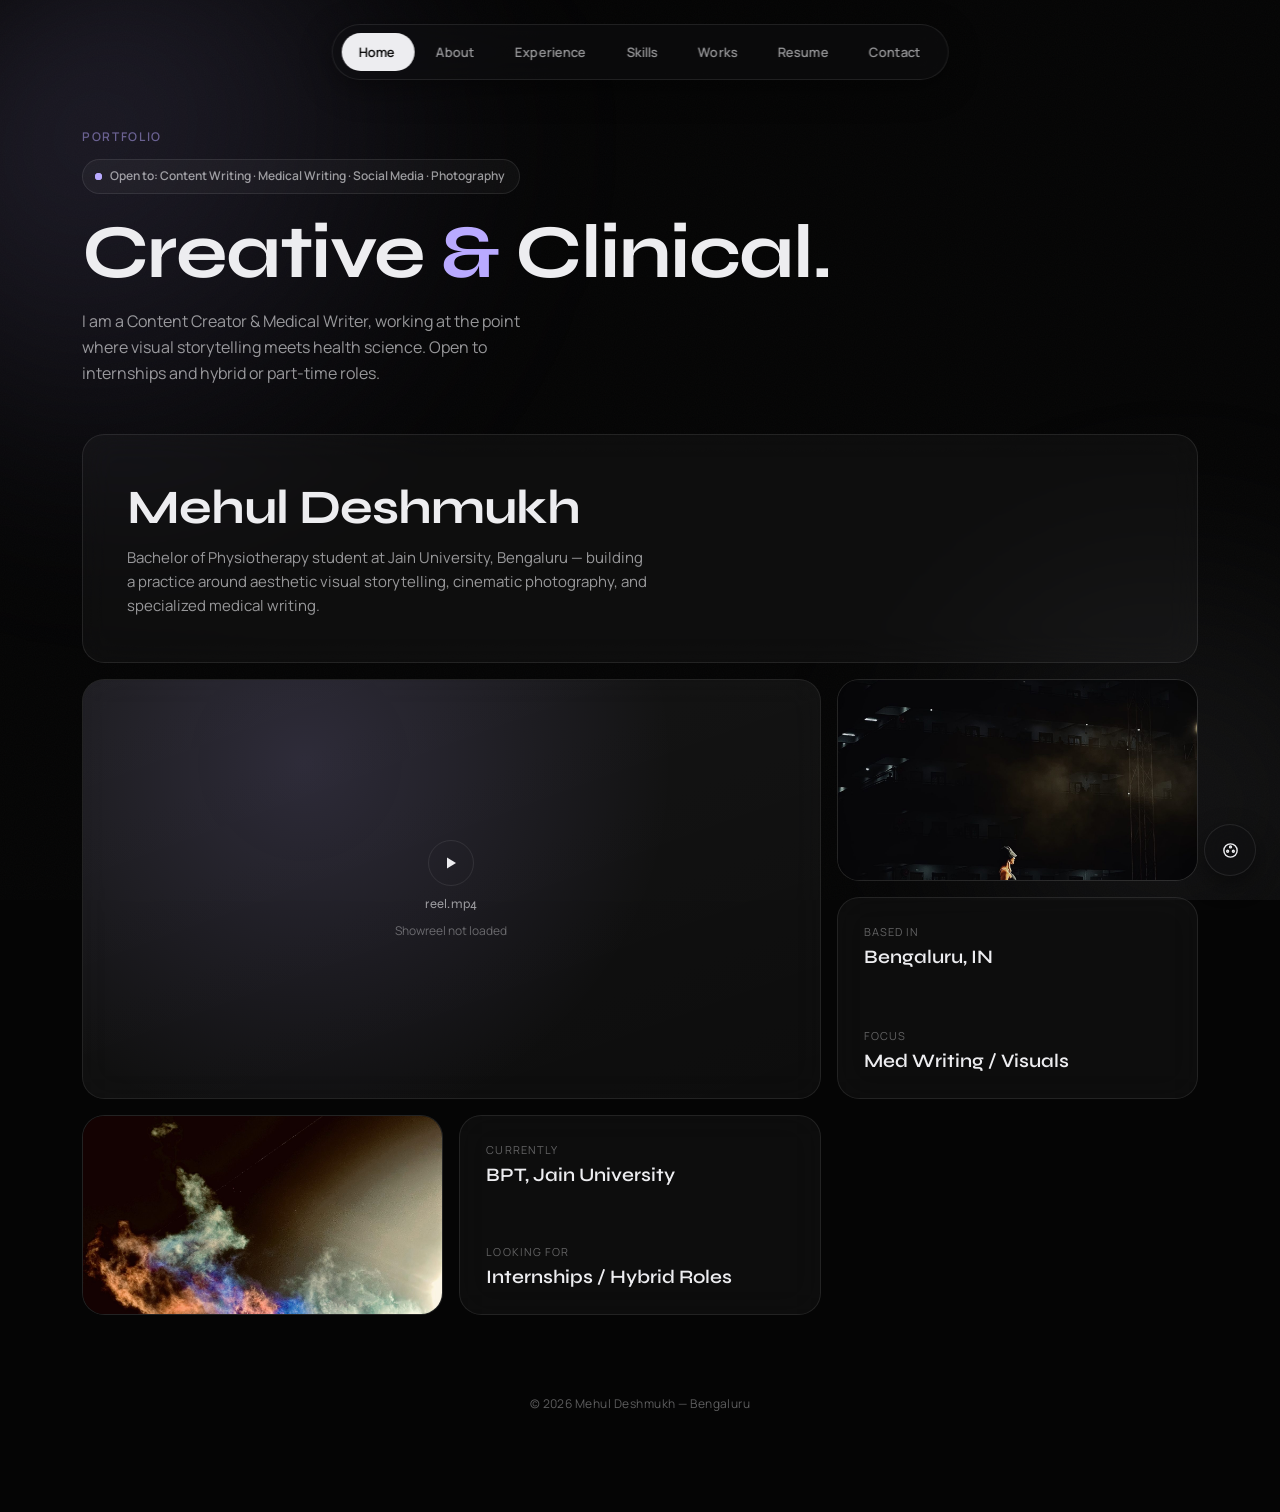
==== commit 98eb9b15: "Update index.html" ====
--- a/index.html
+++ b/index.html
@@ -448,7 +448,7 @@
 
   <!-- HOME -->
   <section class="section active" id="home">
-    <span class="eyebrow">Portfolio — 2026</span>
+    <span class="eyebrow">Portfolio </span>
     <div class="open-badge">
       <span class="pulse-dot"></span>
       Open to: Content Writing · Medical Writing · Social Media · Photography
